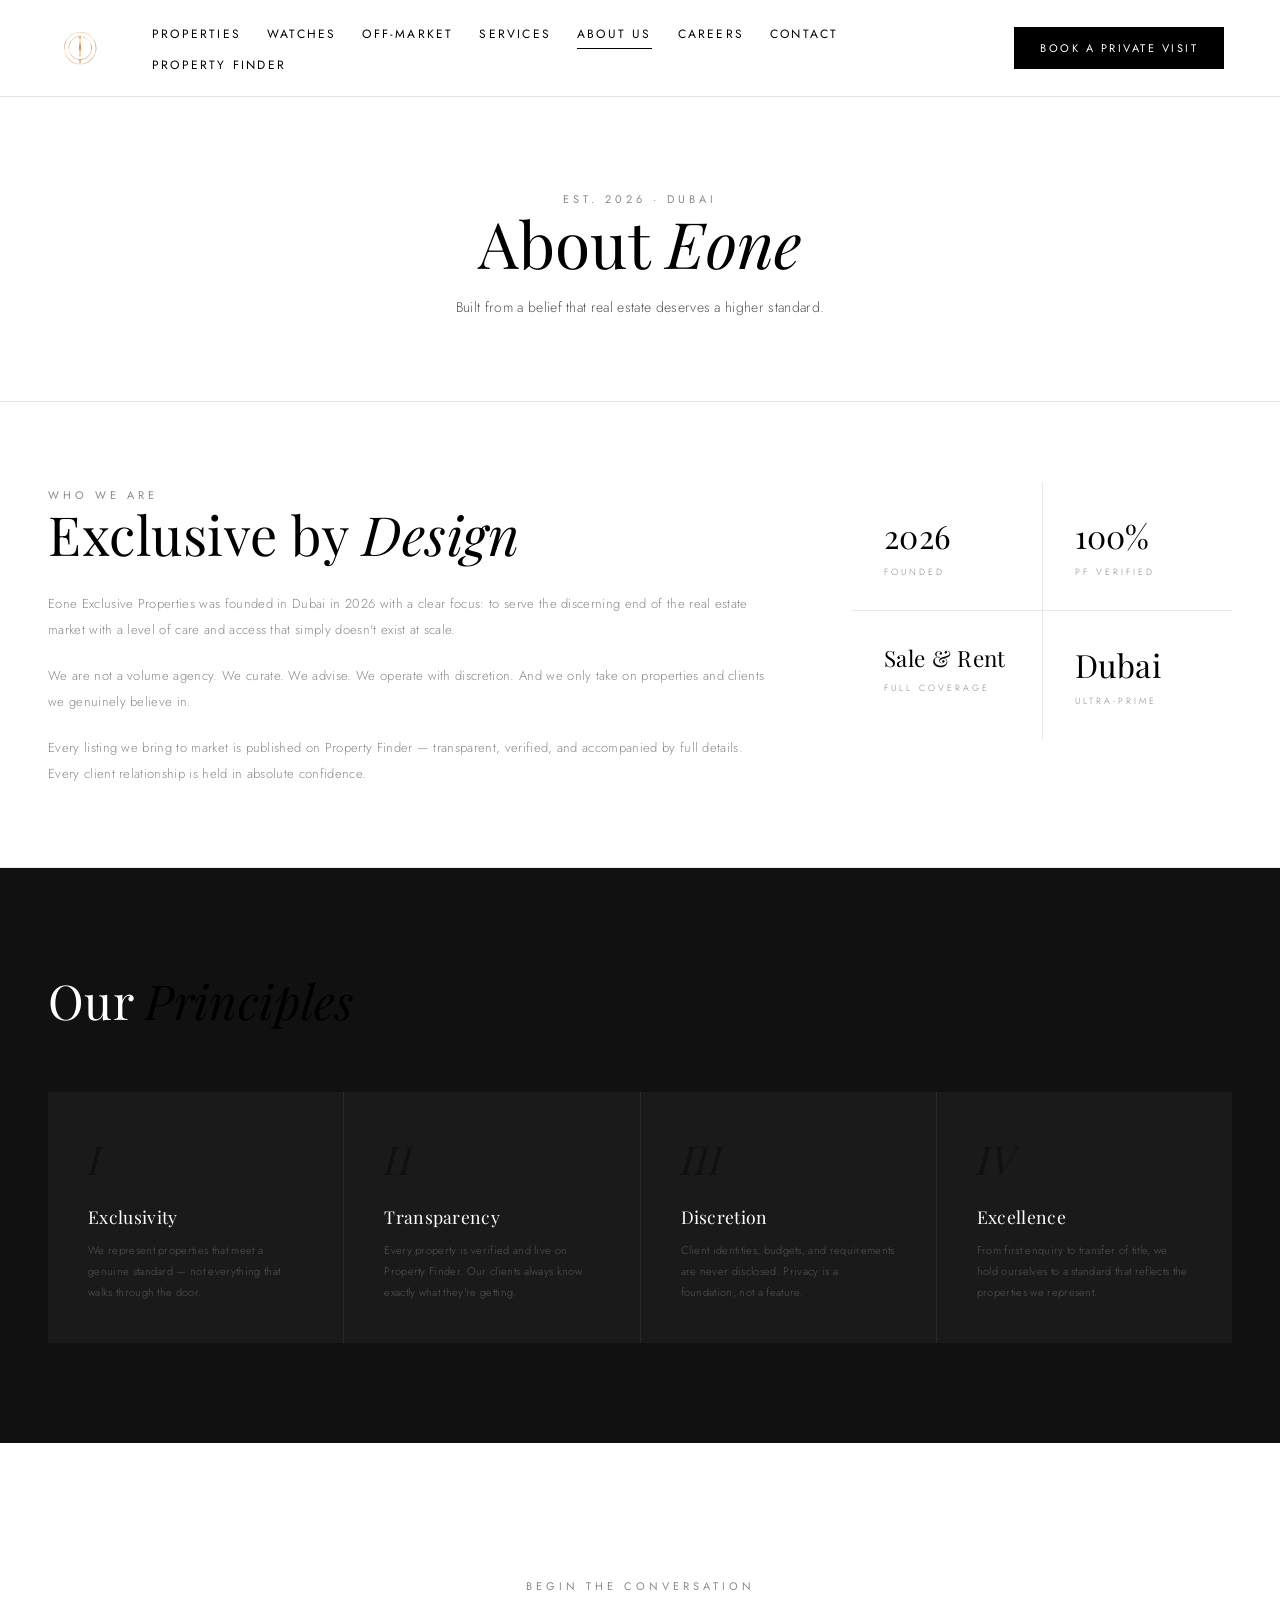
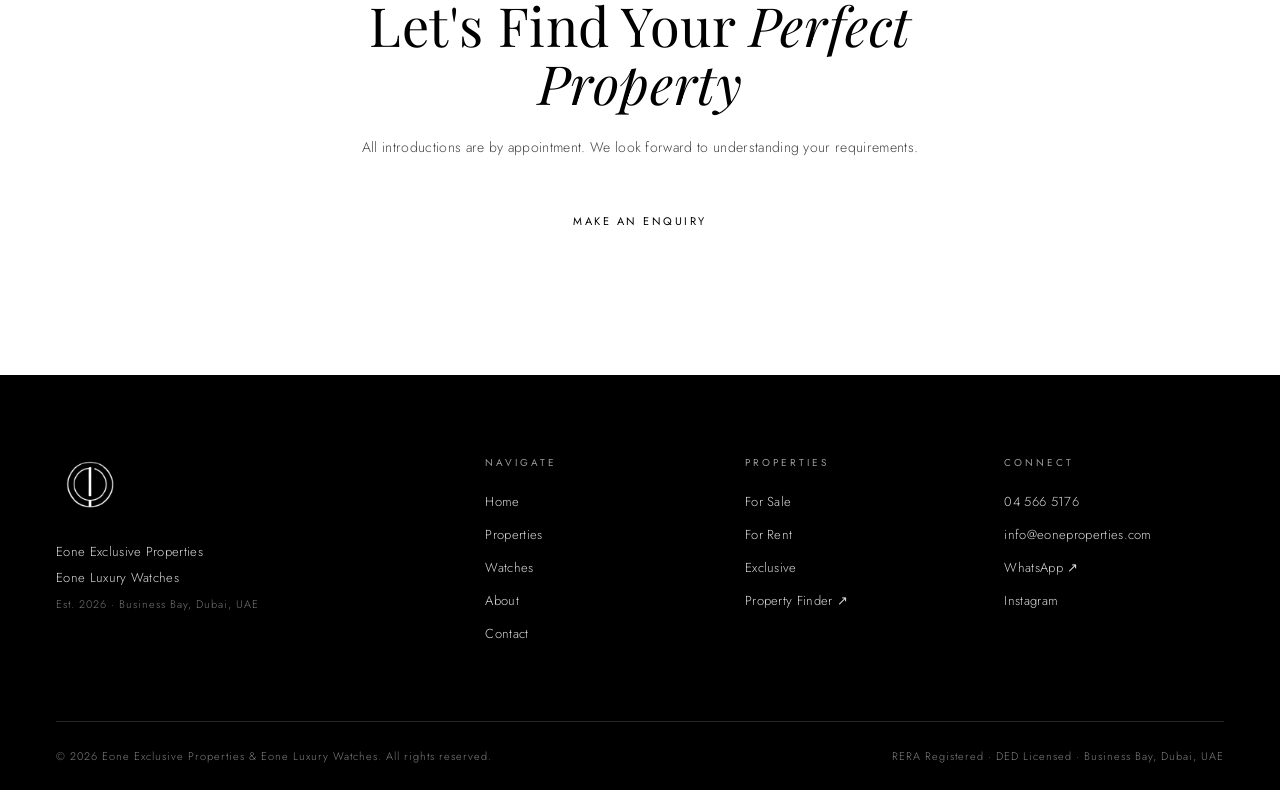
==== about.html @ 72a0d055 "Update about.html" ====
<!DOCTYPE html>
<html lang="en">
<head>
<meta charset="UTF-8">
<meta name="viewport" content="width=device-width, initial-scale=1.0">
<link rel="icon" type="image/png" href="eonelogo.png">
<link rel="apple-touch-icon" href="eonelogo.png">
<title>About — Eone · Dubai</title>
<link rel="preconnect" href="https://fonts.googleapis.com">
<link rel="preconnect" href="https://fonts.gstatic.com" crossorigin>
<link href="https://fonts.googleapis.com/css2?family=Playfair+Display:ital,wght@0,400;0,500;1,400;1,500&family=Jost:wght@300;400;500&display=swap" rel="stylesheet">
<link rel="stylesheet" href="eone.css">
<style>
.ab-intro-grid {
  max-width: 1320px; margin: 0 auto; padding: 0 48px;
  display: grid; grid-template-columns: 1fr 380px; gap: 80px; align-items: start;
}
.ab-stats-grid { display: grid; grid-template-columns: 1fr 1fr; gap: 1px; background: #e8e8e8; }
.ab-stat { background: #fff; padding: 32px; }
.ab-stat-val { font-family: 'Playfair Display', serif; font-size: 2rem; color: #000; margin-bottom: 8px; }
.ab-stat-key { font-size: 9px; letter-spacing: 3px; text-transform: uppercase; color: #888; }
.ab-principles-section { padding: 100px 0; background: #111; }
.ab-principles-inner { max-width: 1320px; margin: 0 auto; padding: 0 48px; }
.ab-principles-title { font-family: 'Playfair Display', serif; font-size: clamp(2rem,4vw,3rem); font-weight: 400; color: #fff; margin-bottom: 60px; }
.ab-principles-title em { font-style: italic; color: #000; }
.ab-principles-grid { display: grid; grid-template-columns: repeat(4,1fr); gap: 1px; background: #2a2a2a; }
.ab-principle { background: #1a1a1a; padding: 40px; }
.ab-principle-num { font-family: 'Playfair Display', serif; font-size: 2.5rem; color: #000; opacity: .35; margin-bottom: 20px; font-style: italic; }
.ab-principle h3 { font-family: 'Playfair Display', serif; font-size: 1.1rem; color: #fff; font-weight: 400; margin-bottom: 12px; }
.ab-principle p { font-size: 11px; line-height: 1.9; color: #555; }

@media(max-width:900px) {
  .ab-intro-grid { grid-template-columns: 1fr; gap: 48px; }
  .ab-principles-grid { grid-template-columns: repeat(2,1fr); }
}
@media(max-width:768px) {
  .ab-intro-grid { padding: 0 20px; }
  .ab-principles-inner { padding: 0 20px; }
  .ab-principles-section { padding: 60px 0; }
}
@media(max-width:480px) {
  .ab-intro-grid { padding: 0 16px; }
  .ab-principles-inner { padding: 0 16px; }
  .ab-principles-grid { grid-template-columns: 1fr; }
  .ab-principle { padding: 28px 20px; }
  .ab-stat { padding: 20px; }
  .ab-stat-val { font-size: 1.5rem; }
}
</style>
</head>
<body>
<nav class="nav" id="nav">
  <div class="nav-top">
    <a href="index.html" class="nav-logo"><span class="logo-mark" role="img" aria-label="EONE"></span></a>
    <div class="nav-menu" id="navMenu">
      <ul class="nav-links">
        <li><a href="services.html" class="nhl">Properties</a></li>
        <li><a href="watches.html" class="nhl">Watches</a></li>
        <li><a href="services.html" class="nhl">Off-Market</a></li>
        <li><a href="services.html" class="nhl">Services</a></li>
        <li><a href="about.html" class="nhl active">About Us</a></li>
        <li><a href="about.html" class="nhl">Careers</a></li>
        <li><a href="contact.html" class="nhl">Contact</a></li>
        <li><a href="https://www.propertyfinder.ae/en/broker/eone-prime-properties-l-l-c-s-o-c-v2-179995" target="_blank" rel="noopener" class="nhl">Property Finder</a></li>
      </ul>
      <a href="book.html" class="nav-cta">Book a Private Visit</a>
    </div>
    <button class="nav-burger" id="burger" aria-label="Open menu" aria-expanded="false" aria-controls="navMenu"><span></span><span></span><span></span></button>
  </div>
</nav>

<section class="page-hero">
  <div class="page-hero-inner">
    <span class="eyebrow">Est. 2026 · Dubai</span>
    <h1 class="page-h1">About <em>Eone</em></h1>
    <p>Built from a belief that real estate deserves a higher standard.</p>
  </div>
</section>

<section style="padding:80px 0;border-bottom:1px solid #e8e8e8;">
  <div class="ab-intro-grid">
    <div>
      <span class="eyebrow">Who We Are</span>
      <h2 class="sh" style="margin-bottom:28px;">Exclusive by <em>Design</em></h2>
      <p style="font-size:13px;line-height:2;color:#888;margin-bottom:20px;">Eone Exclusive Properties was founded in Dubai in 2026 with a clear focus: to serve the discerning end of the real estate market with a level of care and access that simply doesn't exist at scale.</p>
      <p style="font-size:13px;line-height:2;color:#888;margin-bottom:20px;">We are not a volume agency. We curate. We advise. We operate with discretion. And we only take on properties and clients we genuinely believe in.</p>
      <p style="font-size:13px;line-height:2;color:#888;">Every listing we bring to market is published on Property Finder — transparent, verified, and accompanied by full details. Every client relationship is held in absolute confidence.</p>
    </div>
    <div class="ab-stats-grid">
      <div class="ab-stat"><div class="ab-stat-val">2026</div><div class="ab-stat-key">Founded</div></div>
      <div class="ab-stat"><div class="ab-stat-val">100%</div><div class="ab-stat-key">PF Verified</div></div>
      <div class="ab-stat"><div class="ab-stat-val" style="font-size:1.4rem;">Sale & Rent</div><div class="ab-stat-key">Full Coverage</div></div>
      <div class="ab-stat"><div class="ab-stat-val">Dubai</div><div class="ab-stat-key">Ultra-Prime</div></div>
    </div>
  </div>
</section>

<section class="ab-principles-section">
  <div class="ab-principles-inner">
    <h2 class="ab-principles-title">Our <em>Principles</em></h2>
    <div class="ab-principles-grid">
      <div class="ab-principle"><div class="ab-principle-num">I</div><h3>Exclusivity</h3><p>We represent properties that meet a genuine standard — not everything that walks through the door.</p></div>
      <div class="ab-principle"><div class="ab-principle-num">II</div><h3>Transparency</h3><p>Every property is verified and live on Property Finder. Our clients always know exactly what they're getting.</p></div>
      <div class="ab-principle"><div class="ab-principle-num">III</div><h3>Discretion</h3><p>Client identities, budgets, and requirements are never disclosed. Privacy is a foundation, not a feature.</p></div>
      <div class="ab-principle"><div class="ab-principle-num">IV</div><h3>Excellence</h3><p>From first enquiry to transfer of title, we hold ourselves to a standard that reflects the properties we represent.</p></div>
    </div>
  </div>
</section>

<section class="cta">
  <div class="cta-inner">
    <span class="eyebrow">Begin the Conversation</span>
    <h2 class="sh">Let's Find Your <em>Perfect Property</em></h2>
    <p>All introductions are by appointment. We look forward to understanding your requirements.</p>
    <a href="contact.html" class="btn-dark">Make an Enquiry</a>
  </div>
</section>

<footer class="footer">
  <div class="footer-inner">
    <div class="footer-brand">
      <img src="eonelogo.png" alt="Eone" class="footer-logo">
      <p>Eone Exclusive Properties<br>Eone Luxury Watches<br><span>Est. 2026 · Business Bay, Dubai, UAE</span></p>
    </div>
    <div class="footer-cols">
      <div class="fc"><h4>Navigate</h4><a href="index.html">Home</a><a href="services.html">Properties</a><a href="watches.html">Watches</a><a href="about.html">About</a><a href="contact.html">Contact</a></div>
      <div class="fc"><h4>Properties</h4><a href="services.html">For Sale</a><a href="services.html">For Rent</a><a href="services.html">Exclusive</a><a href="https://www.propertyfinder.ae/en/broker/eone-prime-properties-l-l-c-s-o-c-v2-179995" target="_blank">Property Finder ↗</a></div>
      <div class="fc"><h4>Connect</h4><a href="tel:+971501773326">04 566 5176</a><a href="mailto:info@eoneproperties.com">info@eoneproperties.com</a><a href="https://wa.me/971501773326" target="_blank">WhatsApp ↗</a><a href="#">Instagram</a></div>
    </div>
  </div>
  <div class="footer-bottom">
    <span>© 2026 Eone Exclusive Properties & Eone Luxury Watches. All rights reserved.</span>
    <span>RERA Registered · DED Licensed · Business Bay, Dubai, UAE</span>
  </div>
</footer>
<script src="eone.js"></script>
</body>
</html>
---- eone.css ----
/* ═══════════════════════════════════════════
   EONE — Couture edition
   Black & white. Centered logo. Editorial luxury.
   ═══════════════════════════════════════════ */
:root {
  --ink: #000;
  --paper: #fff;
  --line: #e2e2e2;
  --muted: #8a8a8a;
  --soft: #f6f6f6;
  --display: 'Playfair Display', 'Bodoni Moda', serif;
  --sans: 'Jost', 'Inter', sans-serif;
  --nav: 96px;
  --max: 1500px;
  --pad: 56px;
}
*,*::before,*::after { box-sizing: border-box; margin: 0; padding: 0; }
html { scroll-behavior: smooth; }
body {
  font-family: var(--sans);
  background: var(--paper);
  color: var(--ink);
  overflow-x: hidden;
  font-weight: 300;
  letter-spacing: .02em;
  -webkit-font-smoothing: antialiased;
}
img { max-width: 100%; display: block; }
em { font-style: italic; }

/* ── NAV : wide = logo-left + horizontal header · narrow = centred logo + burger ── */
.nav { position: fixed; top: 0; left: 0; right: 0; z-index: 1000; background: var(--paper); border-bottom: 1px solid transparent; transition: border-color .4s; }
.nav.solid, .nav.open { border-bottom-color: var(--line); }
.nav-top { position: relative; z-index: 2; max-width: var(--max); margin: 0 auto; padding: 0 var(--pad); height: var(--nav); display: flex; align-items: center; }

/* logo — absolutely placed so it glides from centre (narrow) to left (wide) */
.nav-logo { position: absolute; top: 50%; left: var(--pad); transform: translateY(-50%); display: flex; align-items: center; text-decoration: none; line-height: 0; z-index: 3; transition: left .45s cubic-bezier(.22,1,.36,1), transform .45s cubic-bezier(.22,1,.36,1); }
.nav-logo .logo-mark { width: 48px; height: 48px; background: url('eonelogo.png') center/contain no-repeat; transition: opacity .3s; }
.nav-logo:hover .logo-mark { opacity: .72; }

/* menu — horizontal header on wide */
.nav-menu { flex: 1 1 auto; display: flex; align-items: center; gap: 30px; margin-left: 96px; }
.nav-links { list-style: none; display: flex; align-items: center; flex-wrap: wrap; gap: 8px 26px; margin: 0; }
.nhl { position: relative; text-decoration: none; font-size: 12px; letter-spacing: 2.2px; text-transform: uppercase; color: var(--ink); font-weight: 400; padding: 8px 0; white-space: nowrap; transition: opacity .3s, color .4s; }
.nhl::after { content: ''; position: absolute; left: 0; bottom: 2px; width: 0; height: 1px; background: currentColor; transition: width .35s ease; }
.nhl:hover::after, .nhl.active::after { width: 100%; }
.nhl:hover { opacity: .6; }
.nav-cta { margin-left: auto; text-decoration: none; font-size: 11px; letter-spacing: 2.5px; text-transform: uppercase; font-weight: 400; background: var(--ink); color: var(--paper); padding: 13px 26px; white-space: nowrap; transition: opacity .3s; }
.nav-cta:hover { opacity: .78; }

/* burger — narrow only */
.nav-burger { display: none; margin-left: auto; flex-direction: column; gap: 6px; background: none; border: none; cursor: pointer; padding: 6px; width: 40px; align-items: center; z-index: 3; }
.nav-burger span { display: block; width: 26px; height: 1.5px; background: var(--ink); transition: transform .4s ease, opacity .3s; }
.nav.open .nav-burger span:nth-child(1) { transform: translateY(7.5px) rotate(45deg); }
.nav.open .nav-burger span:nth-child(2) { opacity: 0; }
.nav.open .nav-burger span:nth-child(3) { transform: translateY(-7.5px) rotate(-45deg); }

/* narrow: centred logo, burger, full-screen vertical list */
@media (max-width: 900px) {
  .nav-logo { left: 50%; transform: translate(-50%, -50%); }
  .nav-burger { display: flex; }
  .nav-menu { position: fixed; inset: var(--nav) 0 0 0; margin-left: 0; flex-direction: column; align-items: stretch; justify-content: flex-start; gap: 0; background: var(--paper); padding: 6px var(--pad) 34px; overflow-y: auto; opacity: 0; transform: translateY(-8px); pointer-events: none; transition: opacity .4s ease, transform .45s cubic-bezier(.22,1,.36,1); }
  .nav.open .nav-menu { opacity: 1; transform: none; pointer-events: auto; }
  .nav-links { flex-direction: column; align-items: stretch; gap: 0; width: 100%; }
  .nhl { display: block; padding: 22px 2px; border-bottom: 1px solid var(--line); font-size: 17px; letter-spacing: 2px; }
  .nhl::after { display: none; }
  .nav-cta { margin: 28px 0 0; text-align: center; padding: 18px; font-size: 12px; }
}

/* ── HERO ── */
.hero {
  position: relative; height: 100vh; min-height: 620px;
  display: flex; align-items: flex-end; justify-content: center;
  text-align: center; color: var(--paper);
  background: #1a1a1a;
  overflow: hidden;
}
.hero-bg {
  position: absolute; inset: 0;
  background-size: cover; background-position: center;
  filter: grayscale(100%) contrast(1.05);
  transform: scale(1.04);
  animation: heroZoom 14s ease-out forwards;
}
@keyframes heroZoom { to { transform: scale(1); } }
.hero-overlay { position: absolute; inset: 0; background: linear-gradient(180deg, rgba(0,0,0,.25) 0%, rgba(0,0,0,.05) 40%, rgba(0,0,0,.55) 100%); }
.hero-inner { position: relative; z-index: 2; padding-bottom: 96px; max-width: 760px; padding-left: 24px; padding-right: 24px; }
.hero-eyebrow {
  font-size: 11px; letter-spacing: 5px; text-transform: uppercase;
  margin-bottom: 26px; opacity: .9; font-weight: 400;
}
.hero-h1 {
  font-family: var(--display); font-weight: 400;
  font-size: clamp(40px, 7vw, 88px); line-height: 1.02;
  letter-spacing: .01em; margin-bottom: 30px;
}
.hero-h1 em { font-style: italic; display: block; }
.hero-sub {
  font-size: 14px; line-height: 1.9; max-width: 480px; margin: 0 auto 38px;
  font-weight: 300; opacity: .92; letter-spacing: .04em;
}
.hero-btns { display: flex; gap: 18px; justify-content: center; flex-wrap: wrap; }

/* buttons */
.btn-dark, .btn-ghost, .btn-outline {
  display: inline-block; text-decoration: none; cursor: pointer;
  font-size: 11px; letter-spacing: 2.5px; text-transform: uppercase;
  padding: 15px 34px; font-weight: 400; transition: all .3s; border: 1px solid;
}
.btn-dark { background: var(--paper); color: var(--ink); border-color: var(--paper); }
.btn-dark:hover { background: transparent; color: var(--paper); }
.btn-ghost { background: transparent; color: var(--paper); border-color: rgba(255,255,255,.7); }
.btn-ghost:hover { background: var(--paper); color: var(--ink); border-color: var(--paper); }
.btn-outline { background: transparent; color: var(--ink); border-color: var(--ink); }
.btn-outline:hover { background: var(--ink); color: var(--paper); }

.btn-solid {
  display: inline-block; text-decoration: none; cursor: pointer;
  font-size: 11px; letter-spacing: 2.5px; text-transform: uppercase;
  padding: 15px 34px; font-weight: 400; transition: all .3s;
  background: var(--ink); color: var(--paper); border: 1px solid var(--ink);
}
.btn-solid:hover { background: transparent; color: var(--ink); }

/* ── shared section bits ── */
.eyebrow {
  font-size: 11px; letter-spacing: 4px; text-transform: uppercase;
  color: var(--muted); margin-bottom: 18px; font-weight: 400;
}
.sh {
  font-family: var(--display); font-weight: 400;
  font-size: clamp(30px, 4.4vw, 54px); line-height: 1.08; letter-spacing: .01em;
}
.sh em { font-style: italic; }

/* ── MARQUEE divider ── */
.marquee { overflow: hidden; border-top: 1px solid var(--line); border-bottom: 1px solid var(--line); padding: 22px 0; }
.marquee-track { display: flex; gap: 28px; white-space: nowrap; width: max-content; animation: marq 38s linear infinite; }
.marquee-track span { font-family: var(--display); font-size: 20px; font-style: italic; color: var(--ink); }
.marquee-track .dot { font-style: normal; font-size: 8px; color: var(--muted); align-self: center; }
@keyframes marq { to { transform: translateX(-50%); } }

/* ── FEATURED LISTINGS carousel ── */
.listings-section { max-width: var(--max); margin: 0 auto; padding: 110px var(--pad); }
.ls-head { display: flex; justify-content: space-between; align-items: flex-end; margin-bottom: 50px; gap: 24px; flex-wrap: wrap; }
.ls-head-right { display: flex; align-items: center; gap: 28px; }
.view-all { text-decoration: none; font-size: 11px; letter-spacing: 2.5px; text-transform: uppercase; color: var(--ink); border-bottom: 1px solid var(--ink); padding-bottom: 4px; transition: opacity .3s; }
.view-all:hover { opacity: .6; }
.car-btns { display: flex; gap: 10px; }
.car-btn { width: 46px; height: 46px; border: 1px solid var(--ink); background: var(--paper); cursor: pointer; font-size: 16px; transition: background .3s, color .3s; }
.car-btn:hover { background: var(--ink); color: var(--paper); }
.car-outer { overflow: hidden; }
.car-track { display: flex; gap: 28px; transition: transform .6s cubic-bezier(.6,0,.2,1); }
.card { flex: 0 0 calc((100% - 56px) / 3); text-decoration: none; color: var(--ink); }
.card-img { aspect-ratio: 4/5; background: var(--soft); overflow: hidden; }
.card-img img { width: 100%; height: 100%; object-fit: cover; filter: grayscale(100%); transition: transform .8s ease, filter .5s; }
.card:hover .card-img img { transform: scale(1.05); filter: grayscale(0%); }
.card-body { padding: 20px 2px; }
.card-loc { font-size: 10px; letter-spacing: 3px; text-transform: uppercase; color: var(--muted); margin-bottom: 10px; }
.card-title { font-family: var(--display); font-size: 21px; font-weight: 400; line-height: 1.25; margin-bottom: 10px; }
.card-price { font-size: 13px; letter-spacing: 1px; color: var(--ink); }
.card-meta { font-size: 11px; letter-spacing: 1px; color: var(--muted); margin-top: 6px; }
.skel .skel-img { background: linear-gradient(90deg,#f0f0f0 25%,#e6e6e6 37%,#f0f0f0 63%); background-size: 400% 100%; animation: shimmer 1.4s infinite; }
.sk { height: 12px; background: linear-gradient(90deg,#f0f0f0 25%,#e6e6e6 37%,#f0f0f0 63%); background-size: 400% 100%; animation: shimmer 1.4s infinite; margin: 12px 0; }
.sk-s { width: 40%; } .sk-l { width: 80%; height: 18px; } .sk-m { width: 55%; }
@keyframes shimmer { to { background-position: -135% 0; } }
.ls-footer { text-align: center; margin-top: 56px; }

/* ── DUAL WORLD ── */
.dual { display: grid; grid-template-columns: 1fr 1fr; min-height: 88vh; }
.world { position: relative; overflow: hidden; display: flex; align-items: flex-end; text-decoration: none; color: var(--paper); padding: 64px; background: #161616; }
.world::before { content: ''; position: absolute; inset: 0; background-size: cover; background-position: center; filter: grayscale(100%); transform: scale(1.02); transition: transform 1s ease; }
.world:hover::before { transform: scale(1.08); }
.world-re::before { background-image: url('https://images.unsplash.com/photo-1613490493576-7fde63acd811?w=1400&q=80'); }
.world-wa::before { background-image: url('https://images.unsplash.com/photo-1523275335684-37898b6baf30?w=1400&q=80'); }
.world-fade { position: absolute; inset: 0; background: linear-gradient(180deg, rgba(0,0,0,.1), rgba(0,0,0,.7)); }
.world-body { position: relative; z-index: 2; }
.world-num { font-family: var(--display); font-size: 13px; letter-spacing: 3px; opacity: .8; }
.world-body h2 { font-family: var(--display); font-weight: 400; font-size: clamp(30px,3.4vw,46px); line-height: 1.05; margin: 14px 0 18px; }
.world-body h2 em { font-style: italic; }
.world-body p { font-size: 13px; line-height: 1.8; max-width: 340px; opacity: .9; margin-bottom: 22px; font-weight: 300; }
.world-cta { font-size: 11px; letter-spacing: 2.5px; text-transform: uppercase; border-bottom: 1px solid rgba(255,255,255,.6); padding-bottom: 5px; }

/* ── PHILOSOPHY ── */
.phil { padding: 130px var(--pad); text-align: center; }
.phil-inner { max-width: 760px; margin: 0 auto; }
.phil-label { font-size: 11px; letter-spacing: 4px; text-transform: uppercase; color: var(--muted); margin-bottom: 34px; }
.phil blockquote { font-family: var(--display); font-weight: 400; font-size: clamp(26px,3.6vw,44px); line-height: 1.3; margin-bottom: 30px; }
.phil blockquote em { font-style: italic; }
.phil-body { font-size: 14px; line-height: 2; color: #444; max-width: 560px; margin: 0 auto 30px; font-weight: 300; }
.link-gold, .link-ink { text-decoration: none; font-size: 11px; letter-spacing: 2.5px; text-transform: uppercase; color: var(--ink); border-bottom: 1px solid var(--ink); padding-bottom: 4px; transition: opacity .3s; }
.link-gold:hover, .link-ink:hover { opacity: .6; }

/* ── WHY ── */
.why { background: var(--soft); padding: 120px var(--pad); }
.why-inner { max-width: var(--max); margin: 0 auto; text-align: center; }
.why-grid { display: grid; grid-template-columns: repeat(4,1fr); gap: 1px; margin-top: 64px; background: var(--line); border: 1px solid var(--line); }
.why-card { background: var(--soft); padding: 44px 30px; text-align: left; }
.why-n { font-family: var(--display); font-size: 15px; letter-spacing: 2px; color: var(--muted); margin-bottom: 22px; }
.why-card h3 { font-family: var(--display); font-weight: 400; font-size: 20px; line-height: 1.3; margin-bottom: 14px; }
.why-card p { font-size: 13px; line-height: 1.8; color: #555; font-weight: 300; }

/* ── TESTIMONIAL ── */
.test { padding: 120px var(--pad); text-align: center; background: var(--ink); color: var(--paper); }
.test-inner { max-width: 740px; margin: 0 auto; }
.test-q { font-family: var(--display); font-size: 60px; line-height: .6; margin-bottom: 26px; }
.test blockquote { font-family: var(--display); font-weight: 400; font-size: clamp(22px,2.8vw,32px); line-height: 1.5; font-style: italic; margin-bottom: 28px; }
.test cite { font-size: 11px; letter-spacing: 3px; text-transform: uppercase; font-style: normal; opacity: .75; }

/* ── CTA ── */
.cta { padding: 130px var(--pad); text-align: center; }
.cta-inner { max-width: 640px; margin: 0 auto; }
.cta-inner p { font-size: 14px; line-height: 1.9; color: #444; margin: 22px 0 36px; font-weight: 300; }

/* ── FOOTER ── */
.footer { background: var(--ink); color: var(--paper); padding: 80px var(--pad) 0; }
.footer-inner { max-width: var(--max); margin: 0 auto; display: grid; grid-template-columns: 1fr 2fr; gap: 60px; padding-bottom: 64px; }
.footer-logo { height: 60px; width: auto; filter: brightness(0) invert(1); margin-bottom: 24px; }
.footer-brand p { font-size: 13px; line-height: 2; opacity: .85; font-weight: 300; }
.footer-brand span { font-size: 11px; letter-spacing: 1px; opacity: .55; }
.footer-cols { display: grid; grid-template-columns: repeat(3,1fr); gap: 40px; }
.fc h4 { font-size: 10px; letter-spacing: 3px; text-transform: uppercase; margin-bottom: 22px; opacity: .6; font-weight: 400; }
.fc a { display: block; text-decoration: none; color: var(--paper); font-size: 13px; margin-bottom: 14px; opacity: .85; transition: opacity .3s; font-weight: 300; }
.fc a:hover { opacity: 1; }
.footer-bottom { max-width: var(--max); margin: 0 auto; border-top: 1px solid rgba(255,255,255,.14); padding: 26px 0; display: flex; justify-content: space-between; flex-wrap: wrap; gap: 12px; }
.footer-bottom span { font-size: 11px; letter-spacing: 1px; opacity: .5; }

/* ── interior page hero ── */
.page-hero { padding: calc(var(--nav) + 90px) var(--pad) 80px; text-align: center; border-bottom: 1px solid var(--line); }
.page-hero h1 { font-family: var(--display); font-weight: 400; font-size: clamp(34px,5vw,64px); line-height: 1.05; margin-bottom: 18px; }
.page-hero h1 em { font-style: italic; }
.page-hero p { font-size: 14px; line-height: 1.9; color: #555; max-width: 540px; margin: 0 auto; font-weight: 300; }
.page-wrap { max-width: var(--max); margin: 0 auto; padding: 90px var(--pad); }

/* ── RESPONSIVE ── */
@media (max-width: 1024px) {
  .why-grid { grid-template-columns: repeat(2,1fr); }
  .card { flex: 0 0 calc((100% - 28px) / 2); }
}
@media (max-width: 820px) {
  :root { --pad: 24px; --nav: 76px; }
  .dual { grid-template-columns: 1fr; }
  .world { min-height: 60vh; padding: 40px; }
  .footer-inner { grid-template-columns: 1fr; gap: 40px; }
  .footer-cols { grid-template-columns: 1fr 1fr; }
  .card { flex: 0 0 calc((100% - 28px) / 1.4); }
  .ls-head { align-items: flex-start; }
}
@media (max-width: 480px) {
  .why-grid { grid-template-columns: 1fr; }
  .footer-cols { grid-template-columns: 1fr; }
  .hero-btns { flex-direction: column; align-items: center; }
  .footer-bottom { flex-direction: column; }
}

@media (prefers-reduced-motion: reduce) {
  *, *::before, *::after { animation-duration: .001ms !important; animation-iteration-count: 1 !important; transition-duration: .001ms !important; }
}

/* ── live listing card extras (badges, specs, placeholder) ── */
.card-img { position: relative; }
.card-img-ph { width: 100%; height: 100%; display: flex; align-items: center; justify-content: center; font-size: 40px; background: var(--soft); }
.badge { position: absolute; top: 14px; font-size: 9px; letter-spacing: 2px; text-transform: uppercase; padding: 5px 10px; background: var(--paper); color: var(--ink); }
.badge-type { left: 14px; }
.badge-type.rent { background: var(--ink); color: var(--paper); }
.badge-excl { right: 14px; background: var(--ink); color: var(--paper); }
.badge-pf { left: 14px; top: 44px; background: rgba(255,255,255,.85); }
.card-ref { font-size: 9px; letter-spacing: 2px; text-transform: uppercase; color: var(--muted); margin-bottom: 8px; }
.card-sub { font-size: 11px; letter-spacing: 1px; color: var(--muted); margin-bottom: 16px; }
.card-specs { display: flex; gap: 22px; padding: 14px 0; border-top: 1px solid var(--line); border-bottom: 1px solid var(--line); margin-bottom: 16px; }
.spec { display: flex; flex-direction: column; gap: 3px; }
.spec-val { font-size: 14px; font-weight: 400; }
.spec-key { font-size: 9px; letter-spacing: 1.5px; text-transform: uppercase; color: var(--muted); }
.card-foot { display: flex; justify-content: space-between; align-items: flex-end; }
.card-price { font-family: var(--display); font-size: 19px; }
.card-price-lbl { font-size: 9px; letter-spacing: 1.5px; text-transform: uppercase; color: var(--muted); margin-top: 4px; }
.card-arr { font-size: 18px; }
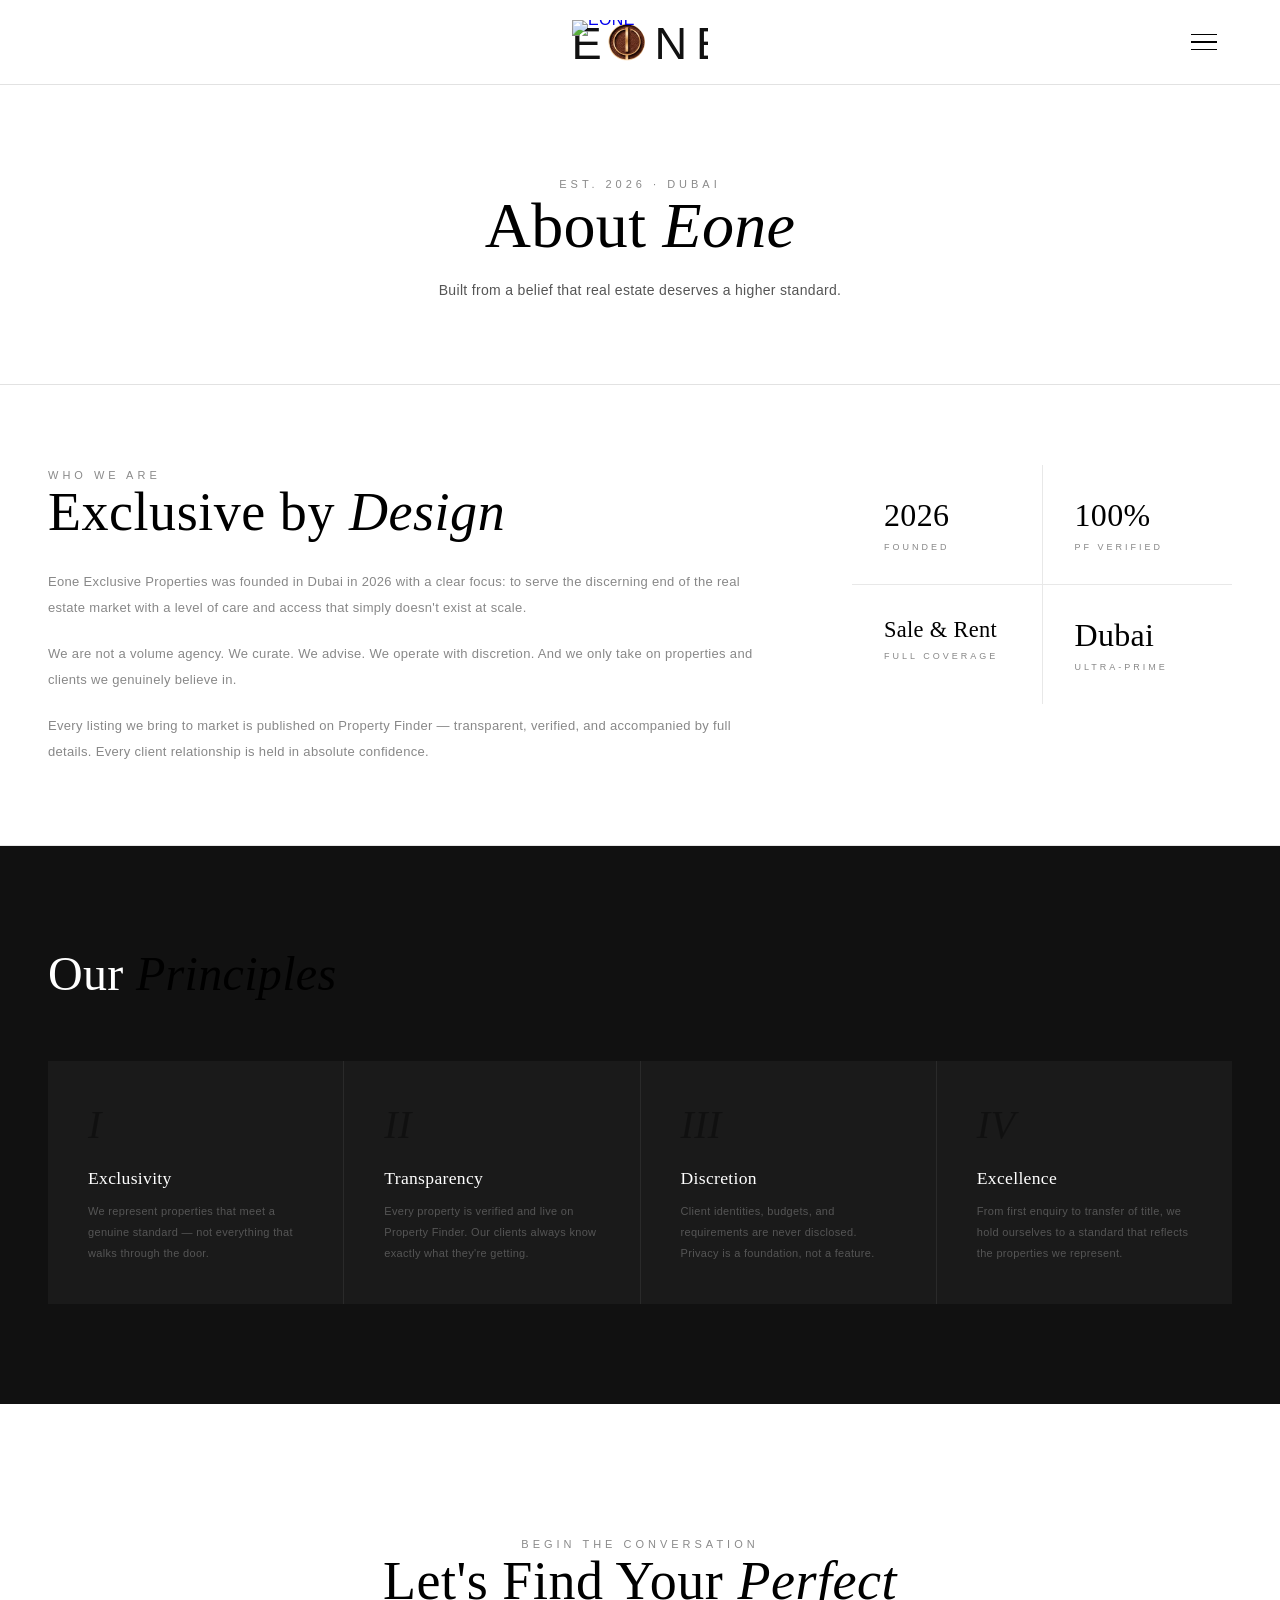
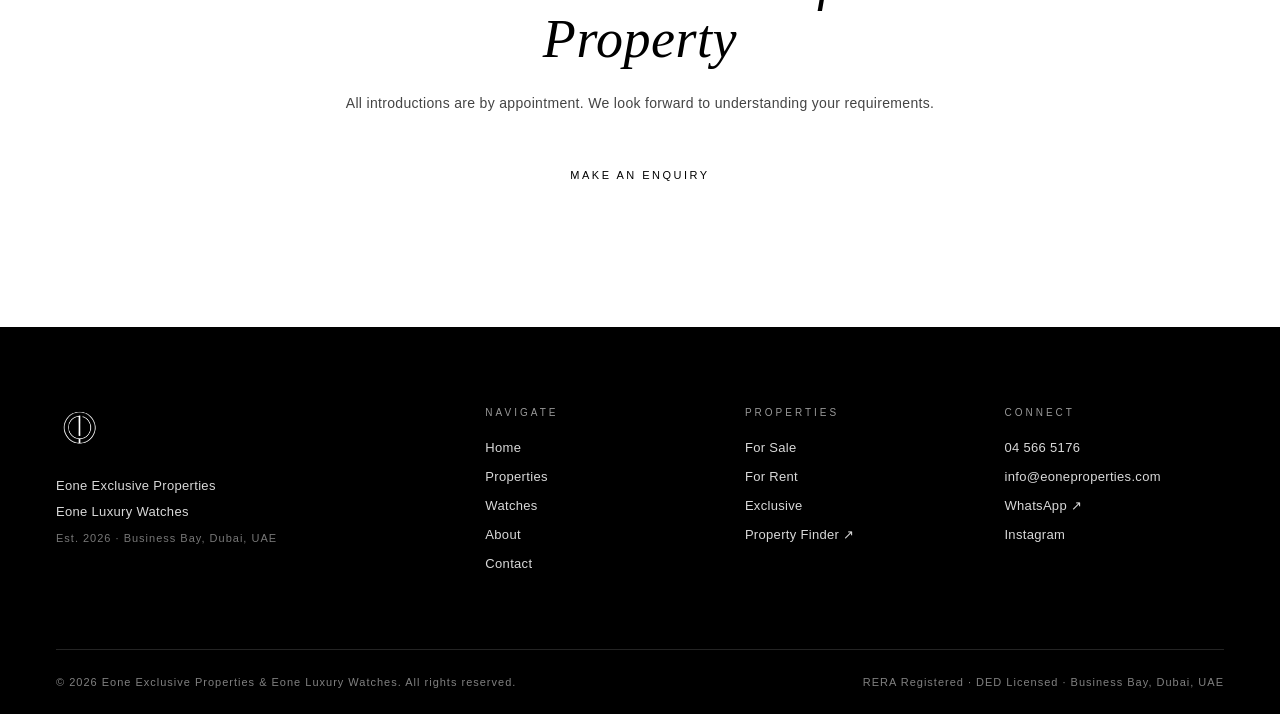
==== commit 38bca10b: "Update about.html" ====
--- a/about.html
+++ b/about.html
@@ -6,9 +6,7 @@
 <link rel="icon" type="image/png" href="eonelogo.png">
 <link rel="apple-touch-icon" href="eonelogo.png">
 <title>About — Eone · Dubai</title>
-<link rel="preconnect" href="https://fonts.googleapis.com">
-<link rel="preconnect" href="https://fonts.gstatic.com" crossorigin>
-<link href="https://fonts.googleapis.com/css2?family=Playfair+Display:ital,wght@0,400;0,500;1,400;1,500&family=Jost:wght@300;400;500&display=swap" rel="stylesheet">
+<link rel="stylesheet" href="fonts/fonts.css">
 <link rel="stylesheet" href="eone.css">
 <style>
 .ab-intro-grid {
@@ -51,7 +49,7 @@
 <body>
 <nav class="nav" id="nav">
   <div class="nav-top">
-    <a href="index.html" class="nav-logo"><span class="logo-mark" role="img" aria-label="EONE"></span></a>
+    <a href="index.html" class="nav-logo"><img src="eonelogo-wordmark.png" alt="EONE" class="logo-mark"></a>
     <div class="nav-menu" id="navMenu">
       <ul class="nav-links">
         <li><a href="services.html" class="nhl">Properties</a></li>
--- a/eone.css
+++ b/eone.css
@@ -8,9 +8,10 @@
   --line: #e2e2e2;
   --muted: #8a8a8a;
   --soft: #f6f6f6;
+  --gold: #C5A059;
   --display: 'Playfair Display', 'Bodoni Moda', serif;
   --sans: 'Jost', 'Inter', sans-serif;
-  --nav: 96px;
+  --nav: 84px;
   --max: 1500px;
   --pad: 56px;
 }
@@ -29,24 +30,27 @@
 em { font-style: italic; }
 
 /* ── NAV : wide = logo-left + horizontal header · narrow = centred logo + burger ── */
-.nav { position: fixed; top: 0; left: 0; right: 0; z-index: 1000; background: var(--paper); border-bottom: 1px solid transparent; transition: border-color .4s; }
+.nav { position: fixed; top: 0; left: 0; right: 0; z-index: 1000; background: var(--paper); border-bottom: 1px solid transparent; transition: border-color .4s; overflow: hidden; }
 .nav.solid, .nav.open { border-bottom-color: var(--line); }
-.nav-top { position: relative; z-index: 2; max-width: var(--max); margin: 0 auto; padding: 0 var(--pad); height: var(--nav); display: flex; align-items: center; }
+.nav-top { position: relative; z-index: 2; padding: 0 var(--pad); height: var(--nav); display: flex; align-items: center; }
 
 /* logo — absolutely placed so it glides from centre (narrow) to left (wide) */
 .nav-logo { position: absolute; top: 50%; left: var(--pad); transform: translateY(-50%); display: flex; align-items: center; text-decoration: none; line-height: 0; z-index: 3; transition: left .45s cubic-bezier(.22,1,.36,1), transform .45s cubic-bezier(.22,1,.36,1); }
-.nav-logo .logo-mark { width: 48px; height: 48px; background: url('eonelogo.png') center/contain no-repeat; transition: opacity .3s; }
+.nav-logo .logo-mark { width: 136px; height: 44px; background: url("data:image/svg+xml,%3Csvg%20xmlns%3D%22http%3A%2F%2Fwww.w3.org%2F2000%2Fsvg%22%20xmlns%3Axlink%3D%22http%3A%2F%2Fwww.w3.org%2F1999%2Fxlink%22%20viewBox%3D%2211.0%2010.5%20215.8%2070.0%22%20width%3D%22215.8%22%20height%3D%2270.0%22%20role%3D%22img%22%20aria-label%3D%22EONE%22%3E%3Ctext%20x%3D%2210%22%20y%3D%2272%22%20font-family%3D%22%27Helvetica%20Neue%27%2C%20Helvetica%2C%20-apple-system%2C%20Arial%2C%20sans-serif%22%20font-size%3D%2272%22%20font-weight%3D%22100%22%20letter-spacing%3D%2214%22%20fill%3D%22%23111111%22%3EE%3Ctspan%20fill%3D%22transparent%22%3EO%3C%2Ftspan%3ENE%3C%2Ftext%3E%3Cimage%20href%3D%22data%3Aimage%2Fwebp%3Bbase64%2CUklGRuxFAABXRUJQVlA4WAoAAAAQAAAA7wAA7wAAQUxQSAwLAAABh8agbSNJ58zyJ717H4OIyMuZj%2BVp%2FAmqGUjLXpCzVoRMBEt28pg8jHuMnwlHkiQ5Tc92AXL%2F%2FzDsmJuOEf2fACUjqcYoVmwXgIxrkXJHAE%2FuiY27AmbitiZe0tp2xNLyRKzkn0AjP%2Bk18ZZEn31jih77QUCHdwJqzkhAwQUpimrMKMlg0LaRpIQ%2F7P0mugMQERPAqyuxPgg%2BPsSOiC2yju0TWjXJjf7dPyfNMAWZXz5rdOnohTUTzKtMu%[base64]%2BMX6WesLY8fL%2Fd6izVgSYrMkswdmFjemV%2B%2BN8lTHQcB1oMEAjNn343h48ft%2B08BSwrlkkxdYHp7e3vtOoBHCEP0U0jCHWCld6d7ewAkQvkjUxdS5%2FH2w2tAZGRicCXJHdi4f%2FPqvU1IqNlYBaT7%2BwfLCdxlYhgVsgT0r149vwZVaixKBun%2B%2FsEq0JWJYVYoGQwvXWuDkpqILMPK%2FutbENkkatDdDIbfXbgKSZEZpsz4Sy%2BfjBPZjPp0N4er3%2F%2B0jHmdEYnMzPsvr0DXjLpVnYzRz5%2FexzyUB8mDjU9en8DDRC2HEvX5D3%2BGFBp9KZzTt09bZBn1rUhw9dtPdkijzlLm9ONjyCbqXeFG68NPdpRGmRIcf3qMh4kRGEq0PgSzUaUKNn7%2BKR6JURlK%2FPoUkkaSutx4932kxDQNcfj%2BBtlGj8TY6WkLT0xd5%2FCVG4SNGMvsvDVDNqZwClpv7%2BMaJRITr%2BzQNTGarcvdk2XCRoZ1ebg7homRrZR5sIvbiBATD5bpGiNdMPloGdcIMOfhLm6MfOvy4i5utZectWXcaIASk%2BtXUc2J22u40RCty1aHUI3J2VzDjcYomF8nW22Zs34H0SiNamUK1RVTd3DRMNVlaZZ6FlfnyEbjFMzcrCcm5xGNVEzfIFQ3Y3TGEA1VzgxmtaKEtRGNVcE4WJ2I35NpsiZuTVGjxqugRrO3VoAQTTeoV6MBq14KWiosVeS2%2FISNsY3yKr9AJ0nMY5nFQ%2FlJYhcjuwU6KeLxhim%2FmOWkiufbTn4LXp4Q2UofZRjy533iBCi9mEfkua8OTIMHQ0SmB%2F1nPnCJJkbGt6gGTNYcpcg4o4mOVfhyx0TGh4%2BapuNktBFZL%2BuMPY6PuCcj80VLdmzCb8ymyD7bPYuOiXz9EiL7I3U6KY4JFylCcWHXdBwi3eh5FIHtniGOgVi%2FaKIII3XaSYPwZUUhAF9U9F3ebSdRiGLtolm%2F0s5HiGKs0w%2BzVZ9kPyxZlANWf03qT%2BJHFwUZqTlu6oepU1lRID4m9SPxKw%2BKMvyvLdNPl%2FL%2B%2B5Sm3nmr8skF36VcHPaPWSae%2FGAvU5z1G77pkwq%2BpUDN%2FvKICac42vNUIPFG2vTJEB8SFKjZH%2B4zUcud%2FbAiibde7PokxDcXXSUC%2FodZJqh88%2FUwitRy5yjsfMbHl11lAvEBcS75hTcRhZrYXXc7T4qTRbdSIVdvUZ3HeJWgWBOvX0a9GfcOw8pF%2Bc5rVL1VHF3MKhfgCOtNrbcwCtZi7x7WS4odCrdqHPcmDq1bNnU6Nu8lt44rLxu0veT2rBQ7S5Ru1TqiB3Fo3dKpOTZ%2FVm4d4aVDbC%2B5Pc1iYT4oXm%2Fd51nstXL5wEPiaa7nUPkYOxNZZ%2BRTD7Hykd99HjtjbE26ygdnB50Rz8kpYLGNn3HbRiVkrF9zgfzyKlZC8ukOBmJpKlRCuFYRGM9VmSIWWwQESxSy6LQcvFrDSunurTDF9BwqJL%2B0hozFthcSzjwmFiwo5hlC3KWYxIKFs4hKyVi8mGPsejkRl6bxC4vlpLg0DxMWFPQkLF0JFZOzCEZRC1bxchIrIIpacLmkxJUxVlBJ3WuTKWqP0oo8NoFKqjXVXiopxeRKOGXt%2FP9zFZZsprBmNhZRQdnGcKuoxPqQBkXtM8yUVQMGJSUWNhihklra4jWK%2BjV4jJeT6MIqRb0Fy1umYjJGsFQZReW7i6iUZFtPsK1ROWHbCzj9chKDbYchxSzmdj0Y4OU0j4m5DVMhGUMUtrRQTL7TJPCdLoUUtjSPMHqlJHqbLkQ7vJQ6OATNdVcROS0EspVZikj%2B8sEeUnWbKCIeLVgAooWVUHA7EkBwayOpgIw22iMfNYnyUVq5QezB6xuofILmomsfcaX28hFXcPYN7o88iifFNbSf0uYlcum49bpW7wdcwkqny5ntxIHBhSWLwvE4hw5SWr9ALhu33l2rDwIuYWXTrc7sJA4priy6isar%2B%2FRExTfUJVPP3DCj58SZ8JKR%2FULVG3brjtXlosbKeXSOKr4yyrVufE%2FinLLvn7iKxesJ4E9%2FtLpUInWeGeeWfVClUpG%2FT%2BOnePrHFGVi9r8l6Xy4Vn6Pl4jFG7bh%2FISy%2Fh8sisT%2B22eyrvQbeXlYvPL2S58MPPq9USD8bV42Ia%2B331F5aOb1Z64JYY9%2Fb14a4m%2FzGJP2auudKI165rVnromR0u9Lw%2Fzklht94GDXU0nIr30SRj8Tn1OUFu9fdfXF6Oy5lYP57VM3%2Bpt4qxUqBnjd6Ldi%2Br1ySHn3SU79wvzoplshwBGD%2BSqFqHh1KjQA5ksvupWA5ZvHbgyiYrftKgDxmME9oADkj2%2BEDYj54vPZGp%2Ff3HMxqIq9dqjhVTxGDK7YoeGFbU%2F7QOWpzVCTU3DPxSBbLM%2B5GlzV%2BD%2FGYIutFGpurDOM6zR2Y2vKNXDyqUXUzBQ3FlwMvvndW65G1r3UwRhGceMaal6CW4hhvY03sUmC4Z0BNSzRUdbQCMZp3GlKYoidu0SzmqmcoRZX26g5iWoGDRe4859NFVdBR3HV7j%2Fz5%2B91s97DckaMltDpYpUgskXsbHHaypklKU%2Fk9NbRaYNg4znKkUi8qDiVjf5zMlSsPSHpVAL6fTzyQjB%2BiItTWjzr4soJNbg%2Fhzi9w2kvImVDUD14hjjVK5odGpEHMvptklPzYqlTIWVAnbj3EAtqX87lOzRi2slYuP4MMQrDuXOtAk21OnHtCimYkqK6dIdUT6%2FaWbi%2BiImpGQ3u%2FrCCx3QSzk8X8JppqmD30ne4YvqoTpy7PMbElI3EozM3SNJ0UTRY%2BOUMKZjCVjH22R826CaNDEXibz%2B7gRIjOkHrx09v0k0aCYrEzqd3ITG6leDmpx%2FcIstqT5HY%2BfSDFpUY6bLMjc%2FeniVjqrNQYvXbD1okMfKVurTf%2FHgDukk1pXBj%2BeNP5kkKmqAs03rlrYNExlQ%2FtRpw%2F9OflkkKclGWYevV12ahK1OdRCRj9cefz9akEDkp8%2BDKa3sn49CVqR4iksHVc9%2FPQwqRnVYBK%2FuH9xNkZEOmUDLonn8EpCTyVMmAtd3D%2BwncZRoShSwB3fMXbtSoEk3WLAes7TzYmQXcJWmgJMkdWLt99fbdGhqJ5muWA668uL29cRXAHRnqmwhkCWCje6d7cx5oKEQzNosMTG90NpfmLnHWIxAYoB4ESAgzZ2%2B90Gs3Hw4Bd4XIaZncgXRnZeXW7PKVC%2FQYPRiHjNW5xX6%2FO9gELElBjssUmbPtyYXJuaqTLi2Gxts9bK%2FJxmN7tDkejUcr7HWXgpyXZOHOM6ehvRx6imxpCVZr9jd3hcRpD1ZQOCC6OgAAcLEAnQEq8ADwAD5ZJo5FI6IhGTuG3DgFhKAM6u9bar1d8l%2BxP3nnP8m9xXwD7d5xu7LsnzOn0fSf%2Bn%2F13%2BAz9huof5nP25%2Fbz3W%2FTf%2FiPUT%2FqP%2FO65%2F0MvLw9mr91PTC9QD%2F%2F7DF%2FPfxA9uXhX99%2FHH91%2FVH8f%2Bgf0f9y%2FzXps4p%2FUf6rzM%2Fm34xxdv%2BD%2FTeK%2F5r%2B2f%2BT%2FJewR%2BSfz3%2Fh%2F2n1B%2Fke2h1%2F%2FF%2Fsx7Avtn9n%2F7f%2BH8lHUvyAu%2FG8JKgF%2BlP%2FN7MH%2BX%2F8P9r%2B8P%2FL90%2F1t%2F8fcJ%2Fnf98%2F5n%2BL%2FKv55%2FbF%2B7%2FsqfrN9%2F7xeQZmA8WCMAV33fNU%2BzaQ%2F3gmLkGHX%2F%2B%2BqtTKfzQ%2Fe7lVgwcX1Fqg2VDRWV0r0lSHx6xW%2BCu6mOc5Fxf%2F2UtPCXDIOy2jpXm%2F%2FmRykRooiyx594G7Q4vmenfaCOr3lUrN%2FulhdCYXN8WDvkcVHrulhiTuqAZgQdg1jci9PMyoJo5mhqbNiBXHGfSCP%2F0f%2BwSSg5RAbOK6iQjKCYcNZktfOenA%2BcOfmIFtjqnyXR0cegXcJgaWhB%2B13M3G%2FFx6UOTYPQlHRUNXwvCz1qWA7uxPydJVkgBZas3EziWwinQkFOaK7cewSz%2BNnX%2FpnWHe0aJLGLnmbMYF3A%2FVDPy2lQnHXmFFM2XwJnQ4t3AngHRbDb0RXsYDm%2Fg622oaW6lMTJbyLP3xZbuH%2FxPNj6xdRlXRNBrwEcY%2B1Dak5uO0c6JIcJJx2vhfjHHW1ql3%2FH1oHVmb9cO8Nc7WKNEJJbhZ8Ogi5fOqOOFIrH7U5nc%2F2CfergaVL22beKnC9czDuM2hblgwOhEHHyNuWsoenM4a4H%2FhsM1X%2F31BBMM4qVRtL7XsEOHW4Div8cwCRG3hzmZh0uP74KfXQLKO6m5ykXZ2rC3mwOvrZPdzW8Jsh92xl8GDlxzIRhDPG%2FeXY%2BzUpHO34aO8KMXu3ra382GfCXQLKt4wqU38KsajPikViBBAsABZ31H3VWTCK48xd9NpOq1XoS9VfxNWaZQW1F%2FEHDwjJFuzyfEH4BkRxf9Cb9BJXt31RaguKKej0atPzFFw94Bm%2FTEjn%2FTem71KF86QFCxpk%2BfW%2BG5xpJIlXtEiPPRGuObtOYq0P8AHwT2ZcVwKYFn8CVlfGsUxtRwoKqxVkb%2BtogI3kDML6oW8BlcT%2FOGSpQpkUNv%2BO2%2BY%2FozLev1KI9SRzoGG53kDu5yj27uj3Kft5SmlIKyMTWs8d%2B1j71lzlwM%2FdsH7uID3IiyKIWZmWn5fOtLOZViFCe4D1xVPcPaIIA8JtCHpK9T%2B8YLEUNrzRTrPAof4IR9eOFuW21VtrFuvvMtmWsPB8hmwuS1DWw0eBvZ3FiIUiCW9h0YhnRmgAwG1Xk1031pOkHvGnAlWOi%2BOWXq52E05Fz9yHIOjqPxD0C1QK2o77RLuYAJlu3tTujn7WdNs3P6HmbHvmlVpkyvbN5kXIdL1GU2hDbflBpb3C%2BUVsosg0vfThKNJTLIKCx6HyK3u89IxEwqvs1Ylu4rvn%2BiKMQ5NGBYT0FdKUWsWNqwwOJs3zLLxr31pIyufB0r089NCBl6XMVze5sIMbdofEvvYYQoPL3z%2FSPEwHELWQXu6Dw1gIgdGzMz2R%2FjXMPAHI7pqL0eVLN91UK5l50NFGOUKopV%2B%2BbK5kAc0FcFupDCH2JiquiT9abL8AOo90R%2Fgh2Wn2UiWncZ2Cq7HQ8xM55qgWphHN7Qae%2B1zBcvPYdvP3GhnnXms1URZBM4pTxm7nJawUU5JBotjFtaLL9TWAs0GIU5GpbRDmcUv5uLpmp%2FRKTC%2FAOdcnRq%2Fat%2FSL40e%2F89ZrW95Khb%2Fv%2FdORhZDbSRHZ2n6zPeUfgSdOVAuzQoR%2BRaIuKhQtQI1TZwlbpi%2BMJrGfwdRjYgAP7%2B0BwC9NTKRjWXXsNs8Gnen7f%2BDO7t%2B1HVJLwJEKgWZBCU0PoNT8jnG1ZkT5xkNN87j6%2FclC2752NFMzwUf2%2Fx6wyP%2Fmos6E3JSeiYr%2FM6X%2BSQgfK50%2FsaS8T9%2FQ%2FubnNPlnN7ncBWLWCbUl3JMW2THZCoMEUTscJjHBNu%2FBW7b6TGlCaFFHOCfZ%2F%2F%2BS6kyFYlZyN1tslqvRah%2FfVohxLf2Pqo%2B8NQ%2FU04%2FP5zr0D47JVtW6r2suWiGo3w%2BhPX81NM4Q748bKgvhlzYUgrfIREQ%2FQONuTl2RJe0vXwzlDHScAW4my9LTGuL0ppDv2uUIBgq%2BNt9qb1uv%2FimRg6HAExfc2B7I4p%2BZrsiij7ahFLhP2PReT4%2BlSZbz46II6zcHV1yCXCnvGfC6btmf3P9vSnOPvSgm83HAbh7LDO3UTcHr%2FXoaCCGtLVMSatIy%2F4FERMPg7JFnWX2lACB94ClghXQubpVUbHsA00N0dv8PPer56cUx%2BN6mvedLbFhYkY3oc04HbozEgsIyk64EWWKj%2B8dBiQa3KXL9skKp6%2B0wVbDl8f373nmmWwN9qINfr%2BkrB4X%2BI5zljCgLZ7N832Yqjb346og4BFuI5d0f29u2AjckvlmSbPxhCeLyPZ0148wM7hd16FPLzfwW44Q5lyNwtWbXw2PIJTC%2FDX5%2BETxH2cX%2FsdZlHp%2BpkLZlLeFBqj49FSdC22XRIbv%2Fe5VsDlWhNYlAxH%2BqMkQloMyjwfTAgqX%2FAbICdTuU8xcHr06qyi8%2BmK%2BEsPQfAE7FSzpZ7Vy3c3yB2u%2BbKMW%2FDpVR0%2FlbzVzgwuL6WtWMFzpAwdbunqVHDxfdnzXTT746z%2FuOxiaZJRoBTPE6UEI2LvAs8M3Y79duXnW3Q6HRTUz2rX1RBQ%2B8udfQq8v0voiRrzDj%2BGtDzeLP1pxjj%2FhrjyqOqhO79DGHAulaSjqcw%2FW%2BO%2B6sdZVuNPqOePphZMI4xzQ3H7bR%2Bezj0%2F8YERLqWbr8B8jZpQ1x%2B3cZV4d%2FGHimC3XUuQKw72FSOHbhTSICoFT2x0skxdD73dB2e8UZHu%2BaGTl3hlJFGef0w%2BC7D%2FPnKkUHDOUuuIClQ5OX%2BCUdzsdzH66IpgDYqIX3I3KnmSRvdcDAzgot2e6ph2QmWXGieYxo5ur6ICqFwkM6glgLqijTmTaA9KuWe%2F7XSd%2BUNjqTFDMJNqVW4Rbp9lejRSddgosX8BD7iGb8po9kB%2FS48kIMlsDaMOpHj1XFOZOhe0RGWMKCQyeuCJAxGK0uWiD4JLnr0RuwzNVVYdDvkySZQpey4T1qgTkaaytf3MxzZTxR%2FjogriKCTx89ZJV4cAn21ZqR73wbapbq8lFsOctO3uZBsPAUFK6uBykW4Z107swAMKySB4jWvLWMyWjoqClocoVAppR2JhXlqmwAh1CH%2BSUB5W39BRu%2BGoMikKhi5YgpqqWxozHRBPG%2BA%2Be%2BpZSEC%2FiQ%2Fc8owi6UAV8stXt7H4aHqQpz0JT%2FwjbbY41KD5rtOkDDh%2FefuV%2FJprzgMbI0bGhKBnnhv%2FkVVGl6CAmYz0b4uc4ABuhZy%2B5gS4fBprak%2F0Ij3LbtiU2f4O1fDzFW9CdJmehy2sk79C%2FEfz7JVoLN8otbPphYvm3M5SPyS7ndznRroIk8ps8ytu3ATfoGXY%2BEva8SCLsmzEs8MSh%2BXtGfNGbkxs7gR7UsntNKm6sHeoePeK8AoPEcW9I770O%2F%2BamqqCuR7uHmuuW2xbPYR6p4WahcFD2Y6PU1iBvbAZDEOwXvUt74FaVi1zV9tqWb%2Bm3dK%2BCBNNSD6tghkB30eQzUr0aQ7lnHjvz%2Fj7U150WBRUy%2Byc4yqgTDxynBBszxiUBeusyxylFp4z49JOuJmf488OS%2Bxjijd3XWAdVwe6M8GRF8%2BmRbYdn125edbdDor7LDue1EJ%2FKopoNwnJCTTTg5IoT78DjeCW75ahRZCxjf7vVoTlkPvTQDaUT%2BJpRPdLzyoyrBBpObYQHZYji3x1xNHN%2FnX7Qt5Nt6yXb42qImhmpfsJeo%2FAb5GjQ6jXiVvJrFDkwkhyyGXw3VnU0yNkUj2qT%2Bx7royjU0jyDSPDVqaPfUTGzSxXLcRXLO621dhrMFkidit%2BW533uZ%2B3BaBtGjKIn7nCbW5taC0RTj1IzsrmNf4yg1FBIh49zOHMW5jfS1dHyzGmIC%2FB26Ol%2BfHPgbqOM6Ek79%2B7AErDfZ4QIE7TRHJwtAj%2Fqiq%2FnVS632IrxleA5ghli%2BGSR9ipxA6oz8Ink3rs64kVmbpKbpsVNfpLRTCV1sVsrGoQblV5HJBaKN%2BM1gVOA49b7K8z9QS%2BPgMz%2BiRmp2pZ%2F7Ry9RmihaMsoduVq%2FnkOPJftjxFmhYgHqdh2DtvQaMFOkCv7aMISO8KL%2FHwsgMclGEqjXR5wlV7eLNn0OzFWYzlIZExOoaeLqfUWBR58yxQwayaB%2BBQHp%2BNQvg9a8FL6AoAWLOGe62foQPjxGPlgg9mc%2BFEeu017ujHSLmpOvH3fUhPCWwtyQlumT6%2BE9EFGbNIq7osnIWF%2FIlo0cIrod%2BMbClWnHZ6JBlzqetVV01RdScIc2pwzTwWp5GvEdWQQ0jRZH%2F5O8fbxlE638PI14Da%2BFeKQk21TMruWQFLuxtqFRALR7KM1U1G0RV293INynPaiEQ7SgHAiyiB65ovM75cPGEQ7kuJ8BKqsPgDf0zd45uPMYHvnnVuX%2F6pCb5QCNYuYYOXqZD2zTqCjlG%2FFPII7RKzLfqTjpH1At%2BNJQDvbzAQN5Z1i7IBn33DvdgeUmz%2BwU%2FrEBkL0eUwTgjAK5CtP6%2FRKXwFhsLC%2FLM%2FQh4TRrCvF6JmqwN%2BsIlBB5ME1fV3m3Rn%2BLbupXNERJtBcwN7TuL9zunxcYigxPjkUcxAidKyghZiOP%2FKvbdEBX51pYefikFpUoZQ67wtLLdfk4z6BL3qFRtO8w%2Bw3A0l0T7MrpOD0Xxq2aOWqZ2%2BInqzUE17eG2Ct6h7WN%2F8yqajQ9vPGncXCS3JEQZDSJ8GcXtED2ais3%2BA1bWb2X9Y%2FZMLT%2BTZKJYE30fWL0pkqRdkTjp2y6T7bH0BJFCO7Of8zP%2BXJA%2F1pcEf6b7AgWwXOxh2KLovkZblvD3XIvgTB7mnoAPNFPOofXHXs5jgYHJEL9%2F5%2FKhknElmvcvUTDW%2BoL5vEP44dc4IzACfM1YIkEEpik3LaAeYInSUYvk577PWivAl0Fw3dRbz5KAXEiaqXxyYALj%2F60nqmjXZUkZ49o720dwUtpLjwYL%2FWhEOnSd7Nox2YH4LTYWn8X9R6qfy0pz1Kafth2GU22qPKQpmSpnDUL0Tw303nwmN6gOeCl26oN1enYCbfbgqPgXouAXqOd3xSGeJDfzBDSg3IQBN3L%2BRALxuvC6zp688P6ISRTrpIQuXki2g49qSW3lXMPTEeFaMNTeflZEJ6Vvtl0A1lj%2FhGaLVfyEwUi%2BDtlPoPPMfIdtJAetMJmVfElMJCA2NpBmOvCY6cu9BGo2WiqIwBP7ZPW8b%2F%2FtTUCVNOQNuPVJkrNB5OLSCqYBMFUcL%2B%2FKt9WavEIEzRVe7h3DW8Kjj5PZd4mQgXhAoXJVrQNMY26D4yE4s55bGFXYZrlX%2BXpBngFihRfIhxlVUELTGwOLaOnsi8ElKPTtXT4hiTCOREtPjUl9JZsVdikNFtyqAe1pBAvly2meD7n8XhKeIWjxw6picwq90HKoyeo%2BX3WhzAJl9GvYLLIkzkBI9jw%2Bk%2F2%2FDaoThSbCXaE8NbiIbncYdZru6SwqrNKvbDhe0bGju5fjJ2q9R1HQjXA2jEdbQpiDXkcofpMiHzaBwIW%2FuQYaUgt8V%2FFEUFWoKiuqzjivdyH5yECLN7tlotvoPvWMDMiI%2FkjWNBgvzyMRaK%2BEtrwGU9WLLTZ6pW%2FFFuFD%2BDFTBP0Yz9vLxI6GZmqA0lNiIznRgrWYRxyh1tituL5Fqx%2FKjfTMbRQ43VM%2Bl9KxIT%2F9nc%2FMDgOcfL30nFstEh1zDg81NJ%2BpvobaHIPHRD%2Bv01TWLtmFmKuDoFZvZQKQMe9q1eAy7H1M6aiet18yCxIP2WIO0vjgKUmS%2B0GI1uiu%2BW0EEKkhQ9lmVI6m65e%2FZ7EGBQaf2kjlZEV4U78C4r2B%2Fy%2BV964Onfq3vcOX2PnzHTQOlwPpv0RPhpaP200xqvABwUCfzZ3MxAlU%2Fd0zCcOVYF6xgyFQtOCPB84dOPXoyw28WgrOM%2Bhi7pSj5nr5%2FmOK4ZkyutrmiZMmUxz0k9bzhR5TXJLL4PBd173t0W7TT5eoUTZijD7%2BxJd0kXp%2B77q4DFN8ttZZVn3mhty6kXFEzyC6ij%2BEJrweaofKXTxx039vr3eAeM%2FO4Sy%2BLHGzgF3B5rLkyE9DmzBK413nz6ZyLt30pO3%2Fulg85%2Bsoby12cvY8dHasdzfUzfsPV48SSrnnn5Rwjtx5bkYG4H0PnOQ9JwiUa9ihaoWvp2k1IRSGrhqxXTjG7Gc%2BMlEGauCuz0mG2rDKcCyU82BHo9RsRZxaT9b%2FkHWi%2FNgXCZRhe6hpiUI1MGxEtwA9b23lNRbt28qYrIh2j1Rm7iY2ricA%2F0UI9x5weMjAFtDTM1VWPuESxp2jIBR6WQ7CMtCctwNNZJ5rbryVitwT00H%2FhogL2Pjl%2FqjMciGDgkzdDFW3iHOMPH1rEWBF2yupmrYTlqqFVQp%2FR298u7z%2BBMyvjSqbjXwygu4XiZDIGjKsB1%2FxkzSp0dbqo0Dt4NWBRnWF5FwqdSOzPUbvGxs4UZrmgddSx%2FWfJOVUFgavM2Y4j1%2BDrh4aO%2B1siXKvzxJIq5G7kkTX2zvaM0Ico%2FiZ5hb%2FVt8SQhYsFiGhjLsgWCsdkkBwCmkNKYJzy0MRYpW9tEdH8y0spqy%2BPUlrOZeGxS3zFFNfo%2FjmJsqzYmsIDSW17rSsEOv1VWwiDCBUbTOGkDj0zqoR6jPv7b%2BJbLybSODvGkWqdlKyFfIHtlj%2F18Wk2KoC%2Fo32ZlyGo9BSHlvCKUYInUmMe8vAMVWaio7d2ITeM35%2FDARfn%2FWbKwEgzNI6nWm7SBqUQjwwsKTQuhw%2Bui9QgF%2B1H1dHe7phvGI2ULkN3VIjI8uP%2B07AGQlCTPkVHqIpODqxVasNtPGm6UD8xoAWDVZ8ghqkElwmYqDNBcol%2FJaAtdeJoov2FmNAaYxcClM%2FcNB0ITZY4r5KC4fnaZBkQSFaZXns9jKQnGdr9FJ8fPBprDFjswNGkVwaEc6b6IaXmpuZqcNE4gTmvdIMbIZ1sGbt7vHhiSksllvM%2FXLYIM%2BmvJl9fxguyZ31QqEv6BlhfWpr%2FC%2BYO8VYISY10AyuSWK3vRKrZII6ylh6Eh4MsMhjXtqKkVo8Ct7hwGpa8ED5rWChumQjG8nSeKy3%2FZRC46r8fCnyBTahg1favFtFtAd32mpzP7Lla9onCWMfypcTwAkMm7yTkugWihR8neY300UQ0XXPNF0%2F83B1EdPLFZ7%2FnGSG9hG7CO9d%2BPGqQmqSZqKbQO71oExnCSNJxXszJkN6b1yZ6o1Cet4cjSJdPKavu97sJFv%2FLFdLu9cQXPKO%2BihXDN7nw9xj81Id%2BLyCI0DOm%2B8a%2BFo8whydJP8f1OWL8GN6qKwcQlzxFbe1r9YCLswPdcu07mWDKS5bqxl0s2hd%2BR4BGEtUSB0SOctbm9rlF%2FhXJtfY4%2FfnRgGYGcwaOcR%2B1oudL7a5oNIigTW2EzPZolhuSj6P47ct%2BdzZpLYHP6sj0%2Byh57q55%2B3Wd9Z%2BJUc6JME6GzS%2BLr8rXSW%2FwLMEZRX%2BjXVjJnZhxsVcRdBQnVEacXciYi3liyZhg5wDaNARNI8cyCi7Cov66dlDs9tGtr9AXKM8AktshBhdZowy47tDpcPxrzawG384gDsNBlNT23zLQ5xAkQtQPYATZOhO%2FJqkkl%2B2g6LJAvEjSd7pNQukweUnvCGCCW8uO3OuQ15tXLMUwuayELfVJFHospuKEpkg9pmwTc9iwqmYzCLMmi6DmXVEbYpo5xpafDjJlxdo0Vq4Nh2yu25YqWHkiPs5T65BxwvaXef6pErlbM%2BZ8dX%2BwbgTq1BV1fZWv9m6b65%2Biv8BwADTAO7Lj94U9GLM3mihwRDP7U43MutaJQ1HeubymWmmuk5BgwgYoMQik7ZlCV3lt9NzXeLXTX%2FTRpwRdqpsZ%2B7tUwEKfrj%2B17IcRhAGauoxIW8%2BtL8eDJHvUdeVmmAlqA3Ly1ZJTpsyirQdDOkptLUpoi9x9MH87xEmH6yleNCO%2BvYvmhGnb7X9VIDq62a0aQpcvDNYEjPQLXbqymxZ6KKp2JNIeorvQKnjl3fRWmfstSb37ySc1ZSBI5MuGn0R9yS8W10myoXTlAPP512%2Bvambd1bsiXxVftXMUK0Svv4nDzM660vnk5B6Nidt4XAPJajbVJxh%2FsY6czIvg92cuDn3q4nYcG%2BFiYUFvT%2BoVwB%2BPDMc4mJ2NDYZPz52JiaIsfYREDgB00HrQ6LGhYbAvJ3maxZ7mbGp1NPb2KL4iVbleuGJthHbTtp%2FtB7q45EDgszGEhYBaUX7raHTSXnt%2Fw0ar1VD2dKYWdFjlGOxNVWOcPxH2s0stcNmK3ng%2BNpQLL9HZr9DtAXuRMle41pQninbO%2BAExgte8bKOoN39ZKK7mV3xCJ%2Fo443Pjtsy5l9%2BDaGZIOJPGqSILKYtFIqSiLrnLtljH9S75fn47IlayjPR6XMh3tekLwYYiw33NoBwgnd6y%2FN8JcTUxChoh2o1e%2B5fmuYaE0c7Db5KDVjP1rnjIrc77JJd0UPpMFbkZaq5cKcQmavZdpwa0nxfpgo%2FuK%2FTv7Ba8P5YjevgJGkvvcDgOTMf92%2ByAXO%2FYydwCVwrcf%2BNinzaTxvo%2FxzzuYSgu0RWZBg87CKhPc2SOZyKuKZL%2B%2BOVIlpvsimOMt2Q1KJ5wSJta1zNnGcvz2BspF%2Fb%2FtN%2FAKcacg5zSJrSJMW2ZqAdASSUZdcalZdzedykMv%2FEx%2BpGYk89Kr%2FWOcDmPWLHfyMRxgzn4I%2FFkfqXybqbW3x2%2BZMnXr%2FomsJqqY%2Fy7bM%2BSb771wDGYP%2BNCaXA8uKQ4RyKk6tk9tLqz3t4pK2PbEmrzyn1DRFQt6p4SDYps6UXIJTToPb9AWiZ791V74FS2YwfsZx%2B7LGJfJFuiRHsBYkgs4KRCjWtAkJMOw6quV3zA2%2Bmlw7MMkYKM2%2Fedm1xSmwSkAcggIlLaPkAc0Rf%2FdUTWRg1G7XZTC1HVJH%2FICa7%2FIfutSUVH9E0ftk24ksu5625xJM8ki8gpK%2B45OvDnEU5nTDFwQcKTgsBCR4WbTl8LvSr7ITno4E%2BAOtuN5NCuSxwwYe7WNSx2s%2FfHbXneBmfyS4PYHch%2FOCS4U4fCg62O1TmciclVe9GcumPe5nZeQBqqIc4IfTs4sReCZrKyxBqiYD8I%2Fu5avtCbVvojXWCIss3YJctggK%2FVpn4gZP3lNpWnMOI%2BWeMFf3SRu9x8Bc8CzpS1cg9ITtbzyY0Mm1nTm3lNmueAMzoXV%2FYE8fUyBsc039ADW%2BwVclVRDkoF9gbVrkoejyl4%2FqZJYeBjXCxb0KfENiDgzn%2B7SSO6SbyrimMhakRKFCSxDqqro%2FQeLMCaetCqM9%2BXsVD6QC86N2h7HmaZ%2Bf7lXq5jA4Uvg%2BnZPjS43wkMzDco9Seb6e6i6wF3BL7t2HTfFCpLvM7M3Of7AWfhdaydF2Ibqd%2Bvtva93hFbW%2BXhMBSk2za2rVMAGEKS7H26pWibAwAZHHdmDv0vsFSGZJYcRNnuB1L4qxY79rzPqX3DpaXO1fhBE6OhFUofQqo0N7W4hDSDNibaPoM2nNw54NVQs8o2ox1Jq%2Fv7yDGGFUqkUy21D3h%2BuVdabS0p7a3U%2FOfuf22GRhtBflePgFtL6%2FX7%2BNWm%2FDOqVetKfjGJMwIzR1Z90FneKzKEHqx5%2F%2FiCidb8nGnarbxJpib3d3Stn7u7zES31uA%2B9k0liEsdUXkyYbVvjbIC6q54E5PFx6uJdsvIfN0cTb%2F5DXn%2FbRGQhQHIWOt5zk5N2koKhpTlX6E2qMAK6X8amK8gAp2lbXLf%2FCk4eIjYkpcaGvP5tBTmRO%2BYBYmS0eWvpbFTHt8LkMSdbVIxtmyYB09AXrwtdZ%2BPtqxvavJmrD%2FMgIZ6jAaA4VmjxbJtJFJ7RDI4jz3mKDl8IfkBF8IaTlXMwJ%2B3NOJ9PqM09Cn7HmZTpebiRi6mxL%2FYa0DNavgzVYwrHaIqQ6ycJFg1QxAE7IsGJlAueJ7eldD6RA3wBYbe2%2Bh6WVYpNcotpVJN80%2Bc0KumtfiNbtFiT7G4%2Fc1K3qEw8eVl2gWV3nVeBJCd3q8%2FdNHmbPGHIMhvA2lNOM7kC%2FEwG9w1R1CkebDtZ4stNhQ5SwceV6sg7zIH8H4zssGLJimBrEIOJr8NXu7KOdxQEG5XUIXqcLL8s1gB9p1Q99RSFKTXdz%2BlwqGxHI0gAugC%2BMZ2klFYvZfU2Bco8kF%2BLwLYaKH8MBinDJWDTSTa32Civ7igVuxN0pml4jH0miTLgZrMhjlYKDsN5kXkDd9Csgo5QOQ3rxDP4jH0IuN8Yz0OL%2BM6c5LDT%2B0khuH%2FnWK%2FF0DDgGUFR41Czt3hwVteF5n4S7lAxUXiuYCabMiBdd87k0uB39vL0qYnKp1bB4S0h60TUKqsxdDYcxUmhvkH14HoTv%2FFVPYoDNeHT3EoAsaCoRjFGX9x2aAknkuUwsxsVcMAUADAQ8Bh2T3hUklxrDu%2FSZTdIt7RVKCRLNw9%2FA4X5Qvj1aMIuxhvr%2B50WMcGSQhjlGFxlqXcrIWTQg0DzW9gpGwhH4w8TJRFL18qzXiQ23Rxch63Lw%2BSOxStGGLWb%2F1pls8mzJ8uUQLLVvilahSHX46z7AckVLco4OFiMhPHcCOojEgetp2747XvRxOmIG24XbxPtEUH2CQOB1fJcKKpk%2Bh19W1vdE3wUDRmfDPvDdnecEq4AxBzYNY38BbdQyf%2B%2BnRmX%2F4yBheUI1kXrxcBG6cqt8Wu%2BXDcuYcmwvRBLbYtQeqmkaMFLu2DVcbkB7j%2B4yip7Xp%2B%2F%2FyKv1eF%2F%2FLWMENrhyCHGGByXLbOIkmuZ6ht9WPXQMj%2Bz3xkdLRJU%2BzXKNy8tT4j8OAVIACDXkWi3Id3XIBRitBfLg07lEjRIAnR55LkGllHrem9muK4TNxK0GJgDCkhC8Qh3ZpLvpRRnLJqO4TkN3XzBw09IutlCPj8oVFPcUZDbLbJhPG94JeIgnRiKNeiNoDXOy6BV5kg01j4yDlJkKlkz%2Fygk4t6kNKOO7Ei3tfRWKM6MkCNhHeGBJsnArFTeeIzV7yUa5A1z3%2F0h8TnG8NVZ1iOB84uIYJvB8Es6Qe9SEvucrV7wnHYx%2FuXTRQy0XBCYJxu%2FRVyf2iWzGOh8Bdx17FYCWC%2Bi5FvhA3hssfxo9wUQ4ort5l9T3ifc1PhX19At3Z%2B3B%2Bdm90uoR%2BR6%2BllwZrytsPFH2OkB9EZKHU7ht92nFaPGVjFUxxsiaxYeusZIMhbB483XspueH9JTjslBIhmGi7ghVl0HPmKxYz5mpFk9uPMsjt34iLuUXV3BsdtPc7DOkQOdOLYl74ISqNQHWGJbsTaeL2zQAR028out8JN0P5i76xu6P4dxRFBuh1sR0G2FhiRzbfGTx%2B5CcN3fCGZ2TNQErZ0VgDPJM8hCBnGfju8HXLw0STRE8i1BAgpMbzE98USfHUhjFXfr4P1BATsbR%2F11O7%2FzcNd9tOR0TipTuc0kc9QKDaG74p9t6ab%2FPj1C90EdI2qQ2D0lVfKsE60yxRa3hczx6j8pTKuNgoZaKjSvPokIG8oxjJWAa%2BKJRyB0BH4%2FqbblisMD4VDuNbGNJ6JQNXLriIuuVTWmSBR4rYbGtH82QjPnIUzlQ95d5wfHfxmYg%2Fir1WrJMhTdeWoNjpOUbu8JhVCcuCE%2FGgogbwIW0ZXc8iogoNlqWHSSYVBoYRLR13vJN7BIyWLRbopuI490e48pv3YgGSPWb%2B3uyNnJ6lMHjKVmuG0aCKRoZ3MXqSn1HbNBD7zq0KNmGM0CCixIR1zxD2l9fUIUhPYav8S0ycQJCR2slnLYK1gqtAlTrDgr8Zaee3Dqt1xdy%2ByLw118TJkvezkeiNaubS4n6mPBL7B%2F%2FZbQOflubt00f6nyLSaOzYH%2BSalaabNsAgpSmgQK1lByIbh2SgTr61TCSvS2y871VGbZC2yAz7wCSZaxwwxdYD2lw0BTMwChaKS9uNVsZ6RU5EBpCOErPHcw3PbKny%2BwdIyAmI97d8f33Hfgw%2BgryjQqhMwEWlYJqbX3MgrfOPJ8DQCd0pkOueQkVfav4KciFwuC%2BFM%2FfULbxYmlbv4OMxUK%2FutQUPaKNLITqSYIQYxWBOVtgu9ch8ovcS0xl5y2ujw%2FgzMnL9vqyKgf5HGI31JrxIOwdnm6fgKpqc6GiPVfxwfFOedwP9kSLfI6IJgpmVxcxE1N6GvR3U5dvZ2IGZVyeARykqqrYIoo2JCUWLK8j7AvvbmXGkrKjPZJ%2BOWElGHtTwAepWZlLExJamYMaG7Q6M%2B6qbaM84bMvZdYXQsYcAtbA8Kil1ZdyUyJ9%2BF7fUSjnCrK7EkeYpJ1L4KH5lTEpIJ0wg18dM%2FAksFmtLJf0hNcIa4I%2F7IiXu4own1hgM4QShyQ8kOIGsCJNBaKWvsH8jPwI%2FDN8riKZEes2seh245wEFlhk3tvFpUnkU3jgSh%2FWuzu18mHusok3obJeRH9qe1C1PtXA8ZMELSdo8KNGmLr8mAnDEX0F0CgWa4I7cQfRL6ez%2FJG6N2uO3sDK3EPZ4t6secht7WYEGTJTd5DFhkTdpFWWEWCAyzWHaHxcjPKdtEgU8u3yjx1Z8vXes49LwCot6LdGrtSM3Gh3Bp20WokRNVMBbu7EOnSdiXwiyIKbidC8iOhMr3m3p%2BJG7JWE93UWxjde4o9tDlP%2BQROG6%2FTmMV%2BuE33qrXkspAWXms9LDCWSbd65Mx6vVBwU66Q9YDhCMI7UVHchwxzaQB6Js%2BTk2uWerPmObwWWISmD00g94L0Cxlty%2Fpkduacl09GOP%2B7kEaeROxqJ5HP%2BZuwtx5I4%2Bc5CpxZ%2FIM%2BjTEqIRPVDO14JoKcaEf40NxJ0G4VqRu3QXq76Tw9wpIPttuTTx5Q34QCtLILJecx9KViLmGoI58WPJPjLTLUq7un1foABb4%2B5K9GkhAlK2OIessQrI2L%2Fl2PTazViKwsrnalXUtkz59o%2FraJ6iGVu6VVygE%2FpDoJM8Pg6L2Jnq5znlkKqgikluR17XS33Fim3U%2FSXbhg1yR8VCDv0FWIm9erqXla3yJQSAU9kUqgNU6STs41PIZFh5ND%2BDDzr7nESRYJEg%2FFwr5h6NUGzd%2Bc%2Bl0MtHhiodU6kg4I%2FgEl66mJPGnTyWVhBn35JFXNaQldd3nWxmY5dJaKbws7uVZqr2XzJKDO%2BBGvEdniUTY9UfOpDjPxRkX4LqyKR9LwpLa%2Fzfil3ySH9GP%2BooESWAydMX0TPIJAZccdSKELKkvtIfvBXB0Vrpe1Ny3MzYhHOO9nU6EGvxGNvquUsSYryQiycpldRChctqaLcIIL8Akj765Z4aD9DWba1fKgYh6FuK8uROGba7euI1KQMVg9sV8OrAe9FiMLoblI3dzIPLfOKOnqU9PBH66AuvIsB42C88Tv%2F%2BgvxkphoCjnYKwKDP2WhyxTyEVSbf5kCYYtCEohzH0zEy6i8HAraJcPmwCGQTkeO9gC4we1T4655ZUuOmtjIvYFwDLA85%2F0YlWSBTHAHHTxoJKXcUNs%2FHyR6H6Gyoz3ZzSUYfsJzANJiBq37%2F%2BjrXZjiMfqKq%2FDVeuSPoHt0T6%2BFHteiD7UpmiVfqOWG4DMMmhCePAOF2Fgmaes8U3SpxPVjghdE3rYe6p5YaokOE9ZY3mp%2FSAUYdkLHY980IUThgiAt9ykPXJibEjHpYUiNN39oCmzqHuk4ogDpF1pgYadwARvHwyv%2Blj4Rfj3gomjV%2BQQLNYs%2BgWsgF4eH509b7iJJTdIDO9LlA0tzYGhNdAGkC%2FYr7mYFfiNmfYZVVi%2FmJfUOI3hvVM9Hgzua%2F%2F9GITXEMBokig%2BOtq3a1rZHdQb5n%2F4G5rBV876LkMhK9hnBumdcomL1DoR%2BQ52WFLP83mQMCY%2BSuOYPzO6XCTowa4n3XKPDUA%2Bb7aLrxKEw%2BrkDCPkaB8HqyFPxJJxRinCD2wfMZjW%2BMBTBTi%2BkrKg0f8qvvEoit6RslsBfR80YS%2FK0zffO%2FsAFIeKzL55bvZLmpp6oyAokHggSGOJtIqjF0ADPX%2FirFiKSYA2u7BXYTbIVeVM5yb75EMYRY9lt%2BX86C8%2Ban%2FHb%2Fed6gaqRKo3Iu1vQDxeauha%2F%2Fw8ba%2F4HmIi6P%2Bhxxv019SrGGJ7bOwrbwleb%2Bt9vdtzbdUA0rTHMnztpd1KdvDbtnh4iGDE3RtMs6m%2FVlewYWpdaWwYR0cEwVYzMP%2FIyPqTA2qDysNEDfTYPsOb%2Bb6fYYdKikSt5CKaJo1dtuatQScF%2F1cKI%2F7t2LgfyXmfvSnn%2FsxrONUOv1%2BFPa%2Faag3itWgcV%2B1qluVvAwjESeRKo1IEfpYQuQd6Ad8zks4Hz1trivXFUNYIJoez%2F%2F81rEhHOej9QaLn6Xk7RHb1ORzbFa2ANiNyUMkH6MBsRMHTOdGrfTAn17Xa69i3qqJf1oTEIMWpwSdEZOy2FPdF2tP4Q9i8W6JQhDNcaNJbH11ihP64xuJwSVja1DjEZ0rwxRxx4l3FPP6AaQQEEVwzx%2FBCg%2BVikr%2BzZgoGQNKnEmZvpiRLmHxR5qsGoLUJjJFQ5PF0JC4eG%2FrjbooiJ%2FdRAELOqf9qulJFJ%2FHA8Lds06QGFCnaLHONcnBnTEvsHzoPhnhVap4b5UCYTHRDA2w9foGnk%2Fz0D2ezwZCKoIYstlgBAZXh70MzjTwYt748RE7m7nkeKwvwTY86RPF2a2nNmAGwfo5y%2Bs1q6t5gI6lxP%2BB0UxQl4ckGawZQ8AG2W1%2FhSGn%2FU6ldpl%2BUzkdYM3VS34H%2BieCYdLBCfELc6%2B4EA%2BIksw1DhgpBKLrqtA5Dad%2BrtDm5W7friHwXgLSUBmIfcaj2lbxmIpOFi6ppS6yatfYqpF%2B47muxpCJcAHlG7ZidJVce6HWeqgRu9dw%2Fn2PaJJ82L%2FkYt%2Flq2nf8TG%2BvH4z45OOkcWM0h%2FRlUPzfzDnBzC576wo8FmLmetS2CqRIgXYkmVhWuxsHC%2FZeHm8JHujvZwPfgMBJh00BuMPUMUA3MZhrtnjLMT6X3DBFzJagYPrhF5purjSXXV%2BkK85diJvJg2vO7Kmmt%2BKV%2F%2BbOc8VkaF8qnTXUwVbA6jJ8ymD%2FpdAc8eJgH5B98NAbhmE5CgkxYjukz7ahXr%2Bj89E0FhRoAACvZs85n8yxx5wjKjGUXJ3Wf9FAqRG0BhLdrFS3HYCGwvp2pFYAPM5p7sUrOdqCUjaqVOC3sHV99K%2BfiWw7frmqnTSHcD%2Bf27kJTgx5saSmIQHSp6%2FJYT7cm6x4gYaCZ8aYkUAd%2BhRqqniSjDnvTMCapfkL%2B6STMuFZQay9qu0Ig6wvq0T98OpmNh58Va2eaOcARnfjsTu4vdIQwsHx2vGnXvi%2FD7VR3UVGhS%2FnjCI8VRF1SDJdxC0290kI6XPc6NJqv6HhIpjeZlNt6ncba4Cfgom8EcWbP4Xlbvx7wJaAvRN0FyFy4sY%2Fayp7R9z5CrFmRvKvf5f5Mv%2BOanLXq2S0ycplHeI7eMl2WNtikO70Cby74mNRMq6j7%2BfFDBdmEiXaDNtOeV2KRcarcvQJhBkDXX%2B%2F8xvsUSlPjdpcdrq8%2B%2Fn71AP8SOo9ZlgOdedR%2B0yMdn9pJ%2FmZdm5WqCWuP98UEzFAqkbdnjx7Rx65JAnxNy%2FcjxYrm0UZMHLzi%2FAt0Wu%2BdT0d61Dk78scPA6jRQefq24XtYi52%2FcdsFheB8N0sUWmKKgqi%2F0%2Fmyz%2BtNVGTG1FnUBb%2Bcx63qr%2FPEDrq9VBV7uwSRD9QfnZf%2B0Aw6vmOcuV9iVIwoLqFtnIx7gvz4XjODCP7JKefLYMZh70qfVMwBLQIk6r9zLnFduB9jN4prsrsJ66%2FXD%2BNf%2BZgMr6IXUpQCzKVP92uALrThKxpsx3SZAwwgLtFSErl%2FRgHEahnRVZPzq2YAut395WSTiEt2u9u2a4itiR5y4xNMZbWYmfD4evUO1O3sFEZGONchobiKfSrPpkMg40HQx7EJko0PjNkiTwP%2FEPsvxVvp5u94ahVINSmw4JUvZt9jiTRcbgcg%2Fc3NCrLNHsVV8uzMI8qZXmwZ0uck7oUF09oBJHG844IbYC2pdZD5JatZcoxiVzFKFqyAt%2FYNpqMulAjW05D8UHevNHFeS%2FqkkxuQ9YKVyuCLkqIIum6oNtCSrWLty4AiZGvYCSPuS7os2SHAXVQBOcoOrgtNcyafoj8hSvnbp%2BGkCFfJ9vl%2Bsll%2Fy4Dm5fQLwb3tOJfsB5Now3TuJHNalzEsGR93zHbJDRJD0ZhSbOcKcBX%2F2k67pcIwy1hEWq4LO%2BXDMzIjdxaRqdzHpFzb%2B2EEVmkkwgXWkPNRvmfSICVaBUI9tm4Xs%2FjwXA97US3uHqc%2FENXR%2FsbjxKY2sFcJ%2FxodbvIrwKYTcQDuEsp4qtpsLS6V9KcsZ8uvftQO2ukTkp%2B8q6FHiJEA2sLd5v1kFJEHvEVKvhUTDoFnk6WnrD8F%2FseSLbcNlMblIe6DNbtulmyHy%2BHdCpdtv4pREkrL%2Fj5RttN5scffuiYK4N%2F%2B8LgYBllecd29%2Bmme7VCkqvT4UtrACdoEkz7Rph926uRRo%2ByrfqhXZIHisWOz%2BGS1VvGVZ1DfPlzXjCgQqYMui%2F3bK7SUjZBLrhdFsJYT56FoJ3%2FGKsBfgWvkiKp6fBC7A94s6fNSMyyH%2FerQXlp5aXBZ9wNA62zdBg5Pt41eb0WMtQCJJb0WCiazx9GQdBQotmiKsBPXDQSc3zVrPtmVNAYqxFTDmia6ovaEDWVjoTPv7GLO61jw2%2BkqZNGxEMm%2FLrUcvXjUi0LlHYb%2FDA1v3eI69TRYa0wwJSDCq7nljHWHB97zS6BEfPQWpLMqqb9b9QMozFGZjgKHWYFJQsqI1yhcURLq3WQvzExsC%2FhUKhChE9bpZPaEytRuSSERZwrd%2FAd9Q9zCjoB6UxKdzNdARkcfIDAzsBUrZmyrZ6wElnHz5%2Fz8SMWa7mJ1fV5BFXZu6Bc8ihgD8ahLKeo0hIgiwTrpi7NkPDCqBZEvmvYw203GaVxHzVDIaJG%2BJotF0J%2B8g%2F9BXoGu6guPO2KR8ILs6EUC5%2FBqDhlAVKG3xDqGdqxhrVePO2UBGuh%2FMyp0OIm%2BEj7mn%2Brcgpf2ZIbGzcUjmFRkvfn3SD2wSeTjf1tgaM0VTOwLF6Xs0XXqcBZp8hLAU4BYNjTh7H%2FJEevMQrlLtgOArHZiemlaOINrbxH7MpFJR0m5Rei7xT2gMGpl1l86wkGBX1eo8euN8JlrNejFItrFoA%2FX41fDvEyZxCWYWbAG0gUCgwQSKofpl2ChaBwo3RWZCFkw5dofhsUjzDR3BE5DXBCnPtY17lUZ%2BtNp8JwmTejs%2FFCuWKPmFFAPOEaX4LJ2jOO34yBAmHqITdY%2Fiwqp%2BGEtIEP5uMWpPo6WV22GELQgYuT2146NEKYMRgg2TuBurYBLYhshtMFWP7gVT%2Fz0CDnKJglSHANmbtVIqcT%2FIFt79hr8xhlWPt1EHsN8HcjWmnhGBOWP8d2eGNzgDK8S41eLyHiUB2J%2FkmHc%2BmthHx80PrnEiN2ZcRJ8BZk2IhnTNCJNrBVoUfq1%2ByEqcUZEk69h1JZwbEyiozA5YgpsuOX0l1%2BXDjJiH8M8U2pKOBM5spKEee%2FCzid9EqQsP8xv1B%2BCExMnVSwOuO%2B5K8Rpam%2B05AkTtBOiI8WY7SorwTlt9SX3gE17vQq6anZubJ8TaPNqPLvrwl%2FBqkrjksYBYsi%2BmOnBLxFCJkIf%2BlFaS%2Fu7PcF3qMQd2VztukWjcLSeqXPco16%2BvpQ0LynUvkZfiAeW8jPrOnbWAJlvbtKAY%2BwAoYdz74kNY%2BQ2HPH6mhMDDw8zKj%2FJeJ9BMmOh4x%2FIWJkE%2BTeHNaexVMmjY0nRm%2FtZSi7fFwj%2FVT28wMuKp%2BTgcXN24whEfLvNHNiWCoiFes3Hd2xYJjjKpTakpd5S5XGtWTgT2BKt7OWhHqlNOgzGf8ToO5VE7nWWgW%2BO%2FUEzjjH0IMWXSULzOy2PDWTtkFDBrEgvI7Cubfs2IGxJlU8gg6OtfsRT9Nd3LSw3cEybLn6Wz18%2BPPCztOc3hkNUU0jUNQKTOCqlv2xDL3P1pFjJW79Mw3diPh74rQU76Vses4d3XXzaAeuNUEghV%2FOgrjMmFsDTB1%2BECaAqlsEzxLHk2NJFWXcbF%2Bu7KMMmGzhIy9kWIZC%2Ba3c21PaA2amX4Y%2ByL7U3VdR90dimtcgA5V6RHyfqoA8Y6Hb2mdOJYq21AHviiklFrbmWmhxFn2AmVM44JdGQSeYtKdy3tQTlaarV43uV2Yw6F5nGdt9fH7cKyIEVvfjjcEe3qU38kfqTJ0iD8EV7zX9oagDhlZiArvT6qbmjwgt29%2BQk4aGbqeSCb0AxUzOQ%2FJb2ScWiX05Ym%2Fd4PHEB21CiTEjHawHqgmtggpdLu%2Bq4sQM6ODOVuaLBPDXPm1zEm5NOUy1ObK4CEk5SFokZNm2n2ubedEJch9ND23UuFSJ3FydkC964Parw9DTu6qHwfkij91iWpRlD4DZXkZeCHwTrBE9g9YDXTjsKiX2lOhQbkS9mFtNGsIIoBPo0MF9W3x6lcrGFH973rLdVd0X3DbQUBtr%2FzW8EZUswqFXBYsxBOGQ0v%2FZ5VauULAKjBZ7b0D%2Fq99buYAAneBtxwWev9428gcJXi3kKlyiJrkMKFYYih%2BEwHC5RUxHbUMM%2Fqi0LWJt2rKcmYsMcl5BfLuDvVygFVYpmqU%2FMSak4KXteeE%2B45nDtwFDqOwc8CRIjLzhJHs7CKI5HfBtF9GdpiHxK0HyUoXdnpW0R5d7h7eUCBgcp6cOCVKx3lmYQyahYcfiYUnt2hdOCj1COsxLgoG7OPcaD3vTKEcJQAV54FylY%2Ft4f%2FF8vIKX4oU75C1bHXmPAfk%2F7bdY6c7%2F4YjqPnoYlPTCcP1c3R2y%2BMeiyLfw1U%2Fwzr%2BUuOU5Mm8dfZQ2CjaV28leEwo%2BwlGvBPDDnshS%2BVMNMm4srRAfXrdL0xI6TdDhk1VM5ZWM935%2F7O%2BLEKSYbCjgArXu9uRSgjPhz%2BKtF0VCAQSMdo69s23HVADrtvxighbpTeKFGhb6yGxfi35xtncoJTKf9XO54dO%2B8XxU7Uf9AOKKr4AABhlFS6QJK3BuagN9cMTH0ldwAG99Ep1aAZdluVNpR28GpsP9%2FDXldaQN2hJBl7Jvo5yn3e0InGB2Tnv4h7NH%2B5SYMFPTd%2F0noSGORbYn5hsr6rHsVkU9dBxSxWaa4MGvawdPk27tW6MkKaBZu7hHEs9m900Ht8nua0S8pUbgkz6CrG8f9SN%2F6l%2BKkGEjRQrbviWyK0lx4Cr4ELHq2Pp%2FLAadjBBYEKzxT9b%2BAnXlY4B1lTVc%2F3Tls5%2BNevAJtuxpB2Yq9yuNtbyidJHfGconUB2Ip97Fe9A%2FN5XLsV63ED7mvKOoGrfutOjS8BzkokIQERF%2BB410O6zmS2Chjh%2F%2BRp5PdSQepAEX10SnYVbY4vnp29zq5OiHOtvVfmX8RFoDPIndcaJGXL9vpOSVCqSHtVmW6S%2BwRdwg1L4o2fZmr6Cr5EUk8axYNGydYGHLQZ%2F%2FqEa5gWfmap4Ke%2B5JeZc7e8ypL7Jea1dFL%2BngtJquDzjVGi0SWd%2Ftn5mph%2FjPiTvplHTra5ncgx3PbP8QovhBgKEibmlvu%2BNMq8Z2HKJa7ecPtUOJeP%2Bf5g9OaVXO337B%2B6b4ulItxFFLCUDsbbl9AcstbyCbNew60JXVTbNDfNOX8f%2F%2BuGeV%2FtWx1va2T3zwTWb6d7jban9sN3UajOTJ40ainGOthIkYh7E0i5fM1sK51FSuLDbQ95yyMnIZEXdLg3gxpE3ciCmjD1kpjhr1DbjhHpt8Lw7ODb%2FiEmbUZvbtTxFr3rSdkg%2FCWjbDXRntDAA6%2F61GBnY4xb8qaahFpLGGTVfQInQur3QSxQd1rLVclOdzdFY8Ov5DUTdQgAdZL7uPg6fAr3vFxq5%2Fe0cHrr%2FbgAAA%3D%3D%22%20xlink%3Ahref%3D%22data%3Aimage%2Fwebp%3Bbase64%2CUklGRuxFAABXRUJQVlA4WAoAAAAQAAAA7wAA7wAAQUxQSAwLAAABh8agbSNJ58zyJ717H4OIyMuZj%2BVp%2FAmqGUjLXpCzVoRMBEt28pg8jHuMnwlHkiQ5Tc92AXL%2F%2FzDsmJuOEf2fACUjqcYoVmwXgIxrkXJHAE%2FuiY27AmbitiZe0tp2xNLyRKzkn0AjP%2Bk18ZZEn31jih77QUCHdwJqzkhAwQUpimrMKMlg0LaRpIQ%2F7P0mugMQERPAqyuxPgg%2BPsSOiC2yju0TWjXJjf7dPyfNMAWZXz5rdOnohTUTzKtMu%[base64]%2BMX6WesLY8fL%2Fd6izVgSYrMkswdmFjemV%2B%2BN8lTHQcB1oMEAjNn343h48ft%2B08BSwrlkkxdYHp7e3vtOoBHCEP0U0jCHWCld6d7ewAkQvkjUxdS5%2FH2w2tAZGRicCXJHdi4f%2FPqvU1IqNlYBaT7%2BwfLCdxlYhgVsgT0r149vwZVaixKBun%2B%2FsEq0JWJYVYoGQwvXWuDkpqILMPK%2FutbENkkatDdDIbfXbgKSZEZpsz4Sy%2BfjBPZjPp0N4er3%2F%2B0jHmdEYnMzPsvr0DXjLpVnYzRz5%2FexzyUB8mDjU9en8DDRC2HEvX5D3%2BGFBp9KZzTt09bZBn1rUhw9dtPdkijzlLm9ONjyCbqXeFG68NPdpRGmRIcf3qMh4kRGEq0PgSzUaUKNn7%2BKR6JURlK%2FPoUkkaSutx4932kxDQNcfj%2BBtlGj8TY6WkLT0xd5%2FCVG4SNGMvsvDVDNqZwClpv7%2BMaJRITr%2BzQNTGarcvdk2XCRoZ1ebg7homRrZR5sIvbiBATD5bpGiNdMPloGdcIMOfhLm6MfOvy4i5utZectWXcaIASk%2BtXUc2J22u40RCty1aHUI3J2VzDjcYomF8nW22Zs34H0SiNamUK1RVTd3DRMNVlaZZ6FlfnyEbjFMzcrCcm5xGNVEzfIFQ3Y3TGEA1VzgxmtaKEtRGNVcE4WJ2I35NpsiZuTVGjxqugRrO3VoAQTTeoV6MBq14KWiosVeS2%2FISNsY3yKr9AJ0nMY5nFQ%2FlJYhcjuwU6KeLxhim%2FmOWkiufbTn4LXp4Q2UofZRjy533iBCi9mEfkua8OTIMHQ0SmB%2F1nPnCJJkbGt6gGTNYcpcg4o4mOVfhyx0TGh4%2BapuNktBFZL%2BuMPY6PuCcj80VLdmzCb8ymyD7bPYuOiXz9EiL7I3U6KY4JFylCcWHXdBwi3eh5FIHtniGOgVi%2FaKIII3XaSYPwZUUhAF9U9F3ebSdRiGLtolm%2F0s5HiGKs0w%2BzVZ9kPyxZlANWf03qT%2BJHFwUZqTlu6oepU1lRID4m9SPxKw%2BKMvyvLdNPl%2FL%2B%2B5Sm3nmr8skF36VcHPaPWSae%2FGAvU5z1G77pkwq%2BpUDN%2FvKICac42vNUIPFG2vTJEB8SFKjZH%2B4zUcud%2FbAiibde7PokxDcXXSUC%2FodZJqh88%2FUwitRy5yjsfMbHl11lAvEBcS75hTcRhZrYXXc7T4qTRbdSIVdvUZ3HeJWgWBOvX0a9GfcOw8pF%2Bc5rVL1VHF3MKhfgCOtNrbcwCtZi7x7WS4odCrdqHPcmDq1bNnU6Nu8lt44rLxu0veT2rBQ7S5Ru1TqiB3Fo3dKpOTZ%2FVm4d4aVDbC%2B5Pc1iYT4oXm%2Fd51nstXL5wEPiaa7nUPkYOxNZZ%2BRTD7Hykd99HjtjbE26ygdnB50Rz8kpYLGNn3HbRiVkrF9zgfzyKlZC8ukOBmJpKlRCuFYRGM9VmSIWWwQESxSy6LQcvFrDSunurTDF9BwqJL%2B0hozFthcSzjwmFiwo5hlC3KWYxIKFs4hKyVi8mGPsejkRl6bxC4vlpLg0DxMWFPQkLF0JFZOzCEZRC1bxchIrIIpacLmkxJUxVlBJ3WuTKWqP0oo8NoFKqjXVXiopxeRKOGXt%2FP9zFZZsprBmNhZRQdnGcKuoxPqQBkXtM8yUVQMGJSUWNhihklra4jWK%2BjV4jJeT6MIqRb0Fy1umYjJGsFQZReW7i6iUZFtPsK1ROWHbCzj9chKDbYchxSzmdj0Y4OU0j4m5DVMhGUMUtrRQTL7TJPCdLoUUtjSPMHqlJHqbLkQ7vJQ6OATNdVcROS0EspVZikj%2B8sEeUnWbKCIeLVgAooWVUHA7EkBwayOpgIw22iMfNYnyUVq5QezB6xuofILmomsfcaX28hFXcPYN7o88iifFNbSf0uYlcum49bpW7wdcwkqny5ntxIHBhSWLwvE4hw5SWr9ALhu33l2rDwIuYWXTrc7sJA4priy6isar%2B%2FRExTfUJVPP3DCj58SZ8JKR%2FULVG3brjtXlosbKeXSOKr4yyrVufE%2FinLLvn7iKxesJ4E9%2FtLpUInWeGeeWfVClUpG%2FT%2BOnePrHFGVi9r8l6Xy4Vn6Pl4jFG7bh%2FISy%2Fh8sisT%2B22eyrvQbeXlYvPL2S58MPPq9USD8bV42Ia%2B331F5aOb1Z64JYY9%2Fb14a4m%2FzGJP2auudKI165rVnromR0u9Lw%2Fzklht94GDXU0nIr30SRj8Tn1OUFu9fdfXF6Oy5lYP57VM3%2Bpt4qxUqBnjd6Ldi%2Br1ySHn3SU79wvzoplshwBGD%2BSqFqHh1KjQA5ksvupWA5ZvHbgyiYrftKgDxmME9oADkj2%2BEDYj54vPZGp%2Ff3HMxqIq9dqjhVTxGDK7YoeGFbU%2F7QOWpzVCTU3DPxSBbLM%2B5GlzV%2BD%2FGYIutFGpurDOM6zR2Y2vKNXDyqUXUzBQ3FlwMvvndW65G1r3UwRhGceMaal6CW4hhvY03sUmC4Z0BNSzRUdbQCMZp3GlKYoidu0SzmqmcoRZX26g5iWoGDRe4859NFVdBR3HV7j%2Fz5%2B91s97DckaMltDpYpUgskXsbHHaypklKU%2Fk9NbRaYNg4znKkUi8qDiVjf5zMlSsPSHpVAL6fTzyQjB%2BiItTWjzr4soJNbg%2Fhzi9w2kvImVDUD14hjjVK5odGpEHMvptklPzYqlTIWVAnbj3EAtqX87lOzRi2slYuP4MMQrDuXOtAk21OnHtCimYkqK6dIdUT6%2FaWbi%2BiImpGQ3u%2FrCCx3QSzk8X8JppqmD30ne4YvqoTpy7PMbElI3EozM3SNJ0UTRY%2BOUMKZjCVjH22R826CaNDEXibz%2B7gRIjOkHrx09v0k0aCYrEzqd3ITG6leDmpx%2FcIstqT5HY%2BfSDFpUY6bLMjc%2FeniVjqrNQYvXbD1okMfKVurTf%2FHgDukk1pXBj%2BeNP5kkKmqAs03rlrYNExlQ%2FtRpw%2F9OflkkKclGWYevV12ahK1OdRCRj9cefz9akEDkp8%2BDKa3sn49CVqR4iksHVc9%2FPQwqRnVYBK%2FuH9xNkZEOmUDLonn8EpCTyVMmAtd3D%2BwncZRoShSwB3fMXbtSoEk3WLAes7TzYmQXcJWmgJMkdWLt99fbdGhqJ5muWA668uL29cRXAHRnqmwhkCWCje6d7cx5oKEQzNosMTG90NpfmLnHWIxAYoB4ESAgzZ2%2B90Gs3Hw4Bd4XIaZncgXRnZeXW7PKVC%2FQYPRiHjNW5xX6%2FO9gELElBjssUmbPtyYXJuaqTLi2Gxts9bK%2FJxmN7tDkejUcr7HWXgpyXZOHOM6ehvRx6imxpCVZr9jd3hcRpD1ZQOCC6OgAAcLEAnQEq8ADwAD5ZJo5FI6IhGTuG3DgFhKAM6u9bar1d8l%2BxP3nnP8m9xXwD7d5xu7LsnzOn0fSf%2Bn%2F13%2BAz9huof5nP25%2Fbz3W%2FTf%2FiPUT%2FqP%2FO65%2F0MvLw9mr91PTC9QD%2F%2F7DF%2FPfxA9uXhX99%2FHH91%2FVH8f%2Bgf0f9y%2FzXps4p%2FUf6rzM%2Fm34xxdv%2BD%2FTeK%2F5r%2B2f%2BT%2FJewR%2BSfz3%2Fh%2F2n1B%2Fke2h1%2F%2FF%2Fsx7Avtn9n%2F7f%2BH8lHUvyAu%2FG8JKgF%2BlP%2FN7MH%2BX%2F8P9r%2B8P%2FL90%2F1t%2F8fcJ%2Fnf98%2F5n%2BL%2FKv55%2FbF%2B7%2FsqfrN9%2F7xeQZmA8WCMAV33fNU%2BzaQ%2F3gmLkGHX%2F%2B%2BqtTKfzQ%2Fe7lVgwcX1Fqg2VDRWV0r0lSHx6xW%2BCu6mOc5Fxf%2F2UtPCXDIOy2jpXm%2F%2FmRykRooiyx594G7Q4vmenfaCOr3lUrN%2FulhdCYXN8WDvkcVHrulhiTuqAZgQdg1jci9PMyoJo5mhqbNiBXHGfSCP%2F0f%2BwSSg5RAbOK6iQjKCYcNZktfOenA%2BcOfmIFtjqnyXR0cegXcJgaWhB%2B13M3G%2FFx6UOTYPQlHRUNXwvCz1qWA7uxPydJVkgBZas3EziWwinQkFOaK7cewSz%2BNnX%2FpnWHe0aJLGLnmbMYF3A%2FVDPy2lQnHXmFFM2XwJnQ4t3AngHRbDb0RXsYDm%2Fg622oaW6lMTJbyLP3xZbuH%2FxPNj6xdRlXRNBrwEcY%2B1Dak5uO0c6JIcJJx2vhfjHHW1ql3%2FH1oHVmb9cO8Nc7WKNEJJbhZ8Ogi5fOqOOFIrH7U5nc%2F2CfergaVL22beKnC9czDuM2hblgwOhEHHyNuWsoenM4a4H%2FhsM1X%2F31BBMM4qVRtL7XsEOHW4Div8cwCRG3hzmZh0uP74KfXQLKO6m5ykXZ2rC3mwOvrZPdzW8Jsh92xl8GDlxzIRhDPG%2FeXY%2BzUpHO34aO8KMXu3ra382GfCXQLKt4wqU38KsajPikViBBAsABZ31H3VWTCK48xd9NpOq1XoS9VfxNWaZQW1F%2FEHDwjJFuzyfEH4BkRxf9Cb9BJXt31RaguKKej0atPzFFw94Bm%2FTEjn%2FTem71KF86QFCxpk%2BfW%2BG5xpJIlXtEiPPRGuObtOYq0P8AHwT2ZcVwKYFn8CVlfGsUxtRwoKqxVkb%2BtogI3kDML6oW8BlcT%2FOGSpQpkUNv%2BO2%2BY%2FozLev1KI9SRzoGG53kDu5yj27uj3Kft5SmlIKyMTWs8d%2B1j71lzlwM%2FdsH7uID3IiyKIWZmWn5fOtLOZViFCe4D1xVPcPaIIA8JtCHpK9T%2B8YLEUNrzRTrPAof4IR9eOFuW21VtrFuvvMtmWsPB8hmwuS1DWw0eBvZ3FiIUiCW9h0YhnRmgAwG1Xk1031pOkHvGnAlWOi%2BOWXq52E05Fz9yHIOjqPxD0C1QK2o77RLuYAJlu3tTujn7WdNs3P6HmbHvmlVpkyvbN5kXIdL1GU2hDbflBpb3C%2BUVsosg0vfThKNJTLIKCx6HyK3u89IxEwqvs1Ylu4rvn%2BiKMQ5NGBYT0FdKUWsWNqwwOJs3zLLxr31pIyufB0r089NCBl6XMVze5sIMbdofEvvYYQoPL3z%2FSPEwHELWQXu6Dw1gIgdGzMz2R%2FjXMPAHI7pqL0eVLN91UK5l50NFGOUKopV%2B%2BbK5kAc0FcFupDCH2JiquiT9abL8AOo90R%2Fgh2Wn2UiWncZ2Cq7HQ8xM55qgWphHN7Qae%2B1zBcvPYdvP3GhnnXms1URZBM4pTxm7nJawUU5JBotjFtaLL9TWAs0GIU5GpbRDmcUv5uLpmp%2FRKTC%2FAOdcnRq%2Fat%2FSL40e%2F89ZrW95Khb%2Fv%2FdORhZDbSRHZ2n6zPeUfgSdOVAuzQoR%2BRaIuKhQtQI1TZwlbpi%2BMJrGfwdRjYgAP7%2B0BwC9NTKRjWXXsNs8Gnen7f%2BDO7t%2B1HVJLwJEKgWZBCU0PoNT8jnG1ZkT5xkNN87j6%2FclC2752NFMzwUf2%2Fx6wyP%2Fmos6E3JSeiYr%2FM6X%2BSQgfK50%2FsaS8T9%2FQ%2FubnNPlnN7ncBWLWCbUl3JMW2THZCoMEUTscJjHBNu%2FBW7b6TGlCaFFHOCfZ%2F%2F%2BS6kyFYlZyN1tslqvRah%2FfVohxLf2Pqo%2B8NQ%2FU04%2FP5zr0D47JVtW6r2suWiGo3w%2BhPX81NM4Q748bKgvhlzYUgrfIREQ%2FQONuTl2RJe0vXwzlDHScAW4my9LTGuL0ppDv2uUIBgq%2BNt9qb1uv%2FimRg6HAExfc2B7I4p%2BZrsiij7ahFLhP2PReT4%2BlSZbz46II6zcHV1yCXCnvGfC6btmf3P9vSnOPvSgm83HAbh7LDO3UTcHr%2FXoaCCGtLVMSatIy%2F4FERMPg7JFnWX2lACB94ClghXQubpVUbHsA00N0dv8PPer56cUx%2BN6mvedLbFhYkY3oc04HbozEgsIyk64EWWKj%2B8dBiQa3KXL9skKp6%2B0wVbDl8f373nmmWwN9qINfr%2BkrB4X%2BI5zljCgLZ7N832Yqjb346og4BFuI5d0f29u2AjckvlmSbPxhCeLyPZ0148wM7hd16FPLzfwW44Q5lyNwtWbXw2PIJTC%2FDX5%2BETxH2cX%2FsdZlHp%2BpkLZlLeFBqj49FSdC22XRIbv%2Fe5VsDlWhNYlAxH%2BqMkQloMyjwfTAgqX%2FAbICdTuU8xcHr06qyi8%2BmK%2BEsPQfAE7FSzpZ7Vy3c3yB2u%2BbKMW%2FDpVR0%2FlbzVzgwuL6WtWMFzpAwdbunqVHDxfdnzXTT746z%2FuOxiaZJRoBTPE6UEI2LvAs8M3Y79duXnW3Q6HRTUz2rX1RBQ%2B8udfQq8v0voiRrzDj%2BGtDzeLP1pxjj%2FhrjyqOqhO79DGHAulaSjqcw%2FW%2BO%2B6sdZVuNPqOePphZMI4xzQ3H7bR%2Bezj0%2F8YERLqWbr8B8jZpQ1x%2B3cZV4d%2FGHimC3XUuQKw72FSOHbhTSICoFT2x0skxdD73dB2e8UZHu%2BaGTl3hlJFGef0w%2BC7D%2FPnKkUHDOUuuIClQ5OX%2BCUdzsdzH66IpgDYqIX3I3KnmSRvdcDAzgot2e6ph2QmWXGieYxo5ur6ICqFwkM6glgLqijTmTaA9KuWe%2F7XSd%2BUNjqTFDMJNqVW4Rbp9lejRSddgosX8BD7iGb8po9kB%2FS48kIMlsDaMOpHj1XFOZOhe0RGWMKCQyeuCJAxGK0uWiD4JLnr0RuwzNVVYdDvkySZQpey4T1qgTkaaytf3MxzZTxR%2FjogriKCTx89ZJV4cAn21ZqR73wbapbq8lFsOctO3uZBsPAUFK6uBykW4Z107swAMKySB4jWvLWMyWjoqClocoVAppR2JhXlqmwAh1CH%2BSUB5W39BRu%2BGoMikKhi5YgpqqWxozHRBPG%2BA%2Be%2BpZSEC%2FiQ%2Fc8owi6UAV8stXt7H4aHqQpz0JT%2FwjbbY41KD5rtOkDDh%2FefuV%2FJprzgMbI0bGhKBnnhv%2FkVVGl6CAmYz0b4uc4ABuhZy%2B5gS4fBprak%2F0Ij3LbtiU2f4O1fDzFW9CdJmehy2sk79C%2FEfz7JVoLN8otbPphYvm3M5SPyS7ndznRroIk8ps8ytu3ATfoGXY%2BEva8SCLsmzEs8MSh%2BXtGfNGbkxs7gR7UsntNKm6sHeoePeK8AoPEcW9I770O%2F%2BamqqCuR7uHmuuW2xbPYR6p4WahcFD2Y6PU1iBvbAZDEOwXvUt74FaVi1zV9tqWb%2Bm3dK%2BCBNNSD6tghkB30eQzUr0aQ7lnHjvz%2Fj7U150WBRUy%2Byc4yqgTDxynBBszxiUBeusyxylFp4z49JOuJmf488OS%2Bxjijd3XWAdVwe6M8GRF8%2BmRbYdn125edbdDor7LDue1EJ%2FKopoNwnJCTTTg5IoT78DjeCW75ahRZCxjf7vVoTlkPvTQDaUT%2BJpRPdLzyoyrBBpObYQHZYji3x1xNHN%2FnX7Qt5Nt6yXb42qImhmpfsJeo%2FAb5GjQ6jXiVvJrFDkwkhyyGXw3VnU0yNkUj2qT%2Bx7royjU0jyDSPDVqaPfUTGzSxXLcRXLO621dhrMFkidit%2BW533uZ%2B3BaBtGjKIn7nCbW5taC0RTj1IzsrmNf4yg1FBIh49zOHMW5jfS1dHyzGmIC%2FB26Ol%2BfHPgbqOM6Ek79%2B7AErDfZ4QIE7TRHJwtAj%2Fqiq%2FnVS632IrxleA5ghli%2BGSR9ipxA6oz8Ink3rs64kVmbpKbpsVNfpLRTCV1sVsrGoQblV5HJBaKN%2BM1gVOA49b7K8z9QS%2BPgMz%2BiRmp2pZ%2F7Ry9RmihaMsoduVq%2FnkOPJftjxFmhYgHqdh2DtvQaMFOkCv7aMISO8KL%2FHwsgMclGEqjXR5wlV7eLNn0OzFWYzlIZExOoaeLqfUWBR58yxQwayaB%2BBQHp%2BNQvg9a8FL6AoAWLOGe62foQPjxGPlgg9mc%2BFEeu017ujHSLmpOvH3fUhPCWwtyQlumT6%2BE9EFGbNIq7osnIWF%2FIlo0cIrod%2BMbClWnHZ6JBlzqetVV01RdScIc2pwzTwWp5GvEdWQQ0jRZH%2F5O8fbxlE638PI14Da%2BFeKQk21TMruWQFLuxtqFRALR7KM1U1G0RV293INynPaiEQ7SgHAiyiB65ovM75cPGEQ7kuJ8BKqsPgDf0zd45uPMYHvnnVuX%2F6pCb5QCNYuYYOXqZD2zTqCjlG%2FFPII7RKzLfqTjpH1At%2BNJQDvbzAQN5Z1i7IBn33DvdgeUmz%2BwU%2FrEBkL0eUwTgjAK5CtP6%2FRKXwFhsLC%2FLM%2FQh4TRrCvF6JmqwN%2BsIlBB5ME1fV3m3Rn%2BLbupXNERJtBcwN7TuL9zunxcYigxPjkUcxAidKyghZiOP%2FKvbdEBX51pYefikFpUoZQ67wtLLdfk4z6BL3qFRtO8w%2Bw3A0l0T7MrpOD0Xxq2aOWqZ2%2BInqzUE17eG2Ct6h7WN%2F8yqajQ9vPGncXCS3JEQZDSJ8GcXtED2ais3%2BA1bWb2X9Y%2FZMLT%2BTZKJYE30fWL0pkqRdkTjp2y6T7bH0BJFCO7Of8zP%2BXJA%2F1pcEf6b7AgWwXOxh2KLovkZblvD3XIvgTB7mnoAPNFPOofXHXs5jgYHJEL9%2F5%2FKhknElmvcvUTDW%2BoL5vEP44dc4IzACfM1YIkEEpik3LaAeYInSUYvk577PWivAl0Fw3dRbz5KAXEiaqXxyYALj%2F60nqmjXZUkZ49o720dwUtpLjwYL%2FWhEOnSd7Nox2YH4LTYWn8X9R6qfy0pz1Kafth2GU22qPKQpmSpnDUL0Tw303nwmN6gOeCl26oN1enYCbfbgqPgXouAXqOd3xSGeJDfzBDSg3IQBN3L%2BRALxuvC6zp688P6ISRTrpIQuXki2g49qSW3lXMPTEeFaMNTeflZEJ6Vvtl0A1lj%2FhGaLVfyEwUi%2BDtlPoPPMfIdtJAetMJmVfElMJCA2NpBmOvCY6cu9BGo2WiqIwBP7ZPW8b%2F%2FtTUCVNOQNuPVJkrNB5OLSCqYBMFUcL%2B%2FKt9WavEIEzRVe7h3DW8Kjj5PZd4mQgXhAoXJVrQNMY26D4yE4s55bGFXYZrlX%2BXpBngFihRfIhxlVUELTGwOLaOnsi8ElKPTtXT4hiTCOREtPjUl9JZsVdikNFtyqAe1pBAvly2meD7n8XhKeIWjxw6picwq90HKoyeo%2BX3WhzAJl9GvYLLIkzkBI9jw%2Bk%2F2%2FDaoThSbCXaE8NbiIbncYdZru6SwqrNKvbDhe0bGju5fjJ2q9R1HQjXA2jEdbQpiDXkcofpMiHzaBwIW%2FuQYaUgt8V%2FFEUFWoKiuqzjivdyH5yECLN7tlotvoPvWMDMiI%2FkjWNBgvzyMRaK%2BEtrwGU9WLLTZ6pW%2FFFuFD%2BDFTBP0Yz9vLxI6GZmqA0lNiIznRgrWYRxyh1tituL5Fqx%2FKjfTMbRQ43VM%2Bl9KxIT%2F9nc%2FMDgOcfL30nFstEh1zDg81NJ%2BpvobaHIPHRD%2Bv01TWLtmFmKuDoFZvZQKQMe9q1eAy7H1M6aiet18yCxIP2WIO0vjgKUmS%2B0GI1uiu%2BW0EEKkhQ9lmVI6m65e%2FZ7EGBQaf2kjlZEV4U78C4r2B%2Fy%2BV964Onfq3vcOX2PnzHTQOlwPpv0RPhpaP200xqvABwUCfzZ3MxAlU%2Fd0zCcOVYF6xgyFQtOCPB84dOPXoyw28WgrOM%2Bhi7pSj5nr5%2FmOK4ZkyutrmiZMmUxz0k9bzhR5TXJLL4PBd173t0W7TT5eoUTZijD7%2BxJd0kXp%2B77q4DFN8ttZZVn3mhty6kXFEzyC6ij%2BEJrweaofKXTxx039vr3eAeM%2FO4Sy%2BLHGzgF3B5rLkyE9DmzBK413nz6ZyLt30pO3%2Fulg85%2Bsoby12cvY8dHasdzfUzfsPV48SSrnnn5Rwjtx5bkYG4H0PnOQ9JwiUa9ihaoWvp2k1IRSGrhqxXTjG7Gc%2BMlEGauCuz0mG2rDKcCyU82BHo9RsRZxaT9b%2FkHWi%2FNgXCZRhe6hpiUI1MGxEtwA9b23lNRbt28qYrIh2j1Rm7iY2ricA%2F0UI9x5weMjAFtDTM1VWPuESxp2jIBR6WQ7CMtCctwNNZJ5rbryVitwT00H%2FhogL2Pjl%2FqjMciGDgkzdDFW3iHOMPH1rEWBF2yupmrYTlqqFVQp%2FR298u7z%2BBMyvjSqbjXwygu4XiZDIGjKsB1%2FxkzSp0dbqo0Dt4NWBRnWF5FwqdSOzPUbvGxs4UZrmgddSx%2FWfJOVUFgavM2Y4j1%2BDrh4aO%2B1siXKvzxJIq5G7kkTX2zvaM0Ico%2FiZ5hb%2FVt8SQhYsFiGhjLsgWCsdkkBwCmkNKYJzy0MRYpW9tEdH8y0spqy%2BPUlrOZeGxS3zFFNfo%2FjmJsqzYmsIDSW17rSsEOv1VWwiDCBUbTOGkDj0zqoR6jPv7b%2BJbLybSODvGkWqdlKyFfIHtlj%2F18Wk2KoC%2Fo32ZlyGo9BSHlvCKUYInUmMe8vAMVWaio7d2ITeM35%2FDARfn%2FWbKwEgzNI6nWm7SBqUQjwwsKTQuhw%2Bui9QgF%2B1H1dHe7phvGI2ULkN3VIjI8uP%2B07AGQlCTPkVHqIpODqxVasNtPGm6UD8xoAWDVZ8ghqkElwmYqDNBcol%2FJaAtdeJoov2FmNAaYxcClM%2FcNB0ITZY4r5KC4fnaZBkQSFaZXns9jKQnGdr9FJ8fPBprDFjswNGkVwaEc6b6IaXmpuZqcNE4gTmvdIMbIZ1sGbt7vHhiSksllvM%2FXLYIM%2BmvJl9fxguyZ31QqEv6BlhfWpr%2FC%2BYO8VYISY10AyuSWK3vRKrZII6ylh6Eh4MsMhjXtqKkVo8Ct7hwGpa8ED5rWChumQjG8nSeKy3%2FZRC46r8fCnyBTahg1favFtFtAd32mpzP7Lla9onCWMfypcTwAkMm7yTkugWihR8neY300UQ0XXPNF0%2F83B1EdPLFZ7%2FnGSG9hG7CO9d%2BPGqQmqSZqKbQO71oExnCSNJxXszJkN6b1yZ6o1Cet4cjSJdPKavu97sJFv%2FLFdLu9cQXPKO%2BihXDN7nw9xj81Id%2BLyCI0DOm%2B8a%2BFo8whydJP8f1OWL8GN6qKwcQlzxFbe1r9YCLswPdcu07mWDKS5bqxl0s2hd%2BR4BGEtUSB0SOctbm9rlF%2FhXJtfY4%2FfnRgGYGcwaOcR%2B1oudL7a5oNIigTW2EzPZolhuSj6P47ct%2BdzZpLYHP6sj0%2Byh57q55%2B3Wd9Z%2BJUc6JME6GzS%2BLr8rXSW%2FwLMEZRX%2BjXVjJnZhxsVcRdBQnVEacXciYi3liyZhg5wDaNARNI8cyCi7Cov66dlDs9tGtr9AXKM8AktshBhdZowy47tDpcPxrzawG384gDsNBlNT23zLQ5xAkQtQPYATZOhO%2FJqkkl%2B2g6LJAvEjSd7pNQukweUnvCGCCW8uO3OuQ15tXLMUwuayELfVJFHospuKEpkg9pmwTc9iwqmYzCLMmi6DmXVEbYpo5xpafDjJlxdo0Vq4Nh2yu25YqWHkiPs5T65BxwvaXef6pErlbM%2BZ8dX%2BwbgTq1BV1fZWv9m6b65%2Biv8BwADTAO7Lj94U9GLM3mihwRDP7U43MutaJQ1HeubymWmmuk5BgwgYoMQik7ZlCV3lt9NzXeLXTX%2FTRpwRdqpsZ%2B7tUwEKfrj%2B17IcRhAGauoxIW8%2BtL8eDJHvUdeVmmAlqA3Ly1ZJTpsyirQdDOkptLUpoi9x9MH87xEmH6yleNCO%2BvYvmhGnb7X9VIDq62a0aQpcvDNYEjPQLXbqymxZ6KKp2JNIeorvQKnjl3fRWmfstSb37ySc1ZSBI5MuGn0R9yS8W10myoXTlAPP512%2Bvambd1bsiXxVftXMUK0Svv4nDzM660vnk5B6Nidt4XAPJajbVJxh%2FsY6czIvg92cuDn3q4nYcG%2BFiYUFvT%2BoVwB%2BPDMc4mJ2NDYZPz52JiaIsfYREDgB00HrQ6LGhYbAvJ3maxZ7mbGp1NPb2KL4iVbleuGJthHbTtp%2FtB7q45EDgszGEhYBaUX7raHTSXnt%2Fw0ar1VD2dKYWdFjlGOxNVWOcPxH2s0stcNmK3ng%2BNpQLL9HZr9DtAXuRMle41pQninbO%2BAExgte8bKOoN39ZKK7mV3xCJ%2Fo443Pjtsy5l9%2BDaGZIOJPGqSILKYtFIqSiLrnLtljH9S75fn47IlayjPR6XMh3tekLwYYiw33NoBwgnd6y%2FN8JcTUxChoh2o1e%2B5fmuYaE0c7Db5KDVjP1rnjIrc77JJd0UPpMFbkZaq5cKcQmavZdpwa0nxfpgo%2FuK%2FTv7Ba8P5YjevgJGkvvcDgOTMf92%2ByAXO%2FYydwCVwrcf%2BNinzaTxvo%2FxzzuYSgu0RWZBg87CKhPc2SOZyKuKZL%2B%2BOVIlpvsimOMt2Q1KJ5wSJta1zNnGcvz2BspF%2Fb%2FtN%2FAKcacg5zSJrSJMW2ZqAdASSUZdcalZdzedykMv%2FEx%2BpGYk89Kr%2FWOcDmPWLHfyMRxgzn4I%2FFkfqXybqbW3x2%2BZMnXr%2FomsJqqY%2Fy7bM%2BSb771wDGYP%2BNCaXA8uKQ4RyKk6tk9tLqz3t4pK2PbEmrzyn1DRFQt6p4SDYps6UXIJTToPb9AWiZ791V74FS2YwfsZx%2B7LGJfJFuiRHsBYkgs4KRCjWtAkJMOw6quV3zA2%2Bmlw7MMkYKM2%2Fedm1xSmwSkAcggIlLaPkAc0Rf%2FdUTWRg1G7XZTC1HVJH%2FICa7%2FIfutSUVH9E0ftk24ksu5625xJM8ki8gpK%2B45OvDnEU5nTDFwQcKTgsBCR4WbTl8LvSr7ITno4E%2BAOtuN5NCuSxwwYe7WNSx2s%2FfHbXneBmfyS4PYHch%2FOCS4U4fCg62O1TmciclVe9GcumPe5nZeQBqqIc4IfTs4sReCZrKyxBqiYD8I%2Fu5avtCbVvojXWCIss3YJctggK%2FVpn4gZP3lNpWnMOI%2BWeMFf3SRu9x8Bc8CzpS1cg9ITtbzyY0Mm1nTm3lNmueAMzoXV%2FYE8fUyBsc039ADW%2BwVclVRDkoF9gbVrkoejyl4%2FqZJYeBjXCxb0KfENiDgzn%2B7SSO6SbyrimMhakRKFCSxDqqro%2FQeLMCaetCqM9%2BXsVD6QC86N2h7HmaZ%2Bf7lXq5jA4Uvg%2BnZPjS43wkMzDco9Seb6e6i6wF3BL7t2HTfFCpLvM7M3Of7AWfhdaydF2Ibqd%2Bvtva93hFbW%2BXhMBSk2za2rVMAGEKS7H26pWibAwAZHHdmDv0vsFSGZJYcRNnuB1L4qxY79rzPqX3DpaXO1fhBE6OhFUofQqo0N7W4hDSDNibaPoM2nNw54NVQs8o2ox1Jq%2Fv7yDGGFUqkUy21D3h%2BuVdabS0p7a3U%2FOfuf22GRhtBflePgFtL6%2FX7%2BNWm%2FDOqVetKfjGJMwIzR1Z90FneKzKEHqx5%2F%2FiCidb8nGnarbxJpib3d3Stn7u7zES31uA%2B9k0liEsdUXkyYbVvjbIC6q54E5PFx6uJdsvIfN0cTb%2F5DXn%2FbRGQhQHIWOt5zk5N2koKhpTlX6E2qMAK6X8amK8gAp2lbXLf%2FCk4eIjYkpcaGvP5tBTmRO%2BYBYmS0eWvpbFTHt8LkMSdbVIxtmyYB09AXrwtdZ%2BPtqxvavJmrD%2FMgIZ6jAaA4VmjxbJtJFJ7RDI4jz3mKDl8IfkBF8IaTlXMwJ%2B3NOJ9PqM09Cn7HmZTpebiRi6mxL%2FYa0DNavgzVYwrHaIqQ6ycJFg1QxAE7IsGJlAueJ7eldD6RA3wBYbe2%2Bh6WVYpNcotpVJN80%2Bc0KumtfiNbtFiT7G4%2Fc1K3qEw8eVl2gWV3nVeBJCd3q8%2FdNHmbPGHIMhvA2lNOM7kC%2FEwG9w1R1CkebDtZ4stNhQ5SwceV6sg7zIH8H4zssGLJimBrEIOJr8NXu7KOdxQEG5XUIXqcLL8s1gB9p1Q99RSFKTXdz%2BlwqGxHI0gAugC%2BMZ2klFYvZfU2Bco8kF%2BLwLYaKH8MBinDJWDTSTa32Civ7igVuxN0pml4jH0miTLgZrMhjlYKDsN5kXkDd9Csgo5QOQ3rxDP4jH0IuN8Yz0OL%2BM6c5LDT%2B0khuH%2FnWK%2FF0DDgGUFR41Czt3hwVteF5n4S7lAxUXiuYCabMiBdd87k0uB39vL0qYnKp1bB4S0h60TUKqsxdDYcxUmhvkH14HoTv%2FFVPYoDNeHT3EoAsaCoRjFGX9x2aAknkuUwsxsVcMAUADAQ8Bh2T3hUklxrDu%2FSZTdIt7RVKCRLNw9%2FA4X5Qvj1aMIuxhvr%2B50WMcGSQhjlGFxlqXcrIWTQg0DzW9gpGwhH4w8TJRFL18qzXiQ23Rxch63Lw%2BSOxStGGLWb%2F1pls8mzJ8uUQLLVvilahSHX46z7AckVLco4OFiMhPHcCOojEgetp2747XvRxOmIG24XbxPtEUH2CQOB1fJcKKpk%2Bh19W1vdE3wUDRmfDPvDdnecEq4AxBzYNY38BbdQyf%2B%2BnRmX%2F4yBheUI1kXrxcBG6cqt8Wu%2BXDcuYcmwvRBLbYtQeqmkaMFLu2DVcbkB7j%2B4yip7Xp%2B%2F%2FyKv1eF%2F%2FLWMENrhyCHGGByXLbOIkmuZ6ht9WPXQMj%2Bz3xkdLRJU%2BzXKNy8tT4j8OAVIACDXkWi3Id3XIBRitBfLg07lEjRIAnR55LkGllHrem9muK4TNxK0GJgDCkhC8Qh3ZpLvpRRnLJqO4TkN3XzBw09IutlCPj8oVFPcUZDbLbJhPG94JeIgnRiKNeiNoDXOy6BV5kg01j4yDlJkKlkz%2Fygk4t6kNKOO7Ei3tfRWKM6MkCNhHeGBJsnArFTeeIzV7yUa5A1z3%2F0h8TnG8NVZ1iOB84uIYJvB8Es6Qe9SEvucrV7wnHYx%2FuXTRQy0XBCYJxu%2FRVyf2iWzGOh8Bdx17FYCWC%2Bi5FvhA3hssfxo9wUQ4ort5l9T3ifc1PhX19At3Z%2B3B%2Bdm90uoR%2BR6%2BllwZrytsPFH2OkB9EZKHU7ht92nFaPGVjFUxxsiaxYeusZIMhbB483XspueH9JTjslBIhmGi7ghVl0HPmKxYz5mpFk9uPMsjt34iLuUXV3BsdtPc7DOkQOdOLYl74ISqNQHWGJbsTaeL2zQAR028out8JN0P5i76xu6P4dxRFBuh1sR0G2FhiRzbfGTx%2B5CcN3fCGZ2TNQErZ0VgDPJM8hCBnGfju8HXLw0STRE8i1BAgpMbzE98USfHUhjFXfr4P1BATsbR%2F11O7%2FzcNd9tOR0TipTuc0kc9QKDaG74p9t6ab%2FPj1C90EdI2qQ2D0lVfKsE60yxRa3hczx6j8pTKuNgoZaKjSvPokIG8oxjJWAa%2BKJRyB0BH4%2FqbblisMD4VDuNbGNJ6JQNXLriIuuVTWmSBR4rYbGtH82QjPnIUzlQ95d5wfHfxmYg%2Fir1WrJMhTdeWoNjpOUbu8JhVCcuCE%2FGgogbwIW0ZXc8iogoNlqWHSSYVBoYRLR13vJN7BIyWLRbopuI490e48pv3YgGSPWb%2B3uyNnJ6lMHjKVmuG0aCKRoZ3MXqSn1HbNBD7zq0KNmGM0CCixIR1zxD2l9fUIUhPYav8S0ycQJCR2slnLYK1gqtAlTrDgr8Zaee3Dqt1xdy%2ByLw118TJkvezkeiNaubS4n6mPBL7B%2F%2FZbQOflubt00f6nyLSaOzYH%2BSalaabNsAgpSmgQK1lByIbh2SgTr61TCSvS2y871VGbZC2yAz7wCSZaxwwxdYD2lw0BTMwChaKS9uNVsZ6RU5EBpCOErPHcw3PbKny%2BwdIyAmI97d8f33Hfgw%2BgryjQqhMwEWlYJqbX3MgrfOPJ8DQCd0pkOueQkVfav4KciFwuC%2BFM%2FfULbxYmlbv4OMxUK%2FutQUPaKNLITqSYIQYxWBOVtgu9ch8ovcS0xl5y2ujw%2FgzMnL9vqyKgf5HGI31JrxIOwdnm6fgKpqc6GiPVfxwfFOedwP9kSLfI6IJgpmVxcxE1N6GvR3U5dvZ2IGZVyeARykqqrYIoo2JCUWLK8j7AvvbmXGkrKjPZJ%2BOWElGHtTwAepWZlLExJamYMaG7Q6M%2B6qbaM84bMvZdYXQsYcAtbA8Kil1ZdyUyJ9%2BF7fUSjnCrK7EkeYpJ1L4KH5lTEpIJ0wg18dM%2FAksFmtLJf0hNcIa4I%2F7IiXu4own1hgM4QShyQ8kOIGsCJNBaKWvsH8jPwI%2FDN8riKZEes2seh245wEFlhk3tvFpUnkU3jgSh%2FWuzu18mHusok3obJeRH9qe1C1PtXA8ZMELSdo8KNGmLr8mAnDEX0F0CgWa4I7cQfRL6ez%2FJG6N2uO3sDK3EPZ4t6secht7WYEGTJTd5DFhkTdpFWWEWCAyzWHaHxcjPKdtEgU8u3yjx1Z8vXes49LwCot6LdGrtSM3Gh3Bp20WokRNVMBbu7EOnSdiXwiyIKbidC8iOhMr3m3p%2BJG7JWE93UWxjde4o9tDlP%2BQROG6%2FTmMV%2BuE33qrXkspAWXms9LDCWSbd65Mx6vVBwU66Q9YDhCMI7UVHchwxzaQB6Js%2BTk2uWerPmObwWWISmD00g94L0Cxlty%2Fpkduacl09GOP%2B7kEaeROxqJ5HP%2BZuwtx5I4%2Bc5CpxZ%2FIM%2BjTEqIRPVDO14JoKcaEf40NxJ0G4VqRu3QXq76Tw9wpIPttuTTx5Q34QCtLILJecx9KViLmGoI58WPJPjLTLUq7un1foABb4%2B5K9GkhAlK2OIessQrI2L%2Fl2PTazViKwsrnalXUtkz59o%2FraJ6iGVu6VVygE%2FpDoJM8Pg6L2Jnq5znlkKqgikluR17XS33Fim3U%2FSXbhg1yR8VCDv0FWIm9erqXla3yJQSAU9kUqgNU6STs41PIZFh5ND%2BDDzr7nESRYJEg%2FFwr5h6NUGzd%2Bc%2Bl0MtHhiodU6kg4I%2FgEl66mJPGnTyWVhBn35JFXNaQldd3nWxmY5dJaKbws7uVZqr2XzJKDO%2BBGvEdniUTY9UfOpDjPxRkX4LqyKR9LwpLa%2Fzfil3ySH9GP%2BooESWAydMX0TPIJAZccdSKELKkvtIfvBXB0Vrpe1Ny3MzYhHOO9nU6EGvxGNvquUsSYryQiycpldRChctqaLcIIL8Akj765Z4aD9DWba1fKgYh6FuK8uROGba7euI1KQMVg9sV8OrAe9FiMLoblI3dzIPLfOKOnqU9PBH66AuvIsB42C88Tv%2F%2BgvxkphoCjnYKwKDP2WhyxTyEVSbf5kCYYtCEohzH0zEy6i8HAraJcPmwCGQTkeO9gC4we1T4655ZUuOmtjIvYFwDLA85%2F0YlWSBTHAHHTxoJKXcUNs%2FHyR6H6Gyoz3ZzSUYfsJzANJiBq37%2F%2BjrXZjiMfqKq%2FDVeuSPoHt0T6%2BFHteiD7UpmiVfqOWG4DMMmhCePAOF2Fgmaes8U3SpxPVjghdE3rYe6p5YaokOE9ZY3mp%2FSAUYdkLHY980IUThgiAt9ykPXJibEjHpYUiNN39oCmzqHuk4ogDpF1pgYadwARvHwyv%2Blj4Rfj3gomjV%2BQQLNYs%2BgWsgF4eH509b7iJJTdIDO9LlA0tzYGhNdAGkC%2FYr7mYFfiNmfYZVVi%2FmJfUOI3hvVM9Hgzua%2F%2F9GITXEMBokig%2BOtq3a1rZHdQb5n%2F4G5rBV876LkMhK9hnBumdcomL1DoR%2BQ52WFLP83mQMCY%2BSuOYPzO6XCTowa4n3XKPDUA%2Bb7aLrxKEw%2BrkDCPkaB8HqyFPxJJxRinCD2wfMZjW%2BMBTBTi%2BkrKg0f8qvvEoit6RslsBfR80YS%2FK0zffO%2FsAFIeKzL55bvZLmpp6oyAokHggSGOJtIqjF0ADPX%2FirFiKSYA2u7BXYTbIVeVM5yb75EMYRY9lt%2BX86C8%2Ban%2FHb%2Fed6gaqRKo3Iu1vQDxeauha%2F%2Fw8ba%2F4HmIi6P%2Bhxxv019SrGGJ7bOwrbwleb%2Bt9vdtzbdUA0rTHMnztpd1KdvDbtnh4iGDE3RtMs6m%2FVlewYWpdaWwYR0cEwVYzMP%2FIyPqTA2qDysNEDfTYPsOb%2Bb6fYYdKikSt5CKaJo1dtuatQScF%2F1cKI%2F7t2LgfyXmfvSnn%2FsxrONUOv1%2BFPa%2Faag3itWgcV%2B1qluVvAwjESeRKo1IEfpYQuQd6Ad8zks4Hz1trivXFUNYIJoez%2F%2F81rEhHOej9QaLn6Xk7RHb1ORzbFa2ANiNyUMkH6MBsRMHTOdGrfTAn17Xa69i3qqJf1oTEIMWpwSdEZOy2FPdF2tP4Q9i8W6JQhDNcaNJbH11ihP64xuJwSVja1DjEZ0rwxRxx4l3FPP6AaQQEEVwzx%2FBCg%2BVikr%2BzZgoGQNKnEmZvpiRLmHxR5qsGoLUJjJFQ5PF0JC4eG%2FrjbooiJ%2FdRAELOqf9qulJFJ%2FHA8Lds06QGFCnaLHONcnBnTEvsHzoPhnhVap4b5UCYTHRDA2w9foGnk%2Fz0D2ezwZCKoIYstlgBAZXh70MzjTwYt748RE7m7nkeKwvwTY86RPF2a2nNmAGwfo5y%2Bs1q6t5gI6lxP%2BB0UxQl4ckGawZQ8AG2W1%2FhSGn%2FU6ldpl%2BUzkdYM3VS34H%2BieCYdLBCfELc6%2B4EA%2BIksw1DhgpBKLrqtA5Dad%2BrtDm5W7friHwXgLSUBmIfcaj2lbxmIpOFi6ppS6yatfYqpF%2B47muxpCJcAHlG7ZidJVce6HWeqgRu9dw%2Fn2PaJJ82L%2FkYt%2Flq2nf8TG%2BvH4z45OOkcWM0h%2FRlUPzfzDnBzC576wo8FmLmetS2CqRIgXYkmVhWuxsHC%2FZeHm8JHujvZwPfgMBJh00BuMPUMUA3MZhrtnjLMT6X3DBFzJagYPrhF5purjSXXV%2BkK85diJvJg2vO7Kmmt%2BKV%2F%2BbOc8VkaF8qnTXUwVbA6jJ8ymD%2FpdAc8eJgH5B98NAbhmE5CgkxYjukz7ahXr%2Bj89E0FhRoAACvZs85n8yxx5wjKjGUXJ3Wf9FAqRG0BhLdrFS3HYCGwvp2pFYAPM5p7sUrOdqCUjaqVOC3sHV99K%2BfiWw7frmqnTSHcD%2Bf27kJTgx5saSmIQHSp6%2FJYT7cm6x4gYaCZ8aYkUAd%2BhRqqniSjDnvTMCapfkL%2B6STMuFZQay9qu0Ig6wvq0T98OpmNh58Va2eaOcARnfjsTu4vdIQwsHx2vGnXvi%2FD7VR3UVGhS%2FnjCI8VRF1SDJdxC0290kI6XPc6NJqv6HhIpjeZlNt6ncba4Cfgom8EcWbP4Xlbvx7wJaAvRN0FyFy4sY%2Fayp7R9z5CrFmRvKvf5f5Mv%2BOanLXq2S0ycplHeI7eMl2WNtikO70Cby74mNRMq6j7%2BfFDBdmEiXaDNtOeV2KRcarcvQJhBkDXX%2B%2F8xvsUSlPjdpcdrq8%2B%2Fn71AP8SOo9ZlgOdedR%2B0yMdn9pJ%2FmZdm5WqCWuP98UEzFAqkbdnjx7Rx65JAnxNy%2FcjxYrm0UZMHLzi%2FAt0Wu%2BdT0d61Dk78scPA6jRQefq24XtYi52%2FcdsFheB8N0sUWmKKgqi%2F0%2Fmyz%2BtNVGTG1FnUBb%2Bcx63qr%2FPEDrq9VBV7uwSRD9QfnZf%2B0Aw6vmOcuV9iVIwoLqFtnIx7gvz4XjODCP7JKefLYMZh70qfVMwBLQIk6r9zLnFduB9jN4prsrsJ66%2FXD%2BNf%2BZgMr6IXUpQCzKVP92uALrThKxpsx3SZAwwgLtFSErl%2FRgHEahnRVZPzq2YAut395WSTiEt2u9u2a4itiR5y4xNMZbWYmfD4evUO1O3sFEZGONchobiKfSrPpkMg40HQx7EJko0PjNkiTwP%2FEPsvxVvp5u94ahVINSmw4JUvZt9jiTRcbgcg%2Fc3NCrLNHsVV8uzMI8qZXmwZ0uck7oUF09oBJHG844IbYC2pdZD5JatZcoxiVzFKFqyAt%2FYNpqMulAjW05D8UHevNHFeS%2FqkkxuQ9YKVyuCLkqIIum6oNtCSrWLty4AiZGvYCSPuS7os2SHAXVQBOcoOrgtNcyafoj8hSvnbp%2BGkCFfJ9vl%2Bsll%2Fy4Dm5fQLwb3tOJfsB5Now3TuJHNalzEsGR93zHbJDRJD0ZhSbOcKcBX%2F2k67pcIwy1hEWq4LO%2BXDMzIjdxaRqdzHpFzb%2B2EEVmkkwgXWkPNRvmfSICVaBUI9tm4Xs%2FjwXA97US3uHqc%2FENXR%2FsbjxKY2sFcJ%2FxodbvIrwKYTcQDuEsp4qtpsLS6V9KcsZ8uvftQO2ukTkp%2B8q6FHiJEA2sLd5v1kFJEHvEVKvhUTDoFnk6WnrD8F%2FseSLbcNlMblIe6DNbtulmyHy%2BHdCpdtv4pREkrL%2Fj5RttN5scffuiYK4N%2F%2B8LgYBllecd29%2Bmme7VCkqvT4UtrACdoEkz7Rph926uRRo%2ByrfqhXZIHisWOz%2BGS1VvGVZ1DfPlzXjCgQqYMui%2F3bK7SUjZBLrhdFsJYT56FoJ3%2FGKsBfgWvkiKp6fBC7A94s6fNSMyyH%2FerQXlp5aXBZ9wNA62zdBg5Pt41eb0WMtQCJJb0WCiazx9GQdBQotmiKsBPXDQSc3zVrPtmVNAYqxFTDmia6ovaEDWVjoTPv7GLO61jw2%2BkqZNGxEMm%2FLrUcvXjUi0LlHYb%2FDA1v3eI69TRYa0wwJSDCq7nljHWHB97zS6BEfPQWpLMqqb9b9QMozFGZjgKHWYFJQsqI1yhcURLq3WQvzExsC%2FhUKhChE9bpZPaEytRuSSERZwrd%2FAd9Q9zCjoB6UxKdzNdARkcfIDAzsBUrZmyrZ6wElnHz5%2Fz8SMWa7mJ1fV5BFXZu6Bc8ihgD8ahLKeo0hIgiwTrpi7NkPDCqBZEvmvYw203GaVxHzVDIaJG%2BJotF0J%2B8g%2F9BXoGu6guPO2KR8ILs6EUC5%2FBqDhlAVKG3xDqGdqxhrVePO2UBGuh%2FMyp0OIm%2BEj7mn%2Brcgpf2ZIbGzcUjmFRkvfn3SD2wSeTjf1tgaM0VTOwLF6Xs0XXqcBZp8hLAU4BYNjTh7H%2FJEevMQrlLtgOArHZiemlaOINrbxH7MpFJR0m5Rei7xT2gMGpl1l86wkGBX1eo8euN8JlrNejFItrFoA%2FX41fDvEyZxCWYWbAG0gUCgwQSKofpl2ChaBwo3RWZCFkw5dofhsUjzDR3BE5DXBCnPtY17lUZ%2BtNp8JwmTejs%2FFCuWKPmFFAPOEaX4LJ2jOO34yBAmHqITdY%2Fiwqp%2BGEtIEP5uMWpPo6WV22GELQgYuT2146NEKYMRgg2TuBurYBLYhshtMFWP7gVT%2Fz0CDnKJglSHANmbtVIqcT%2FIFt79hr8xhlWPt1EHsN8HcjWmnhGBOWP8d2eGNzgDK8S41eLyHiUB2J%2FkmHc%2BmthHx80PrnEiN2ZcRJ8BZk2IhnTNCJNrBVoUfq1%2ByEqcUZEk69h1JZwbEyiozA5YgpsuOX0l1%2BXDjJiH8M8U2pKOBM5spKEee%2FCzid9EqQsP8xv1B%2BCExMnVSwOuO%2B5K8Rpam%2B05AkTtBOiI8WY7SorwTlt9SX3gE17vQq6anZubJ8TaPNqPLvrwl%2FBqkrjksYBYsi%2BmOnBLxFCJkIf%2BlFaS%2Fu7PcF3qMQd2VztukWjcLSeqXPco16%2BvpQ0LynUvkZfiAeW8jPrOnbWAJlvbtKAY%2BwAoYdz74kNY%2BQ2HPH6mhMDDw8zKj%2FJeJ9BMmOh4x%2FIWJkE%2BTeHNaexVMmjY0nRm%2FtZSi7fFwj%2FVT28wMuKp%2BTgcXN24whEfLvNHNiWCoiFes3Hd2xYJjjKpTakpd5S5XGtWTgT2BKt7OWhHqlNOgzGf8ToO5VE7nWWgW%2BO%2FUEzjjH0IMWXSULzOy2PDWTtkFDBrEgvI7Cubfs2IGxJlU8gg6OtfsRT9Nd3LSw3cEybLn6Wz18%2BPPCztOc3hkNUU0jUNQKTOCqlv2xDL3P1pFjJW79Mw3diPh74rQU76Vses4d3XXzaAeuNUEghV%2FOgrjMmFsDTB1%2BECaAqlsEzxLHk2NJFWXcbF%2Bu7KMMmGzhIy9kWIZC%2Ba3c21PaA2amX4Y%2ByL7U3VdR90dimtcgA5V6RHyfqoA8Y6Hb2mdOJYq21AHviiklFrbmWmhxFn2AmVM44JdGQSeYtKdy3tQTlaarV43uV2Yw6F5nGdt9fH7cKyIEVvfjjcEe3qU38kfqTJ0iD8EV7zX9oagDhlZiArvT6qbmjwgt29%2BQk4aGbqeSCb0AxUzOQ%2FJb2ScWiX05Ym%2Fd4PHEB21CiTEjHawHqgmtggpdLu%2Bq4sQM6ODOVuaLBPDXPm1zEm5NOUy1ObK4CEk5SFokZNm2n2ubedEJch9ND23UuFSJ3FydkC964Parw9DTu6qHwfkij91iWpRlD4DZXkZeCHwTrBE9g9YDXTjsKiX2lOhQbkS9mFtNGsIIoBPo0MF9W3x6lcrGFH973rLdVd0X3DbQUBtr%2FzW8EZUswqFXBYsxBOGQ0v%2FZ5VauULAKjBZ7b0D%2Fq99buYAAneBtxwWev9428gcJXi3kKlyiJrkMKFYYih%2BEwHC5RUxHbUMM%2Fqi0LWJt2rKcmYsMcl5BfLuDvVygFVYpmqU%2FMSak4KXteeE%2B45nDtwFDqOwc8CRIjLzhJHs7CKI5HfBtF9GdpiHxK0HyUoXdnpW0R5d7h7eUCBgcp6cOCVKx3lmYQyahYcfiYUnt2hdOCj1COsxLgoG7OPcaD3vTKEcJQAV54FylY%2Ft4f%2FF8vIKX4oU75C1bHXmPAfk%2F7bdY6c7%2F4YjqPnoYlPTCcP1c3R2y%2BMeiyLfw1U%2Fwzr%2BUuOU5Mm8dfZQ2CjaV28leEwo%2BwlGvBPDDnshS%2BVMNMm4srRAfXrdL0xI6TdDhk1VM5ZWM935%2F7O%2BLEKSYbCjgArXu9uRSgjPhz%2BKtF0VCAQSMdo69s23HVADrtvxighbpTeKFGhb6yGxfi35xtncoJTKf9XO54dO%2B8XxU7Uf9AOKKr4AABhlFS6QJK3BuagN9cMTH0ldwAG99Ep1aAZdluVNpR28GpsP9%2FDXldaQN2hJBl7Jvo5yn3e0InGB2Tnv4h7NH%2B5SYMFPTd%2F0noSGORbYn5hsr6rHsVkU9dBxSxWaa4MGvawdPk27tW6MkKaBZu7hHEs9m900Ht8nua0S8pUbgkz6CrG8f9SN%2F6l%2BKkGEjRQrbviWyK0lx4Cr4ELHq2Pp%2FLAadjBBYEKzxT9b%2BAnXlY4B1lTVc%2F3Tls5%2BNevAJtuxpB2Yq9yuNtbyidJHfGconUB2Ip97Fe9A%2FN5XLsV63ED7mvKOoGrfutOjS8BzkokIQERF%2BB410O6zmS2Chjh%2F%2BRp5PdSQepAEX10SnYVbY4vnp29zq5OiHOtvVfmX8RFoDPIndcaJGXL9vpOSVCqSHtVmW6S%2BwRdwg1L4o2fZmr6Cr5EUk8axYNGydYGHLQZ%2F%2FqEa5gWfmap4Ke%2B5JeZc7e8ypL7Jea1dFL%2BngtJquDzjVGi0SWd%2Ftn5mph%2FjPiTvplHTra5ncgx3PbP8QovhBgKEibmlvu%2BNMq8Z2HKJa7ecPtUOJeP%2Bf5g9OaVXO337B%2B6b4ulItxFFLCUDsbbl9AcstbyCbNew60JXVTbNDfNOX8f%2F%2BuGeV%2FtWx1va2T3zwTWb6d7jban9sN3UajOTJ40ainGOthIkYh7E0i5fM1sK51FSuLDbQ95yyMnIZEXdLg3gxpE3ciCmjD1kpjhr1DbjhHpt8Lw7ODb%2FiEmbUZvbtTxFr3rSdkg%2FCWjbDXRntDAA6%2F61GBnY4xb8qaahFpLGGTVfQInQur3QSxQd1rLVclOdzdFY8Ov5DUTdQgAdZL7uPg6fAr3vFxq5%2Fe0cHrr%2FbgAAA%3D%3D%22%20x%3D%2268.8%22%20y%3D%2216.6%22%20width%3D%2258%22%20height%3D%2258%22%2F%3E%3C%2Fsvg%3E") center/contain no-repeat; transition: opacity .3s; }
 .nav-logo:hover .logo-mark { opacity: .72; }
 
 /* menu — horizontal header on wide */
-.nav-menu { flex: 1 1 auto; display: flex; align-items: center; gap: 30px; margin-left: 96px; }
-.nav-links { list-style: none; display: flex; align-items: center; flex-wrap: wrap; gap: 8px 26px; margin: 0; }
-.nhl { position: relative; text-decoration: none; font-size: 12px; letter-spacing: 2.2px; text-transform: uppercase; color: var(--ink); font-weight: 400; padding: 8px 0; white-space: nowrap; transition: opacity .3s, color .4s; }
+.nav-menu { flex: 1 1 auto; display: flex; align-items: center; gap: 22px; margin-left: 76px; }
+.nav-links { list-style: none; display: flex; flex: 1 1 auto; justify-content: center; align-items: center; flex-wrap: nowrap; gap: 22px; margin: 0; }
+.nhl { position: relative; text-decoration: none; font-size: 12px; letter-spacing: 1.6px; text-transform: uppercase; color: var(--ink); font-weight: 400; padding: 8px 0; white-space: nowrap; transition: opacity .3s, color .4s; }
 .nhl::after { content: ''; position: absolute; left: 0; bottom: 2px; width: 0; height: 1px; background: currentColor; transition: width .35s ease; }
 .nhl:hover::after, .nhl.active::after { width: 100%; }
 .nhl:hover { opacity: .6; }
-.nav-cta { margin-left: auto; text-decoration: none; font-size: 11px; letter-spacing: 2.5px; text-transform: uppercase; font-weight: 400; background: var(--ink); color: var(--paper); padding: 13px 26px; white-space: nowrap; transition: opacity .3s; }
+.nav-cta { flex: 0 0 auto; text-decoration: none; font-size: 11px; letter-spacing: 2px; text-transform: uppercase; font-weight: 400; background: var(--ink); color: var(--paper); padding: 14px 26px; white-space: nowrap; transition: opacity .3s; }
 .nav-cta:hover { opacity: .78; }
+
+/* while the window is being resized, freeze the menu panel so it can't flash across the breakpoint */
+.nav-resizing .nav-menu, .nav-resizing .nav-menu * { transition: none !important; }
 
 /* burger — narrow only */
 .nav-burger { display: none; margin-left: auto; flex-direction: column; gap: 6px; background: none; border: none; cursor: pointer; padding: 6px; width: 40px; align-items: center; z-index: 3; }
@@ -56,12 +60,12 @@
 .nav.open .nav-burger span:nth-child(3) { transform: translateY(-7.5px) rotate(-45deg); }
 
 /* narrow: centred logo, burger, full-screen vertical list */
-@media (max-width: 900px) {
+@media (max-width: 1280px) {
   .nav-logo { left: 50%; transform: translate(-50%, -50%); }
   .nav-burger { display: flex; }
   .nav-menu { position: fixed; inset: var(--nav) 0 0 0; margin-left: 0; flex-direction: column; align-items: stretch; justify-content: flex-start; gap: 0; background: var(--paper); padding: 6px var(--pad) 34px; overflow-y: auto; opacity: 0; transform: translateY(-8px); pointer-events: none; transition: opacity .4s ease, transform .45s cubic-bezier(.22,1,.36,1); }
   .nav.open .nav-menu { opacity: 1; transform: none; pointer-events: auto; }
-  .nav-links { flex-direction: column; align-items: stretch; gap: 0; width: 100%; }
+  .nav-links { flex: 0 1 auto; flex-direction: column; justify-content: flex-start; align-items: stretch; gap: 0; width: 100%; }
   .nhl { display: block; padding: 22px 2px; border-bottom: 1px solid var(--line); font-size: 17px; letter-spacing: 2px; }
   .nhl::after { display: none; }
   .nav-cta { margin: 28px 0 0; text-align: center; padding: 18px; font-size: 12px; }
@@ -215,7 +219,7 @@
 /* ── FOOTER ── */
 .footer { background: var(--ink); color: var(--paper); padding: 80px var(--pad) 0; }
 .footer-inner { max-width: var(--max); margin: 0 auto; display: grid; grid-template-columns: 1fr 2fr; gap: 60px; padding-bottom: 64px; }
-.footer-logo { height: 60px; width: auto; filter: brightness(0) invert(1); margin-bottom: 24px; }
+.footer-logo { height: 42px; width: auto; filter: brightness(0) invert(1); margin-bottom: 24px; }
 .footer-brand p { font-size: 13px; line-height: 2; opacity: .85; font-weight: 300; }
 .footer-brand span { font-size: 11px; letter-spacing: 1px; opacity: .55; }
 .footer-cols { display: grid; grid-template-columns: repeat(3,1fr); gap: 40px; }
@@ -238,7 +242,7 @@
   .card { flex: 0 0 calc((100% - 28px) / 2); }
 }
 @media (max-width: 820px) {
-  :root { --pad: 24px; --nav: 76px; }
+  :root { --pad: 24px; --nav: 84px; }
   .dual { grid-template-columns: 1fr; }
   .world { min-height: 60vh; padding: 40px; }
   .footer-inner { grid-template-columns: 1fr; gap: 40px; }
@@ -275,3 +279,47 @@
 .card-price { font-family: var(--display); font-size: 19px; }
 .card-price-lbl { font-size: 9px; letter-spacing: 1.5px; text-transform: uppercase; color: var(--muted); margin-top: 4px; }
 .card-arr { font-size: 18px; }
+
+/* ── Properties listing page (filter bar · grid · empty state · PF CTA) ── */
+.filter-bar { border-bottom: 1px solid var(--line); }
+.filter-inner { max-width: var(--max); margin: 0 auto; padding: 22px var(--pad); display: flex; align-items: center; justify-content: space-between; flex-wrap: wrap; gap: 16px 28px; }
+.ftabs { display: flex; gap: 10px; flex-wrap: wrap; }
+.ftab { background: none; border: 1px solid var(--line); color: var(--ink); font-family: var(--sans); font-size: 10px; letter-spacing: 2px; text-transform: uppercase; font-weight: 400; padding: 10px 16px; cursor: pointer; transition: background .3s, color .3s, border-color .3s; }
+.ftab:hover { border-color: var(--ink); }
+.ftab.on { background: var(--ink); color: var(--paper); border-color: var(--ink); }
+.ftab-excl.on { background: var(--gold); border-color: var(--gold); color: var(--ink); }
+.fcontrols { display: flex; align-items: center; gap: 14px; flex-wrap: wrap; }
+.fsearch, .fsel { font-family: var(--sans); font-size: 12px; font-weight: 300; letter-spacing: .03em; color: var(--ink); background: none; border: none; border-bottom: 1px solid var(--line); padding: 9px 4px; outline: none; transition: border-color .3s; }
+.fsearch { min-width: 210px; }
+.fsearch::placeholder { color: var(--muted); }
+.fsearch:focus, .fsel:focus { border-bottom-color: var(--ink); }
+.fsel { cursor: pointer; }
+.fcount { font-size: 11px; letter-spacing: 1.5px; text-transform: uppercase; color: var(--muted); white-space: nowrap; }
+
+.props-wrap { max-width: var(--max); margin: 0 auto; padding: 60px var(--pad) 90px; min-height: 38vh; }
+.props-grid { display: grid; grid-template-columns: repeat(3, 1fr); gap: 40px 28px; }
+.props-grid .card { flex: 0 1 auto; width: auto; }
+
+.empty-state { text-align: center; padding: 70px 20px; }
+.empty-state .ei { font-size: 36px; opacity: .45; margin-bottom: 18px; }
+.empty-state p { font-size: 15px; color: var(--muted); margin-bottom: 26px; font-weight: 300; }
+
+.pf-cta { background: var(--soft); border-top: 1px solid var(--line); }
+.pf-cta-inner { max-width: var(--max); margin: 0 auto; padding: 56px var(--pad); display: flex; align-items: center; justify-content: space-between; gap: 28px; flex-wrap: wrap; }
+.pf-cta h3 { font-family: var(--display); font-weight: 400; font-size: clamp(20px, 2.4vw, 30px); line-height: 1.2; margin-top: 8px; }
+.pf-cta h3 em { font-style: italic; }
+.btn-pf { display: inline-block; text-decoration: none; background: var(--ink); color: var(--paper); font-size: 11px; letter-spacing: 2px; text-transform: uppercase; padding: 16px 30px; white-space: nowrap; transition: opacity .3s; }
+.btn-pf:hover { opacity: .82; }
+
+@media (max-width: 900px) {
+  :root { --nav: 84px; }
+  .filter-inner { flex-direction: column; align-items: stretch; }
+  .fcontrols { justify-content: flex-start; }
+  .fsearch { flex: 1 1 auto; }
+  .props-grid { grid-template-columns: repeat(2, 1fr); gap: 32px 22px; }
+  .pf-cta-inner { flex-direction: column; align-items: flex-start; }
+}
+@media (max-width: 560px) {
+  :root { --nav: 84px; }
+  .props-grid { grid-template-columns: 1fr; }
+}
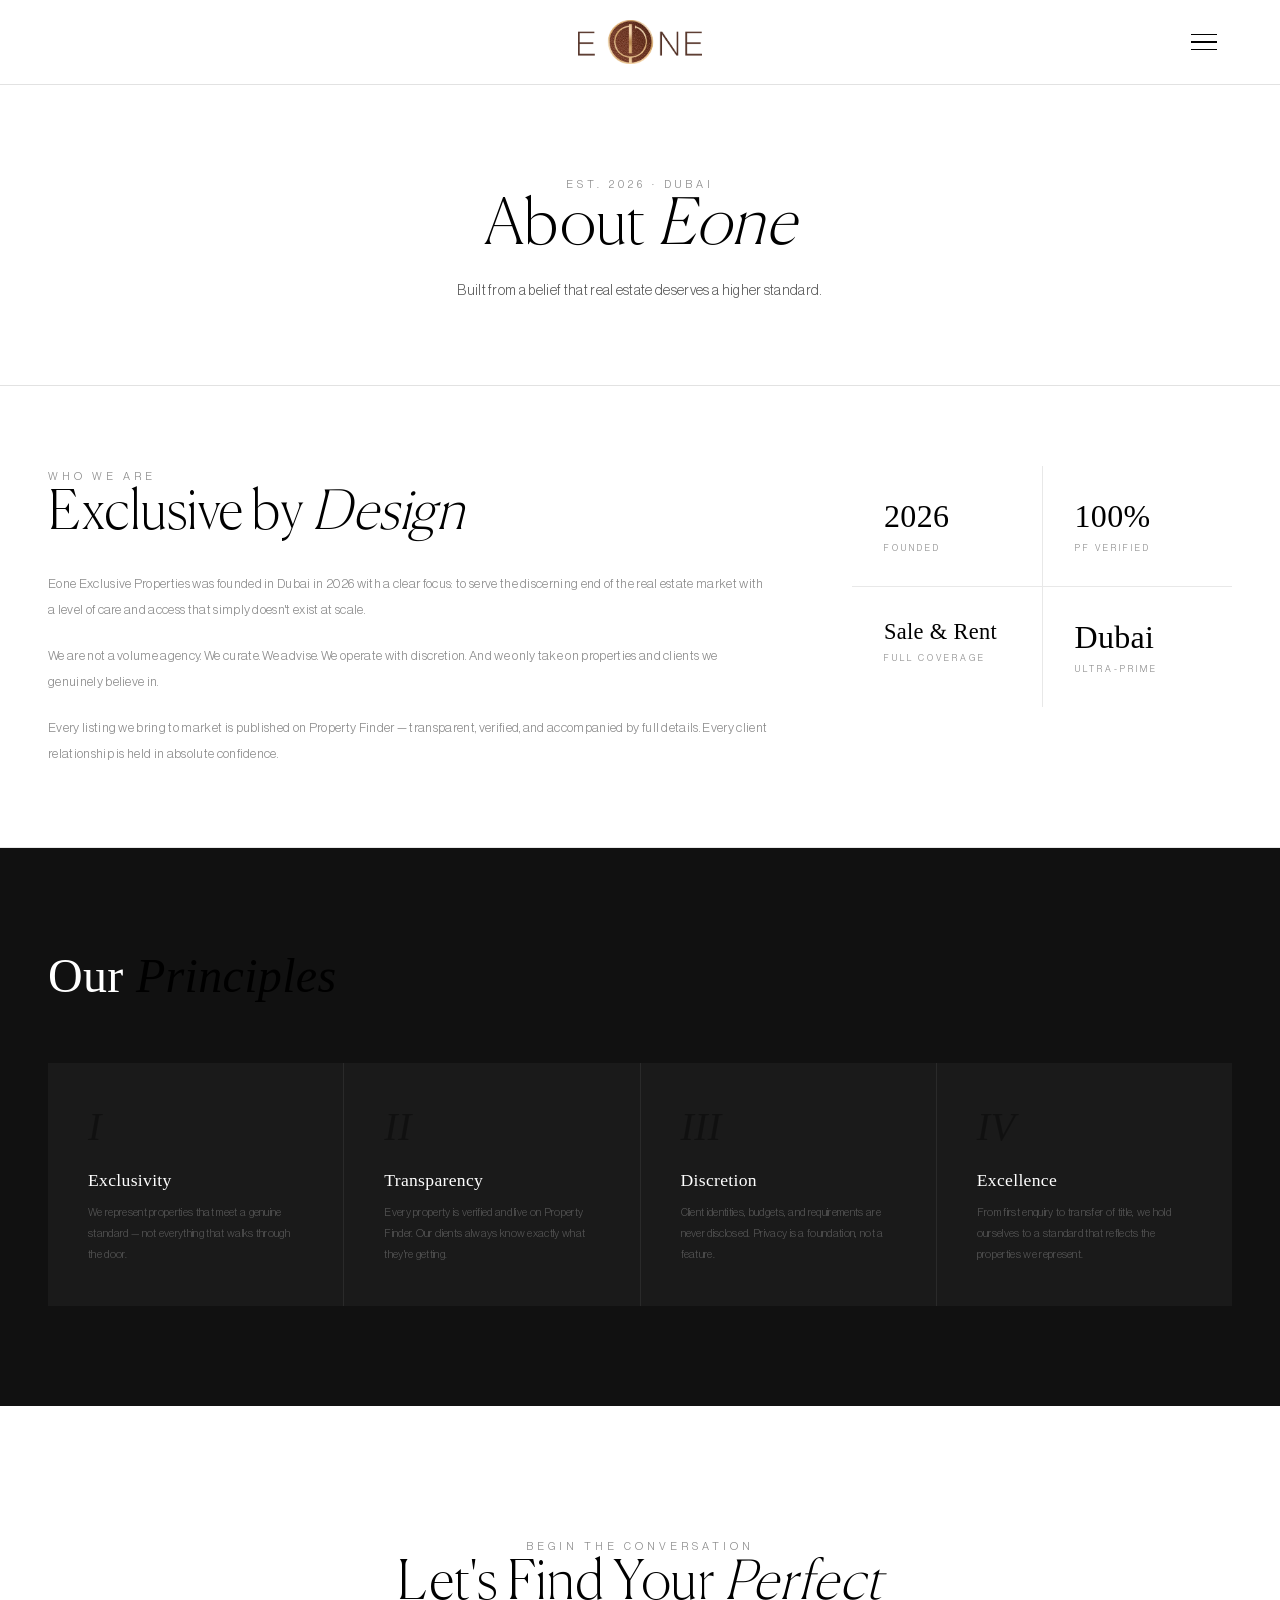
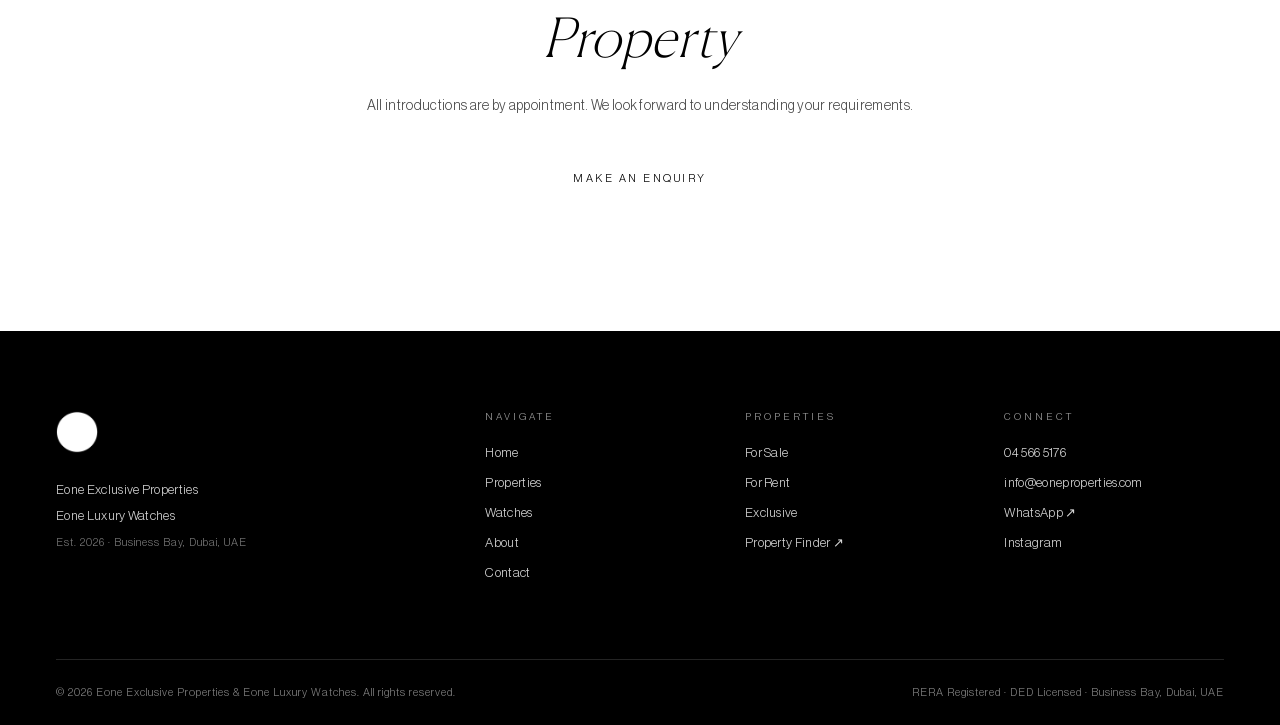
==== commit 7711b101: "Add files via upload" ====
--- a/about.html
+++ b/about.html
@@ -52,9 +52,9 @@
     <a href="index.html" class="nav-logo"><img src="eonelogo-wordmark.png" alt="EONE" class="logo-mark"></a>
     <div class="nav-menu" id="navMenu">
       <ul class="nav-links">
-        <li><a href="services.html" class="nhl">Properties</a></li>
+        <li><a href="properties.html" class="nhl">Properties</a></li>
         <li><a href="watches.html" class="nhl">Watches</a></li>
-        <li><a href="services.html" class="nhl">Off-Market</a></li>
+        <li><a href="properties.html" class="nhl">Off-Market</a></li>
         <li><a href="services.html" class="nhl">Services</a></li>
         <li><a href="about.html" class="nhl active">About Us</a></li>
         <li><a href="about.html" class="nhl">Careers</a></li>
--- a/fonts/fonts.css
+++ b/fonts/fonts.css
@@ -0,0 +1,19 @@
+/* ═══════════════════════════════════════════
+   EONE — Local brand typefaces (Commercial Type)
+   ═══════════════════════════════════════════ */
+
+@font-face {
+  font-family: 'canela';
+  src: url('canela-thin.woff2') format('woff2');
+  font-weight: 100;
+  font-style: normal;
+  font-display: swap;
+}
+
+@font-face {
+  font-family: 'neue-haas-grotesk-text';
+  src: url('neuehaas-display-light.woff2') format('woff2');
+  font-weight: 300;
+  font-style: normal;
+  font-display: swap;
+}
--- a/eone.css
+++ b/eone.css
@@ -9,8 +9,8 @@
   --muted: #8a8a8a;
   --soft: #f6f6f6;
   --gold: #C5A059;
-  --display: 'Playfair Display', 'Bodoni Moda', serif;
-  --sans: 'Jost', 'Inter', sans-serif;
+  --display: 'canela', 'Playfair Display', serif;
+  --sans: 'neue-haas-grotesk-text', 'Jost', sans-serif;
   --nav: 84px;
   --max: 1500px;
   --pad: 56px;
@@ -36,7 +36,7 @@
 
 /* logo — absolutely placed so it glides from centre (narrow) to left (wide) */
 .nav-logo { position: absolute; top: 50%; left: var(--pad); transform: translateY(-50%); display: flex; align-items: center; text-decoration: none; line-height: 0; z-index: 3; transition: left .45s cubic-bezier(.22,1,.36,1), transform .45s cubic-bezier(.22,1,.36,1); }
-.nav-logo .logo-mark { width: 136px; height: 44px; background: url("data:image/svg+xml,%3Csvg%20xmlns%3D%22http%3A%2F%2Fwww.w3.org%2F2000%2Fsvg%22%20xmlns%3Axlink%3D%22http%3A%2F%2Fwww.w3.org%2F1999%2Fxlink%22%20viewBox%3D%2211.0%2010.5%20215.8%2070.0%22%20width%3D%22215.8%22%20height%3D%2270.0%22%20role%3D%22img%22%20aria-label%3D%22EONE%22%3E%3Ctext%20x%3D%2210%22%20y%3D%2272%22%20font-family%3D%22%27Helvetica%20Neue%27%2C%20Helvetica%2C%20-apple-system%2C%20Arial%2C%20sans-serif%22%20font-size%3D%2272%22%20font-weight%3D%22100%22%20letter-spacing%3D%2214%22%20fill%3D%22%23111111%22%3EE%3Ctspan%20fill%3D%22transparent%22%3EO%3C%2Ftspan%3ENE%3C%2Ftext%3E%3Cimage%20href%3D%22data%3Aimage%2Fwebp%3Bbase64%2CUklGRuxFAABXRUJQVlA4WAoAAAAQAAAA7wAA7wAAQUxQSAwLAAABh8agbSNJ58zyJ717H4OIyMuZj%2BVp%2FAmqGUjLXpCzVoRMBEt28pg8jHuMnwlHkiQ5Tc92AXL%2F%2FzDsmJuOEf2fACUjqcYoVmwXgIxrkXJHAE%2FuiY27AmbitiZe0tp2xNLyRKzkn0AjP%2Bk18ZZEn31jih77QUCHdwJqzkhAwQUpimrMKMlg0LaRpIQ%2F7P0mugMQERPAqyuxPgg%2BPsSOiC2yju0TWjXJjf7dPyfNMAWZXz5rdOnohTUTzKtMu%[base64]%2BMX6WesLY8fL%2Fd6izVgSYrMkswdmFjemV%2B%2BN8lTHQcB1oMEAjNn343h48ft%2B08BSwrlkkxdYHp7e3vtOoBHCEP0U0jCHWCld6d7ewAkQvkjUxdS5%2FH2w2tAZGRicCXJHdi4f%2FPqvU1IqNlYBaT7%2BwfLCdxlYhgVsgT0r149vwZVaixKBun%2B%2FsEq0JWJYVYoGQwvXWuDkpqILMPK%2FutbENkkatDdDIbfXbgKSZEZpsz4Sy%2BfjBPZjPp0N4er3%2F%2B0jHmdEYnMzPsvr0DXjLpVnYzRz5%2FexzyUB8mDjU9en8DDRC2HEvX5D3%2BGFBp9KZzTt09bZBn1rUhw9dtPdkijzlLm9ONjyCbqXeFG68NPdpRGmRIcf3qMh4kRGEq0PgSzUaUKNn7%2BKR6JURlK%2FPoUkkaSutx4932kxDQNcfj%2BBtlGj8TY6WkLT0xd5%2FCVG4SNGMvsvDVDNqZwClpv7%2BMaJRITr%2BzQNTGarcvdk2XCRoZ1ebg7homRrZR5sIvbiBATD5bpGiNdMPloGdcIMOfhLm6MfOvy4i5utZectWXcaIASk%2BtXUc2J22u40RCty1aHUI3J2VzDjcYomF8nW22Zs34H0SiNamUK1RVTd3DRMNVlaZZ6FlfnyEbjFMzcrCcm5xGNVEzfIFQ3Y3TGEA1VzgxmtaKEtRGNVcE4WJ2I35NpsiZuTVGjxqugRrO3VoAQTTeoV6MBq14KWiosVeS2%2FISNsY3yKr9AJ0nMY5nFQ%2FlJYhcjuwU6KeLxhim%2FmOWkiufbTn4LXp4Q2UofZRjy533iBCi9mEfkua8OTIMHQ0SmB%2F1nPnCJJkbGt6gGTNYcpcg4o4mOVfhyx0TGh4%2BapuNktBFZL%2BuMPY6PuCcj80VLdmzCb8ymyD7bPYuOiXz9EiL7I3U6KY4JFylCcWHXdBwi3eh5FIHtniGOgVi%2FaKIII3XaSYPwZUUhAF9U9F3ebSdRiGLtolm%2F0s5HiGKs0w%2BzVZ9kPyxZlANWf03qT%2BJHFwUZqTlu6oepU1lRID4m9SPxKw%2BKMvyvLdNPl%2FL%2B%2B5Sm3nmr8skF36VcHPaPWSae%2FGAvU5z1G77pkwq%2BpUDN%2FvKICac42vNUIPFG2vTJEB8SFKjZH%2B4zUcud%2FbAiibde7PokxDcXXSUC%2FodZJqh88%2FUwitRy5yjsfMbHl11lAvEBcS75hTcRhZrYXXc7T4qTRbdSIVdvUZ3HeJWgWBOvX0a9GfcOw8pF%2Bc5rVL1VHF3MKhfgCOtNrbcwCtZi7x7WS4odCrdqHPcmDq1bNnU6Nu8lt44rLxu0veT2rBQ7S5Ru1TqiB3Fo3dKpOTZ%2FVm4d4aVDbC%2B5Pc1iYT4oXm%2Fd51nstXL5wEPiaa7nUPkYOxNZZ%2BRTD7Hykd99HjtjbE26ygdnB50Rz8kpYLGNn3HbRiVkrF9zgfzyKlZC8ukOBmJpKlRCuFYRGM9VmSIWWwQESxSy6LQcvFrDSunurTDF9BwqJL%2B0hozFthcSzjwmFiwo5hlC3KWYxIKFs4hKyVi8mGPsejkRl6bxC4vlpLg0DxMWFPQkLF0JFZOzCEZRC1bxchIrIIpacLmkxJUxVlBJ3WuTKWqP0oo8NoFKqjXVXiopxeRKOGXt%2FP9zFZZsprBmNhZRQdnGcKuoxPqQBkXtM8yUVQMGJSUWNhihklra4jWK%2BjV4jJeT6MIqRb0Fy1umYjJGsFQZReW7i6iUZFtPsK1ROWHbCzj9chKDbYchxSzmdj0Y4OU0j4m5DVMhGUMUtrRQTL7TJPCdLoUUtjSPMHqlJHqbLkQ7vJQ6OATNdVcROS0EspVZikj%2B8sEeUnWbKCIeLVgAooWVUHA7EkBwayOpgIw22iMfNYnyUVq5QezB6xuofILmomsfcaX28hFXcPYN7o88iifFNbSf0uYlcum49bpW7wdcwkqny5ntxIHBhSWLwvE4hw5SWr9ALhu33l2rDwIuYWXTrc7sJA4priy6isar%2B%2FRExTfUJVPP3DCj58SZ8JKR%2FULVG3brjtXlosbKeXSOKr4yyrVufE%2FinLLvn7iKxesJ4E9%2FtLpUInWeGeeWfVClUpG%2FT%2BOnePrHFGVi9r8l6Xy4Vn6Pl4jFG7bh%2FISy%2Fh8sisT%2B22eyrvQbeXlYvPL2S58MPPq9USD8bV42Ia%2B331F5aOb1Z64JYY9%2Fb14a4m%2FzGJP2auudKI165rVnromR0u9Lw%2Fzklht94GDXU0nIr30SRj8Tn1OUFu9fdfXF6Oy5lYP57VM3%2Bpt4qxUqBnjd6Ldi%2Br1ySHn3SU79wvzoplshwBGD%2BSqFqHh1KjQA5ksvupWA5ZvHbgyiYrftKgDxmME9oADkj2%2BEDYj54vPZGp%2Ff3HMxqIq9dqjhVTxGDK7YoeGFbU%2F7QOWpzVCTU3DPxSBbLM%2B5GlzV%2BD%2FGYIutFGpurDOM6zR2Y2vKNXDyqUXUzBQ3FlwMvvndW65G1r3UwRhGceMaal6CW4hhvY03sUmC4Z0BNSzRUdbQCMZp3GlKYoidu0SzmqmcoRZX26g5iWoGDRe4859NFVdBR3HV7j%2Fz5%2B91s97DckaMltDpYpUgskXsbHHaypklKU%2Fk9NbRaYNg4znKkUi8qDiVjf5zMlSsPSHpVAL6fTzyQjB%2BiItTWjzr4soJNbg%2Fhzi9w2kvImVDUD14hjjVK5odGpEHMvptklPzYqlTIWVAnbj3EAtqX87lOzRi2slYuP4MMQrDuXOtAk21OnHtCimYkqK6dIdUT6%2FaWbi%2BiImpGQ3u%2FrCCx3QSzk8X8JppqmD30ne4YvqoTpy7PMbElI3EozM3SNJ0UTRY%2BOUMKZjCVjH22R826CaNDEXibz%2B7gRIjOkHrx09v0k0aCYrEzqd3ITG6leDmpx%2FcIstqT5HY%2BfSDFpUY6bLMjc%2FeniVjqrNQYvXbD1okMfKVurTf%2FHgDukk1pXBj%2BeNP5kkKmqAs03rlrYNExlQ%2FtRpw%2F9OflkkKclGWYevV12ahK1OdRCRj9cefz9akEDkp8%2BDKa3sn49CVqR4iksHVc9%2FPQwqRnVYBK%2FuH9xNkZEOmUDLonn8EpCTyVMmAtd3D%2BwncZRoShSwB3fMXbtSoEk3WLAes7TzYmQXcJWmgJMkdWLt99fbdGhqJ5muWA668uL29cRXAHRnqmwhkCWCje6d7cx5oKEQzNosMTG90NpfmLnHWIxAYoB4ESAgzZ2%2B90Gs3Hw4Bd4XIaZncgXRnZeXW7PKVC%2FQYPRiHjNW5xX6%2FO9gELElBjssUmbPtyYXJuaqTLi2Gxts9bK%2FJxmN7tDkejUcr7HWXgpyXZOHOM6ehvRx6imxpCVZr9jd3hcRpD1ZQOCC6OgAAcLEAnQEq8ADwAD5ZJo5FI6IhGTuG3DgFhKAM6u9bar1d8l%2BxP3nnP8m9xXwD7d5xu7LsnzOn0fSf%2Bn%2F13%2BAz9huof5nP25%2Fbz3W%2FTf%2FiPUT%2FqP%2FO65%2F0MvLw9mr91PTC9QD%2F%2F7DF%2FPfxA9uXhX99%2FHH91%2FVH8f%2Bgf0f9y%2FzXps4p%2FUf6rzM%2Fm34xxdv%2BD%2FTeK%2F5r%2B2f%2BT%2FJewR%2BSfz3%2Fh%2F2n1B%2Fke2h1%2F%2FF%2Fsx7Avtn9n%2F7f%2BH8lHUvyAu%2FG8JKgF%2BlP%2FN7MH%2BX%2F8P9r%2B8P%2FL90%2F1t%2F8fcJ%2Fnf98%2F5n%2BL%2FKv55%2FbF%2B7%2FsqfrN9%2F7xeQZmA8WCMAV33fNU%2BzaQ%2F3gmLkGHX%2F%2B%2BqtTKfzQ%2Fe7lVgwcX1Fqg2VDRWV0r0lSHx6xW%2BCu6mOc5Fxf%2F2UtPCXDIOy2jpXm%2F%2FmRykRooiyx594G7Q4vmenfaCOr3lUrN%2FulhdCYXN8WDvkcVHrulhiTuqAZgQdg1jci9PMyoJo5mhqbNiBXHGfSCP%2F0f%2BwSSg5RAbOK6iQjKCYcNZktfOenA%2BcOfmIFtjqnyXR0cegXcJgaWhB%2B13M3G%2FFx6UOTYPQlHRUNXwvCz1qWA7uxPydJVkgBZas3EziWwinQkFOaK7cewSz%2BNnX%2FpnWHe0aJLGLnmbMYF3A%2FVDPy2lQnHXmFFM2XwJnQ4t3AngHRbDb0RXsYDm%2Fg622oaW6lMTJbyLP3xZbuH%2FxPNj6xdRlXRNBrwEcY%2B1Dak5uO0c6JIcJJx2vhfjHHW1ql3%2FH1oHVmb9cO8Nc7WKNEJJbhZ8Ogi5fOqOOFIrH7U5nc%2F2CfergaVL22beKnC9czDuM2hblgwOhEHHyNuWsoenM4a4H%2FhsM1X%2F31BBMM4qVRtL7XsEOHW4Div8cwCRG3hzmZh0uP74KfXQLKO6m5ykXZ2rC3mwOvrZPdzW8Jsh92xl8GDlxzIRhDPG%2FeXY%2BzUpHO34aO8KMXu3ra382GfCXQLKt4wqU38KsajPikViBBAsABZ31H3VWTCK48xd9NpOq1XoS9VfxNWaZQW1F%2FEHDwjJFuzyfEH4BkRxf9Cb9BJXt31RaguKKej0atPzFFw94Bm%2FTEjn%2FTem71KF86QFCxpk%2BfW%2BG5xpJIlXtEiPPRGuObtOYq0P8AHwT2ZcVwKYFn8CVlfGsUxtRwoKqxVkb%2BtogI3kDML6oW8BlcT%2FOGSpQpkUNv%2BO2%2BY%2FozLev1KI9SRzoGG53kDu5yj27uj3Kft5SmlIKyMTWs8d%2B1j71lzlwM%2FdsH7uID3IiyKIWZmWn5fOtLOZViFCe4D1xVPcPaIIA8JtCHpK9T%2B8YLEUNrzRTrPAof4IR9eOFuW21VtrFuvvMtmWsPB8hmwuS1DWw0eBvZ3FiIUiCW9h0YhnRmgAwG1Xk1031pOkHvGnAlWOi%2BOWXq52E05Fz9yHIOjqPxD0C1QK2o77RLuYAJlu3tTujn7WdNs3P6HmbHvmlVpkyvbN5kXIdL1GU2hDbflBpb3C%2BUVsosg0vfThKNJTLIKCx6HyK3u89IxEwqvs1Ylu4rvn%2BiKMQ5NGBYT0FdKUWsWNqwwOJs3zLLxr31pIyufB0r089NCBl6XMVze5sIMbdofEvvYYQoPL3z%2FSPEwHELWQXu6Dw1gIgdGzMz2R%2FjXMPAHI7pqL0eVLN91UK5l50NFGOUKopV%2B%2BbK5kAc0FcFupDCH2JiquiT9abL8AOo90R%2Fgh2Wn2UiWncZ2Cq7HQ8xM55qgWphHN7Qae%2B1zBcvPYdvP3GhnnXms1URZBM4pTxm7nJawUU5JBotjFtaLL9TWAs0GIU5GpbRDmcUv5uLpmp%2FRKTC%2FAOdcnRq%2Fat%2FSL40e%2F89ZrW95Khb%2Fv%2FdORhZDbSRHZ2n6zPeUfgSdOVAuzQoR%2BRaIuKhQtQI1TZwlbpi%2BMJrGfwdRjYgAP7%2B0BwC9NTKRjWXXsNs8Gnen7f%2BDO7t%2B1HVJLwJEKgWZBCU0PoNT8jnG1ZkT5xkNN87j6%2FclC2752NFMzwUf2%2Fx6wyP%2Fmos6E3JSeiYr%2FM6X%2BSQgfK50%2FsaS8T9%2FQ%2FubnNPlnN7ncBWLWCbUl3JMW2THZCoMEUTscJjHBNu%2FBW7b6TGlCaFFHOCfZ%2F%2F%2BS6kyFYlZyN1tslqvRah%2FfVohxLf2Pqo%2B8NQ%2FU04%2FP5zr0D47JVtW6r2suWiGo3w%2BhPX81NM4Q748bKgvhlzYUgrfIREQ%2FQONuTl2RJe0vXwzlDHScAW4my9LTGuL0ppDv2uUIBgq%2BNt9qb1uv%2FimRg6HAExfc2B7I4p%2BZrsiij7ahFLhP2PReT4%2BlSZbz46II6zcHV1yCXCnvGfC6btmf3P9vSnOPvSgm83HAbh7LDO3UTcHr%2FXoaCCGtLVMSatIy%2F4FERMPg7JFnWX2lACB94ClghXQubpVUbHsA00N0dv8PPer56cUx%2BN6mvedLbFhYkY3oc04HbozEgsIyk64EWWKj%2B8dBiQa3KXL9skKp6%2B0wVbDl8f373nmmWwN9qINfr%2BkrB4X%2BI5zljCgLZ7N832Yqjb346og4BFuI5d0f29u2AjckvlmSbPxhCeLyPZ0148wM7hd16FPLzfwW44Q5lyNwtWbXw2PIJTC%2FDX5%2BETxH2cX%2FsdZlHp%2BpkLZlLeFBqj49FSdC22XRIbv%2Fe5VsDlWhNYlAxH%2BqMkQloMyjwfTAgqX%2FAbICdTuU8xcHr06qyi8%2BmK%2BEsPQfAE7FSzpZ7Vy3c3yB2u%2BbKMW%2FDpVR0%2FlbzVzgwuL6WtWMFzpAwdbunqVHDxfdnzXTT746z%2FuOxiaZJRoBTPE6UEI2LvAs8M3Y79duXnW3Q6HRTUz2rX1RBQ%2B8udfQq8v0voiRrzDj%2BGtDzeLP1pxjj%2FhrjyqOqhO79DGHAulaSjqcw%2FW%2BO%2B6sdZVuNPqOePphZMI4xzQ3H7bR%2Bezj0%2F8YERLqWbr8B8jZpQ1x%2B3cZV4d%2FGHimC3XUuQKw72FSOHbhTSICoFT2x0skxdD73dB2e8UZHu%2BaGTl3hlJFGef0w%2BC7D%2FPnKkUHDOUuuIClQ5OX%2BCUdzsdzH66IpgDYqIX3I3KnmSRvdcDAzgot2e6ph2QmWXGieYxo5ur6ICqFwkM6glgLqijTmTaA9KuWe%2F7XSd%2BUNjqTFDMJNqVW4Rbp9lejRSddgosX8BD7iGb8po9kB%2FS48kIMlsDaMOpHj1XFOZOhe0RGWMKCQyeuCJAxGK0uWiD4JLnr0RuwzNVVYdDvkySZQpey4T1qgTkaaytf3MxzZTxR%2FjogriKCTx89ZJV4cAn21ZqR73wbapbq8lFsOctO3uZBsPAUFK6uBykW4Z107swAMKySB4jWvLWMyWjoqClocoVAppR2JhXlqmwAh1CH%2BSUB5W39BRu%2BGoMikKhi5YgpqqWxozHRBPG%2BA%2Be%2BpZSEC%2FiQ%2Fc8owi6UAV8stXt7H4aHqQpz0JT%2FwjbbY41KD5rtOkDDh%2FefuV%2FJprzgMbI0bGhKBnnhv%2FkVVGl6CAmYz0b4uc4ABuhZy%2B5gS4fBprak%2F0Ij3LbtiU2f4O1fDzFW9CdJmehy2sk79C%2FEfz7JVoLN8otbPphYvm3M5SPyS7ndznRroIk8ps8ytu3ATfoGXY%2BEva8SCLsmzEs8MSh%2BXtGfNGbkxs7gR7UsntNKm6sHeoePeK8AoPEcW9I770O%2F%2BamqqCuR7uHmuuW2xbPYR6p4WahcFD2Y6PU1iBvbAZDEOwXvUt74FaVi1zV9tqWb%2Bm3dK%2BCBNNSD6tghkB30eQzUr0aQ7lnHjvz%2Fj7U150WBRUy%2Byc4yqgTDxynBBszxiUBeusyxylFp4z49JOuJmf488OS%2Bxjijd3XWAdVwe6M8GRF8%2BmRbYdn125edbdDor7LDue1EJ%2FKopoNwnJCTTTg5IoT78DjeCW75ahRZCxjf7vVoTlkPvTQDaUT%2BJpRPdLzyoyrBBpObYQHZYji3x1xNHN%2FnX7Qt5Nt6yXb42qImhmpfsJeo%2FAb5GjQ6jXiVvJrFDkwkhyyGXw3VnU0yNkUj2qT%2Bx7royjU0jyDSPDVqaPfUTGzSxXLcRXLO621dhrMFkidit%2BW533uZ%2B3BaBtGjKIn7nCbW5taC0RTj1IzsrmNf4yg1FBIh49zOHMW5jfS1dHyzGmIC%2FB26Ol%2BfHPgbqOM6Ek79%2B7AErDfZ4QIE7TRHJwtAj%2Fqiq%2FnVS632IrxleA5ghli%2BGSR9ipxA6oz8Ink3rs64kVmbpKbpsVNfpLRTCV1sVsrGoQblV5HJBaKN%2BM1gVOA49b7K8z9QS%2BPgMz%2BiRmp2pZ%2F7Ry9RmihaMsoduVq%2FnkOPJftjxFmhYgHqdh2DtvQaMFOkCv7aMISO8KL%2FHwsgMclGEqjXR5wlV7eLNn0OzFWYzlIZExOoaeLqfUWBR58yxQwayaB%2BBQHp%2BNQvg9a8FL6AoAWLOGe62foQPjxGPlgg9mc%2BFEeu017ujHSLmpOvH3fUhPCWwtyQlumT6%2BE9EFGbNIq7osnIWF%2FIlo0cIrod%2BMbClWnHZ6JBlzqetVV01RdScIc2pwzTwWp5GvEdWQQ0jRZH%2F5O8fbxlE638PI14Da%2BFeKQk21TMruWQFLuxtqFRALR7KM1U1G0RV293INynPaiEQ7SgHAiyiB65ovM75cPGEQ7kuJ8BKqsPgDf0zd45uPMYHvnnVuX%2F6pCb5QCNYuYYOXqZD2zTqCjlG%2FFPII7RKzLfqTjpH1At%2BNJQDvbzAQN5Z1i7IBn33DvdgeUmz%2BwU%2FrEBkL0eUwTgjAK5CtP6%2FRKXwFhsLC%2FLM%2FQh4TRrCvF6JmqwN%2BsIlBB5ME1fV3m3Rn%2BLbupXNERJtBcwN7TuL9zunxcYigxPjkUcxAidKyghZiOP%2FKvbdEBX51pYefikFpUoZQ67wtLLdfk4z6BL3qFRtO8w%2Bw3A0l0T7MrpOD0Xxq2aOWqZ2%2BInqzUE17eG2Ct6h7WN%2F8yqajQ9vPGncXCS3JEQZDSJ8GcXtED2ais3%2BA1bWb2X9Y%2FZMLT%2BTZKJYE30fWL0pkqRdkTjp2y6T7bH0BJFCO7Of8zP%2BXJA%2F1pcEf6b7AgWwXOxh2KLovkZblvD3XIvgTB7mnoAPNFPOofXHXs5jgYHJEL9%2F5%2FKhknElmvcvUTDW%2BoL5vEP44dc4IzACfM1YIkEEpik3LaAeYInSUYvk577PWivAl0Fw3dRbz5KAXEiaqXxyYALj%2F60nqmjXZUkZ49o720dwUtpLjwYL%2FWhEOnSd7Nox2YH4LTYWn8X9R6qfy0pz1Kafth2GU22qPKQpmSpnDUL0Tw303nwmN6gOeCl26oN1enYCbfbgqPgXouAXqOd3xSGeJDfzBDSg3IQBN3L%2BRALxuvC6zp688P6ISRTrpIQuXki2g49qSW3lXMPTEeFaMNTeflZEJ6Vvtl0A1lj%2FhGaLVfyEwUi%2BDtlPoPPMfIdtJAetMJmVfElMJCA2NpBmOvCY6cu9BGo2WiqIwBP7ZPW8b%2F%2FtTUCVNOQNuPVJkrNB5OLSCqYBMFUcL%2B%2FKt9WavEIEzRVe7h3DW8Kjj5PZd4mQgXhAoXJVrQNMY26D4yE4s55bGFXYZrlX%2BXpBngFihRfIhxlVUELTGwOLaOnsi8ElKPTtXT4hiTCOREtPjUl9JZsVdikNFtyqAe1pBAvly2meD7n8XhKeIWjxw6picwq90HKoyeo%2BX3WhzAJl9GvYLLIkzkBI9jw%2Bk%2F2%2FDaoThSbCXaE8NbiIbncYdZru6SwqrNKvbDhe0bGju5fjJ2q9R1HQjXA2jEdbQpiDXkcofpMiHzaBwIW%2FuQYaUgt8V%2FFEUFWoKiuqzjivdyH5yECLN7tlotvoPvWMDMiI%2FkjWNBgvzyMRaK%2BEtrwGU9WLLTZ6pW%2FFFuFD%2BDFTBP0Yz9vLxI6GZmqA0lNiIznRgrWYRxyh1tituL5Fqx%2FKjfTMbRQ43VM%2Bl9KxIT%2F9nc%2FMDgOcfL30nFstEh1zDg81NJ%2BpvobaHIPHRD%2Bv01TWLtmFmKuDoFZvZQKQMe9q1eAy7H1M6aiet18yCxIP2WIO0vjgKUmS%2B0GI1uiu%2BW0EEKkhQ9lmVI6m65e%2FZ7EGBQaf2kjlZEV4U78C4r2B%2Fy%2BV964Onfq3vcOX2PnzHTQOlwPpv0RPhpaP200xqvABwUCfzZ3MxAlU%2Fd0zCcOVYF6xgyFQtOCPB84dOPXoyw28WgrOM%2Bhi7pSj5nr5%2FmOK4ZkyutrmiZMmUxz0k9bzhR5TXJLL4PBd173t0W7TT5eoUTZijD7%2BxJd0kXp%2B77q4DFN8ttZZVn3mhty6kXFEzyC6ij%2BEJrweaofKXTxx039vr3eAeM%2FO4Sy%2BLHGzgF3B5rLkyE9DmzBK413nz6ZyLt30pO3%2Fulg85%2Bsoby12cvY8dHasdzfUzfsPV48SSrnnn5Rwjtx5bkYG4H0PnOQ9JwiUa9ihaoWvp2k1IRSGrhqxXTjG7Gc%2BMlEGauCuz0mG2rDKcCyU82BHo9RsRZxaT9b%2FkHWi%2FNgXCZRhe6hpiUI1MGxEtwA9b23lNRbt28qYrIh2j1Rm7iY2ricA%2F0UI9x5weMjAFtDTM1VWPuESxp2jIBR6WQ7CMtCctwNNZJ5rbryVitwT00H%2FhogL2Pjl%2FqjMciGDgkzdDFW3iHOMPH1rEWBF2yupmrYTlqqFVQp%2FR298u7z%2BBMyvjSqbjXwygu4XiZDIGjKsB1%2FxkzSp0dbqo0Dt4NWBRnWF5FwqdSOzPUbvGxs4UZrmgddSx%2FWfJOVUFgavM2Y4j1%2BDrh4aO%2B1siXKvzxJIq5G7kkTX2zvaM0Ico%2FiZ5hb%2FVt8SQhYsFiGhjLsgWCsdkkBwCmkNKYJzy0MRYpW9tEdH8y0spqy%2BPUlrOZeGxS3zFFNfo%2FjmJsqzYmsIDSW17rSsEOv1VWwiDCBUbTOGkDj0zqoR6jPv7b%2BJbLybSODvGkWqdlKyFfIHtlj%2F18Wk2KoC%2Fo32ZlyGo9BSHlvCKUYInUmMe8vAMVWaio7d2ITeM35%2FDARfn%2FWbKwEgzNI6nWm7SBqUQjwwsKTQuhw%2Bui9QgF%2B1H1dHe7phvGI2ULkN3VIjI8uP%2B07AGQlCTPkVHqIpODqxVasNtPGm6UD8xoAWDVZ8ghqkElwmYqDNBcol%2FJaAtdeJoov2FmNAaYxcClM%2FcNB0ITZY4r5KC4fnaZBkQSFaZXns9jKQnGdr9FJ8fPBprDFjswNGkVwaEc6b6IaXmpuZqcNE4gTmvdIMbIZ1sGbt7vHhiSksllvM%2FXLYIM%2BmvJl9fxguyZ31QqEv6BlhfWpr%2FC%2BYO8VYISY10AyuSWK3vRKrZII6ylh6Eh4MsMhjXtqKkVo8Ct7hwGpa8ED5rWChumQjG8nSeKy3%2FZRC46r8fCnyBTahg1favFtFtAd32mpzP7Lla9onCWMfypcTwAkMm7yTkugWihR8neY300UQ0XXPNF0%2F83B1EdPLFZ7%2FnGSG9hG7CO9d%2BPGqQmqSZqKbQO71oExnCSNJxXszJkN6b1yZ6o1Cet4cjSJdPKavu97sJFv%2FLFdLu9cQXPKO%2BihXDN7nw9xj81Id%2BLyCI0DOm%2B8a%2BFo8whydJP8f1OWL8GN6qKwcQlzxFbe1r9YCLswPdcu07mWDKS5bqxl0s2hd%2BR4BGEtUSB0SOctbm9rlF%2FhXJtfY4%2FfnRgGYGcwaOcR%2B1oudL7a5oNIigTW2EzPZolhuSj6P47ct%2BdzZpLYHP6sj0%2Byh57q55%2B3Wd9Z%2BJUc6JME6GzS%2BLr8rXSW%2FwLMEZRX%2BjXVjJnZhxsVcRdBQnVEacXciYi3liyZhg5wDaNARNI8cyCi7Cov66dlDs9tGtr9AXKM8AktshBhdZowy47tDpcPxrzawG384gDsNBlNT23zLQ5xAkQtQPYATZOhO%2FJqkkl%2B2g6LJAvEjSd7pNQukweUnvCGCCW8uO3OuQ15tXLMUwuayELfVJFHospuKEpkg9pmwTc9iwqmYzCLMmi6DmXVEbYpo5xpafDjJlxdo0Vq4Nh2yu25YqWHkiPs5T65BxwvaXef6pErlbM%2BZ8dX%2BwbgTq1BV1fZWv9m6b65%2Biv8BwADTAO7Lj94U9GLM3mihwRDP7U43MutaJQ1HeubymWmmuk5BgwgYoMQik7ZlCV3lt9NzXeLXTX%2FTRpwRdqpsZ%2B7tUwEKfrj%2B17IcRhAGauoxIW8%2BtL8eDJHvUdeVmmAlqA3Ly1ZJTpsyirQdDOkptLUpoi9x9MH87xEmH6yleNCO%2BvYvmhGnb7X9VIDq62a0aQpcvDNYEjPQLXbqymxZ6KKp2JNIeorvQKnjl3fRWmfstSb37ySc1ZSBI5MuGn0R9yS8W10myoXTlAPP512%2Bvambd1bsiXxVftXMUK0Svv4nDzM660vnk5B6Nidt4XAPJajbVJxh%2FsY6czIvg92cuDn3q4nYcG%2BFiYUFvT%2BoVwB%2BPDMc4mJ2NDYZPz52JiaIsfYREDgB00HrQ6LGhYbAvJ3maxZ7mbGp1NPb2KL4iVbleuGJthHbTtp%2FtB7q45EDgszGEhYBaUX7raHTSXnt%2Fw0ar1VD2dKYWdFjlGOxNVWOcPxH2s0stcNmK3ng%2BNpQLL9HZr9DtAXuRMle41pQninbO%2BAExgte8bKOoN39ZKK7mV3xCJ%2Fo443Pjtsy5l9%2BDaGZIOJPGqSILKYtFIqSiLrnLtljH9S75fn47IlayjPR6XMh3tekLwYYiw33NoBwgnd6y%2FN8JcTUxChoh2o1e%2B5fmuYaE0c7Db5KDVjP1rnjIrc77JJd0UPpMFbkZaq5cKcQmavZdpwa0nxfpgo%2FuK%2FTv7Ba8P5YjevgJGkvvcDgOTMf92%2ByAXO%2FYydwCVwrcf%2BNinzaTxvo%2FxzzuYSgu0RWZBg87CKhPc2SOZyKuKZL%2B%2BOVIlpvsimOMt2Q1KJ5wSJta1zNnGcvz2BspF%2Fb%2FtN%2FAKcacg5zSJrSJMW2ZqAdASSUZdcalZdzedykMv%2FEx%2BpGYk89Kr%2FWOcDmPWLHfyMRxgzn4I%2FFkfqXybqbW3x2%2BZMnXr%2FomsJqqY%2Fy7bM%2BSb771wDGYP%2BNCaXA8uKQ4RyKk6tk9tLqz3t4pK2PbEmrzyn1DRFQt6p4SDYps6UXIJTToPb9AWiZ791V74FS2YwfsZx%2B7LGJfJFuiRHsBYkgs4KRCjWtAkJMOw6quV3zA2%2Bmlw7MMkYKM2%2Fedm1xSmwSkAcggIlLaPkAc0Rf%2FdUTWRg1G7XZTC1HVJH%2FICa7%2FIfutSUVH9E0ftk24ksu5625xJM8ki8gpK%2B45OvDnEU5nTDFwQcKTgsBCR4WbTl8LvSr7ITno4E%2BAOtuN5NCuSxwwYe7WNSx2s%2FfHbXneBmfyS4PYHch%2FOCS4U4fCg62O1TmciclVe9GcumPe5nZeQBqqIc4IfTs4sReCZrKyxBqiYD8I%2Fu5avtCbVvojXWCIss3YJctggK%2FVpn4gZP3lNpWnMOI%2BWeMFf3SRu9x8Bc8CzpS1cg9ITtbzyY0Mm1nTm3lNmueAMzoXV%2FYE8fUyBsc039ADW%2BwVclVRDkoF9gbVrkoejyl4%2FqZJYeBjXCxb0KfENiDgzn%2B7SSO6SbyrimMhakRKFCSxDqqro%2FQeLMCaetCqM9%2BXsVD6QC86N2h7HmaZ%2Bf7lXq5jA4Uvg%2BnZPjS43wkMzDco9Seb6e6i6wF3BL7t2HTfFCpLvM7M3Of7AWfhdaydF2Ibqd%2Bvtva93hFbW%2BXhMBSk2za2rVMAGEKS7H26pWibAwAZHHdmDv0vsFSGZJYcRNnuB1L4qxY79rzPqX3DpaXO1fhBE6OhFUofQqo0N7W4hDSDNibaPoM2nNw54NVQs8o2ox1Jq%2Fv7yDGGFUqkUy21D3h%2BuVdabS0p7a3U%2FOfuf22GRhtBflePgFtL6%2FX7%2BNWm%2FDOqVetKfjGJMwIzR1Z90FneKzKEHqx5%2F%2FiCidb8nGnarbxJpib3d3Stn7u7zES31uA%2B9k0liEsdUXkyYbVvjbIC6q54E5PFx6uJdsvIfN0cTb%2F5DXn%2FbRGQhQHIWOt5zk5N2koKhpTlX6E2qMAK6X8amK8gAp2lbXLf%2FCk4eIjYkpcaGvP5tBTmRO%2BYBYmS0eWvpbFTHt8LkMSdbVIxtmyYB09AXrwtdZ%2BPtqxvavJmrD%2FMgIZ6jAaA4VmjxbJtJFJ7RDI4jz3mKDl8IfkBF8IaTlXMwJ%2B3NOJ9PqM09Cn7HmZTpebiRi6mxL%2FYa0DNavgzVYwrHaIqQ6ycJFg1QxAE7IsGJlAueJ7eldD6RA3wBYbe2%2Bh6WVYpNcotpVJN80%2Bc0KumtfiNbtFiT7G4%2Fc1K3qEw8eVl2gWV3nVeBJCd3q8%2FdNHmbPGHIMhvA2lNOM7kC%2FEwG9w1R1CkebDtZ4stNhQ5SwceV6sg7zIH8H4zssGLJimBrEIOJr8NXu7KOdxQEG5XUIXqcLL8s1gB9p1Q99RSFKTXdz%2BlwqGxHI0gAugC%2BMZ2klFYvZfU2Bco8kF%2BLwLYaKH8MBinDJWDTSTa32Civ7igVuxN0pml4jH0miTLgZrMhjlYKDsN5kXkDd9Csgo5QOQ3rxDP4jH0IuN8Yz0OL%2BM6c5LDT%2B0khuH%2FnWK%2FF0DDgGUFR41Czt3hwVteF5n4S7lAxUXiuYCabMiBdd87k0uB39vL0qYnKp1bB4S0h60TUKqsxdDYcxUmhvkH14HoTv%2FFVPYoDNeHT3EoAsaCoRjFGX9x2aAknkuUwsxsVcMAUADAQ8Bh2T3hUklxrDu%2FSZTdIt7RVKCRLNw9%2FA4X5Qvj1aMIuxhvr%2B50WMcGSQhjlGFxlqXcrIWTQg0DzW9gpGwhH4w8TJRFL18qzXiQ23Rxch63Lw%2BSOxStGGLWb%2F1pls8mzJ8uUQLLVvilahSHX46z7AckVLco4OFiMhPHcCOojEgetp2747XvRxOmIG24XbxPtEUH2CQOB1fJcKKpk%2Bh19W1vdE3wUDRmfDPvDdnecEq4AxBzYNY38BbdQyf%2B%2BnRmX%2F4yBheUI1kXrxcBG6cqt8Wu%2BXDcuYcmwvRBLbYtQeqmkaMFLu2DVcbkB7j%2B4yip7Xp%2B%2F%2FyKv1eF%2F%2FLWMENrhyCHGGByXLbOIkmuZ6ht9WPXQMj%2Bz3xkdLRJU%2BzXKNy8tT4j8OAVIACDXkWi3Id3XIBRitBfLg07lEjRIAnR55LkGllHrem9muK4TNxK0GJgDCkhC8Qh3ZpLvpRRnLJqO4TkN3XzBw09IutlCPj8oVFPcUZDbLbJhPG94JeIgnRiKNeiNoDXOy6BV5kg01j4yDlJkKlkz%2Fygk4t6kNKOO7Ei3tfRWKM6MkCNhHeGBJsnArFTeeIzV7yUa5A1z3%2F0h8TnG8NVZ1iOB84uIYJvB8Es6Qe9SEvucrV7wnHYx%2FuXTRQy0XBCYJxu%2FRVyf2iWzGOh8Bdx17FYCWC%2Bi5FvhA3hssfxo9wUQ4ort5l9T3ifc1PhX19At3Z%2B3B%2Bdm90uoR%2BR6%2BllwZrytsPFH2OkB9EZKHU7ht92nFaPGVjFUxxsiaxYeusZIMhbB483XspueH9JTjslBIhmGi7ghVl0HPmKxYz5mpFk9uPMsjt34iLuUXV3BsdtPc7DOkQOdOLYl74ISqNQHWGJbsTaeL2zQAR028out8JN0P5i76xu6P4dxRFBuh1sR0G2FhiRzbfGTx%2B5CcN3fCGZ2TNQErZ0VgDPJM8hCBnGfju8HXLw0STRE8i1BAgpMbzE98USfHUhjFXfr4P1BATsbR%2F11O7%2FzcNd9tOR0TipTuc0kc9QKDaG74p9t6ab%2FPj1C90EdI2qQ2D0lVfKsE60yxRa3hczx6j8pTKuNgoZaKjSvPokIG8oxjJWAa%2BKJRyB0BH4%2FqbblisMD4VDuNbGNJ6JQNXLriIuuVTWmSBR4rYbGtH82QjPnIUzlQ95d5wfHfxmYg%2Fir1WrJMhTdeWoNjpOUbu8JhVCcuCE%2FGgogbwIW0ZXc8iogoNlqWHSSYVBoYRLR13vJN7BIyWLRbopuI490e48pv3YgGSPWb%2B3uyNnJ6lMHjKVmuG0aCKRoZ3MXqSn1HbNBD7zq0KNmGM0CCixIR1zxD2l9fUIUhPYav8S0ycQJCR2slnLYK1gqtAlTrDgr8Zaee3Dqt1xdy%2ByLw118TJkvezkeiNaubS4n6mPBL7B%2F%2FZbQOflubt00f6nyLSaOzYH%2BSalaabNsAgpSmgQK1lByIbh2SgTr61TCSvS2y871VGbZC2yAz7wCSZaxwwxdYD2lw0BTMwChaKS9uNVsZ6RU5EBpCOErPHcw3PbKny%2BwdIyAmI97d8f33Hfgw%2BgryjQqhMwEWlYJqbX3MgrfOPJ8DQCd0pkOueQkVfav4KciFwuC%2BFM%2FfULbxYmlbv4OMxUK%2FutQUPaKNLITqSYIQYxWBOVtgu9ch8ovcS0xl5y2ujw%2FgzMnL9vqyKgf5HGI31JrxIOwdnm6fgKpqc6GiPVfxwfFOedwP9kSLfI6IJgpmVxcxE1N6GvR3U5dvZ2IGZVyeARykqqrYIoo2JCUWLK8j7AvvbmXGkrKjPZJ%2BOWElGHtTwAepWZlLExJamYMaG7Q6M%2B6qbaM84bMvZdYXQsYcAtbA8Kil1ZdyUyJ9%2BF7fUSjnCrK7EkeYpJ1L4KH5lTEpIJ0wg18dM%2FAksFmtLJf0hNcIa4I%2F7IiXu4own1hgM4QShyQ8kOIGsCJNBaKWvsH8jPwI%2FDN8riKZEes2seh245wEFlhk3tvFpUnkU3jgSh%2FWuzu18mHusok3obJeRH9qe1C1PtXA8ZMELSdo8KNGmLr8mAnDEX0F0CgWa4I7cQfRL6ez%2FJG6N2uO3sDK3EPZ4t6secht7WYEGTJTd5DFhkTdpFWWEWCAyzWHaHxcjPKdtEgU8u3yjx1Z8vXes49LwCot6LdGrtSM3Gh3Bp20WokRNVMBbu7EOnSdiXwiyIKbidC8iOhMr3m3p%2BJG7JWE93UWxjde4o9tDlP%2BQROG6%2FTmMV%2BuE33qrXkspAWXms9LDCWSbd65Mx6vVBwU66Q9YDhCMI7UVHchwxzaQB6Js%2BTk2uWerPmObwWWISmD00g94L0Cxlty%2Fpkduacl09GOP%2B7kEaeROxqJ5HP%2BZuwtx5I4%2Bc5CpxZ%2FIM%2BjTEqIRPVDO14JoKcaEf40NxJ0G4VqRu3QXq76Tw9wpIPttuTTx5Q34QCtLILJecx9KViLmGoI58WPJPjLTLUq7un1foABb4%2B5K9GkhAlK2OIessQrI2L%2Fl2PTazViKwsrnalXUtkz59o%2FraJ6iGVu6VVygE%2FpDoJM8Pg6L2Jnq5znlkKqgikluR17XS33Fim3U%2FSXbhg1yR8VCDv0FWIm9erqXla3yJQSAU9kUqgNU6STs41PIZFh5ND%2BDDzr7nESRYJEg%2FFwr5h6NUGzd%2Bc%2Bl0MtHhiodU6kg4I%2FgEl66mJPGnTyWVhBn35JFXNaQldd3nWxmY5dJaKbws7uVZqr2XzJKDO%2BBGvEdniUTY9UfOpDjPxRkX4LqyKR9LwpLa%2Fzfil3ySH9GP%2BooESWAydMX0TPIJAZccdSKELKkvtIfvBXB0Vrpe1Ny3MzYhHOO9nU6EGvxGNvquUsSYryQiycpldRChctqaLcIIL8Akj765Z4aD9DWba1fKgYh6FuK8uROGba7euI1KQMVg9sV8OrAe9FiMLoblI3dzIPLfOKOnqU9PBH66AuvIsB42C88Tv%2F%2BgvxkphoCjnYKwKDP2WhyxTyEVSbf5kCYYtCEohzH0zEy6i8HAraJcPmwCGQTkeO9gC4we1T4655ZUuOmtjIvYFwDLA85%2F0YlWSBTHAHHTxoJKXcUNs%2FHyR6H6Gyoz3ZzSUYfsJzANJiBq37%2F%2BjrXZjiMfqKq%2FDVeuSPoHt0T6%2BFHteiD7UpmiVfqOWG4DMMmhCePAOF2Fgmaes8U3SpxPVjghdE3rYe6p5YaokOE9ZY3mp%2FSAUYdkLHY980IUThgiAt9ykPXJibEjHpYUiNN39oCmzqHuk4ogDpF1pgYadwARvHwyv%2Blj4Rfj3gomjV%2BQQLNYs%2BgWsgF4eH509b7iJJTdIDO9LlA0tzYGhNdAGkC%2FYr7mYFfiNmfYZVVi%2FmJfUOI3hvVM9Hgzua%2F%2F9GITXEMBokig%2BOtq3a1rZHdQb5n%2F4G5rBV876LkMhK9hnBumdcomL1DoR%2BQ52WFLP83mQMCY%2BSuOYPzO6XCTowa4n3XKPDUA%2Bb7aLrxKEw%2BrkDCPkaB8HqyFPxJJxRinCD2wfMZjW%2BMBTBTi%2BkrKg0f8qvvEoit6RslsBfR80YS%2FK0zffO%2FsAFIeKzL55bvZLmpp6oyAokHggSGOJtIqjF0ADPX%2FirFiKSYA2u7BXYTbIVeVM5yb75EMYRY9lt%2BX86C8%2Ban%2FHb%2Fed6gaqRKo3Iu1vQDxeauha%2F%2Fw8ba%2F4HmIi6P%2Bhxxv019SrGGJ7bOwrbwleb%2Bt9vdtzbdUA0rTHMnztpd1KdvDbtnh4iGDE3RtMs6m%2FVlewYWpdaWwYR0cEwVYzMP%2FIyPqTA2qDysNEDfTYPsOb%2Bb6fYYdKikSt5CKaJo1dtuatQScF%2F1cKI%2F7t2LgfyXmfvSnn%2FsxrONUOv1%2BFPa%2Faag3itWgcV%2B1qluVvAwjESeRKo1IEfpYQuQd6Ad8zks4Hz1trivXFUNYIJoez%2F%2F81rEhHOej9QaLn6Xk7RHb1ORzbFa2ANiNyUMkH6MBsRMHTOdGrfTAn17Xa69i3qqJf1oTEIMWpwSdEZOy2FPdF2tP4Q9i8W6JQhDNcaNJbH11ihP64xuJwSVja1DjEZ0rwxRxx4l3FPP6AaQQEEVwzx%2FBCg%2BVikr%2BzZgoGQNKnEmZvpiRLmHxR5qsGoLUJjJFQ5PF0JC4eG%2FrjbooiJ%2FdRAELOqf9qulJFJ%2FHA8Lds06QGFCnaLHONcnBnTEvsHzoPhnhVap4b5UCYTHRDA2w9foGnk%2Fz0D2ezwZCKoIYstlgBAZXh70MzjTwYt748RE7m7nkeKwvwTY86RPF2a2nNmAGwfo5y%2Bs1q6t5gI6lxP%2BB0UxQl4ckGawZQ8AG2W1%2FhSGn%2FU6ldpl%2BUzkdYM3VS34H%2BieCYdLBCfELc6%2B4EA%2BIksw1DhgpBKLrqtA5Dad%2BrtDm5W7friHwXgLSUBmIfcaj2lbxmIpOFi6ppS6yatfYqpF%2B47muxpCJcAHlG7ZidJVce6HWeqgRu9dw%2Fn2PaJJ82L%2FkYt%2Flq2nf8TG%2BvH4z45OOkcWM0h%2FRlUPzfzDnBzC576wo8FmLmetS2CqRIgXYkmVhWuxsHC%2FZeHm8JHujvZwPfgMBJh00BuMPUMUA3MZhrtnjLMT6X3DBFzJagYPrhF5purjSXXV%2BkK85diJvJg2vO7Kmmt%2BKV%2F%2BbOc8VkaF8qnTXUwVbA6jJ8ymD%2FpdAc8eJgH5B98NAbhmE5CgkxYjukz7ahXr%2Bj89E0FhRoAACvZs85n8yxx5wjKjGUXJ3Wf9FAqRG0BhLdrFS3HYCGwvp2pFYAPM5p7sUrOdqCUjaqVOC3sHV99K%2BfiWw7frmqnTSHcD%2Bf27kJTgx5saSmIQHSp6%2FJYT7cm6x4gYaCZ8aYkUAd%2BhRqqniSjDnvTMCapfkL%2B6STMuFZQay9qu0Ig6wvq0T98OpmNh58Va2eaOcARnfjsTu4vdIQwsHx2vGnXvi%2FD7VR3UVGhS%2FnjCI8VRF1SDJdxC0290kI6XPc6NJqv6HhIpjeZlNt6ncba4Cfgom8EcWbP4Xlbvx7wJaAvRN0FyFy4sY%2Fayp7R9z5CrFmRvKvf5f5Mv%2BOanLXq2S0ycplHeI7eMl2WNtikO70Cby74mNRMq6j7%2BfFDBdmEiXaDNtOeV2KRcarcvQJhBkDXX%2B%2F8xvsUSlPjdpcdrq8%2B%2Fn71AP8SOo9ZlgOdedR%2B0yMdn9pJ%2FmZdm5WqCWuP98UEzFAqkbdnjx7Rx65JAnxNy%2FcjxYrm0UZMHLzi%2FAt0Wu%2BdT0d61Dk78scPA6jRQefq24XtYi52%2FcdsFheB8N0sUWmKKgqi%2F0%2Fmyz%2BtNVGTG1FnUBb%2Bcx63qr%2FPEDrq9VBV7uwSRD9QfnZf%2B0Aw6vmOcuV9iVIwoLqFtnIx7gvz4XjODCP7JKefLYMZh70qfVMwBLQIk6r9zLnFduB9jN4prsrsJ66%2FXD%2BNf%2BZgMr6IXUpQCzKVP92uALrThKxpsx3SZAwwgLtFSErl%2FRgHEahnRVZPzq2YAut395WSTiEt2u9u2a4itiR5y4xNMZbWYmfD4evUO1O3sFEZGONchobiKfSrPpkMg40HQx7EJko0PjNkiTwP%2FEPsvxVvp5u94ahVINSmw4JUvZt9jiTRcbgcg%2Fc3NCrLNHsVV8uzMI8qZXmwZ0uck7oUF09oBJHG844IbYC2pdZD5JatZcoxiVzFKFqyAt%2FYNpqMulAjW05D8UHevNHFeS%2FqkkxuQ9YKVyuCLkqIIum6oNtCSrWLty4AiZGvYCSPuS7os2SHAXVQBOcoOrgtNcyafoj8hSvnbp%2BGkCFfJ9vl%2Bsll%2Fy4Dm5fQLwb3tOJfsB5Now3TuJHNalzEsGR93zHbJDRJD0ZhSbOcKcBX%2F2k67pcIwy1hEWq4LO%2BXDMzIjdxaRqdzHpFzb%2B2EEVmkkwgXWkPNRvmfSICVaBUI9tm4Xs%2FjwXA97US3uHqc%2FENXR%2FsbjxKY2sFcJ%2FxodbvIrwKYTcQDuEsp4qtpsLS6V9KcsZ8uvftQO2ukTkp%2B8q6FHiJEA2sLd5v1kFJEHvEVKvhUTDoFnk6WnrD8F%2FseSLbcNlMblIe6DNbtulmyHy%2BHdCpdtv4pREkrL%2Fj5RttN5scffuiYK4N%2F%2B8LgYBllecd29%2Bmme7VCkqvT4UtrACdoEkz7Rph926uRRo%2ByrfqhXZIHisWOz%2BGS1VvGVZ1DfPlzXjCgQqYMui%2F3bK7SUjZBLrhdFsJYT56FoJ3%2FGKsBfgWvkiKp6fBC7A94s6fNSMyyH%2FerQXlp5aXBZ9wNA62zdBg5Pt41eb0WMtQCJJb0WCiazx9GQdBQotmiKsBPXDQSc3zVrPtmVNAYqxFTDmia6ovaEDWVjoTPv7GLO61jw2%2BkqZNGxEMm%2FLrUcvXjUi0LlHYb%2FDA1v3eI69TRYa0wwJSDCq7nljHWHB97zS6BEfPQWpLMqqb9b9QMozFGZjgKHWYFJQsqI1yhcURLq3WQvzExsC%2FhUKhChE9bpZPaEytRuSSERZwrd%2FAd9Q9zCjoB6UxKdzNdARkcfIDAzsBUrZmyrZ6wElnHz5%2Fz8SMWa7mJ1fV5BFXZu6Bc8ihgD8ahLKeo0hIgiwTrpi7NkPDCqBZEvmvYw203GaVxHzVDIaJG%2BJotF0J%2B8g%2F9BXoGu6guPO2KR8ILs6EUC5%2FBqDhlAVKG3xDqGdqxhrVePO2UBGuh%2FMyp0OIm%2BEj7mn%2Brcgpf2ZIbGzcUjmFRkvfn3SD2wSeTjf1tgaM0VTOwLF6Xs0XXqcBZp8hLAU4BYNjTh7H%2FJEevMQrlLtgOArHZiemlaOINrbxH7MpFJR0m5Rei7xT2gMGpl1l86wkGBX1eo8euN8JlrNejFItrFoA%2FX41fDvEyZxCWYWbAG0gUCgwQSKofpl2ChaBwo3RWZCFkw5dofhsUjzDR3BE5DXBCnPtY17lUZ%2BtNp8JwmTejs%2FFCuWKPmFFAPOEaX4LJ2jOO34yBAmHqITdY%2Fiwqp%2BGEtIEP5uMWpPo6WV22GELQgYuT2146NEKYMRgg2TuBurYBLYhshtMFWP7gVT%2Fz0CDnKJglSHANmbtVIqcT%2FIFt79hr8xhlWPt1EHsN8HcjWmnhGBOWP8d2eGNzgDK8S41eLyHiUB2J%2FkmHc%2BmthHx80PrnEiN2ZcRJ8BZk2IhnTNCJNrBVoUfq1%2ByEqcUZEk69h1JZwbEyiozA5YgpsuOX0l1%2BXDjJiH8M8U2pKOBM5spKEee%2FCzid9EqQsP8xv1B%2BCExMnVSwOuO%2B5K8Rpam%2B05AkTtBOiI8WY7SorwTlt9SX3gE17vQq6anZubJ8TaPNqPLvrwl%2FBqkrjksYBYsi%2BmOnBLxFCJkIf%2BlFaS%2Fu7PcF3qMQd2VztukWjcLSeqXPco16%2BvpQ0LynUvkZfiAeW8jPrOnbWAJlvbtKAY%2BwAoYdz74kNY%2BQ2HPH6mhMDDw8zKj%2FJeJ9BMmOh4x%2FIWJkE%2BTeHNaexVMmjY0nRm%2FtZSi7fFwj%2FVT28wMuKp%2BTgcXN24whEfLvNHNiWCoiFes3Hd2xYJjjKpTakpd5S5XGtWTgT2BKt7OWhHqlNOgzGf8ToO5VE7nWWgW%2BO%2FUEzjjH0IMWXSULzOy2PDWTtkFDBrEgvI7Cubfs2IGxJlU8gg6OtfsRT9Nd3LSw3cEybLn6Wz18%2BPPCztOc3hkNUU0jUNQKTOCqlv2xDL3P1pFjJW79Mw3diPh74rQU76Vses4d3XXzaAeuNUEghV%2FOgrjMmFsDTB1%2BECaAqlsEzxLHk2NJFWXcbF%2Bu7KMMmGzhIy9kWIZC%2Ba3c21PaA2amX4Y%2ByL7U3VdR90dimtcgA5V6RHyfqoA8Y6Hb2mdOJYq21AHviiklFrbmWmhxFn2AmVM44JdGQSeYtKdy3tQTlaarV43uV2Yw6F5nGdt9fH7cKyIEVvfjjcEe3qU38kfqTJ0iD8EV7zX9oagDhlZiArvT6qbmjwgt29%2BQk4aGbqeSCb0AxUzOQ%2FJb2ScWiX05Ym%2Fd4PHEB21CiTEjHawHqgmtggpdLu%2Bq4sQM6ODOVuaLBPDXPm1zEm5NOUy1ObK4CEk5SFokZNm2n2ubedEJch9ND23UuFSJ3FydkC964Parw9DTu6qHwfkij91iWpRlD4DZXkZeCHwTrBE9g9YDXTjsKiX2lOhQbkS9mFtNGsIIoBPo0MF9W3x6lcrGFH973rLdVd0X3DbQUBtr%2FzW8EZUswqFXBYsxBOGQ0v%2FZ5VauULAKjBZ7b0D%2Fq99buYAAneBtxwWev9428gcJXi3kKlyiJrkMKFYYih%2BEwHC5RUxHbUMM%2Fqi0LWJt2rKcmYsMcl5BfLuDvVygFVYpmqU%2FMSak4KXteeE%2B45nDtwFDqOwc8CRIjLzhJHs7CKI5HfBtF9GdpiHxK0HyUoXdnpW0R5d7h7eUCBgcp6cOCVKx3lmYQyahYcfiYUnt2hdOCj1COsxLgoG7OPcaD3vTKEcJQAV54FylY%2Ft4f%2FF8vIKX4oU75C1bHXmPAfk%2F7bdY6c7%2F4YjqPnoYlPTCcP1c3R2y%2BMeiyLfw1U%2Fwzr%2BUuOU5Mm8dfZQ2CjaV28leEwo%2BwlGvBPDDnshS%2BVMNMm4srRAfXrdL0xI6TdDhk1VM5ZWM935%2F7O%2BLEKSYbCjgArXu9uRSgjPhz%2BKtF0VCAQSMdo69s23HVADrtvxighbpTeKFGhb6yGxfi35xtncoJTKf9XO54dO%2B8XxU7Uf9AOKKr4AABhlFS6QJK3BuagN9cMTH0ldwAG99Ep1aAZdluVNpR28GpsP9%2FDXldaQN2hJBl7Jvo5yn3e0InGB2Tnv4h7NH%2B5SYMFPTd%2F0noSGORbYn5hsr6rHsVkU9dBxSxWaa4MGvawdPk27tW6MkKaBZu7hHEs9m900Ht8nua0S8pUbgkz6CrG8f9SN%2F6l%2BKkGEjRQrbviWyK0lx4Cr4ELHq2Pp%2FLAadjBBYEKzxT9b%2BAnXlY4B1lTVc%2F3Tls5%2BNevAJtuxpB2Yq9yuNtbyidJHfGconUB2Ip97Fe9A%2FN5XLsV63ED7mvKOoGrfutOjS8BzkokIQERF%2BB410O6zmS2Chjh%2F%2BRp5PdSQepAEX10SnYVbY4vnp29zq5OiHOtvVfmX8RFoDPIndcaJGXL9vpOSVCqSHtVmW6S%2BwRdwg1L4o2fZmr6Cr5EUk8axYNGydYGHLQZ%2F%2FqEa5gWfmap4Ke%2B5JeZc7e8ypL7Jea1dFL%2BngtJquDzjVGi0SWd%2Ftn5mph%2FjPiTvplHTra5ncgx3PbP8QovhBgKEibmlvu%2BNMq8Z2HKJa7ecPtUOJeP%2Bf5g9OaVXO337B%2B6b4ulItxFFLCUDsbbl9AcstbyCbNew60JXVTbNDfNOX8f%2F%2BuGeV%2FtWx1va2T3zwTWb6d7jban9sN3UajOTJ40ainGOthIkYh7E0i5fM1sK51FSuLDbQ95yyMnIZEXdLg3gxpE3ciCmjD1kpjhr1DbjhHpt8Lw7ODb%2FiEmbUZvbtTxFr3rSdkg%2FCWjbDXRntDAA6%2F61GBnY4xb8qaahFpLGGTVfQInQur3QSxQd1rLVclOdzdFY8Ov5DUTdQgAdZL7uPg6fAr3vFxq5%2Fe0cHrr%2FbgAAA%3D%3D%22%20xlink%3Ahref%3D%22data%3Aimage%2Fwebp%3Bbase64%2CUklGRuxFAABXRUJQVlA4WAoAAAAQAAAA7wAA7wAAQUxQSAwLAAABh8agbSNJ58zyJ717H4OIyMuZj%2BVp%2FAmqGUjLXpCzVoRMBEt28pg8jHuMnwlHkiQ5Tc92AXL%2F%2FzDsmJuOEf2fACUjqcYoVmwXgIxrkXJHAE%2FuiY27AmbitiZe0tp2xNLyRKzkn0AjP%2Bk18ZZEn31jih77QUCHdwJqzkhAwQUpimrMKMlg0LaRpIQ%2F7P0mugMQERPAqyuxPgg%2BPsSOiC2yju0TWjXJjf7dPyfNMAWZXz5rdOnohTUTzKtMu%[base64]%2BMX6WesLY8fL%2Fd6izVgSYrMkswdmFjemV%2B%2BN8lTHQcB1oMEAjNn343h48ft%2B08BSwrlkkxdYHp7e3vtOoBHCEP0U0jCHWCld6d7ewAkQvkjUxdS5%2FH2w2tAZGRicCXJHdi4f%2FPqvU1IqNlYBaT7%2BwfLCdxlYhgVsgT0r149vwZVaixKBun%2B%2FsEq0JWJYVYoGQwvXWuDkpqILMPK%2FutbENkkatDdDIbfXbgKSZEZpsz4Sy%2BfjBPZjPp0N4er3%2F%2B0jHmdEYnMzPsvr0DXjLpVnYzRz5%2FexzyUB8mDjU9en8DDRC2HEvX5D3%2BGFBp9KZzTt09bZBn1rUhw9dtPdkijzlLm9ONjyCbqXeFG68NPdpRGmRIcf3qMh4kRGEq0PgSzUaUKNn7%2BKR6JURlK%2FPoUkkaSutx4932kxDQNcfj%2BBtlGj8TY6WkLT0xd5%2FCVG4SNGMvsvDVDNqZwClpv7%2BMaJRITr%2BzQNTGarcvdk2XCRoZ1ebg7homRrZR5sIvbiBATD5bpGiNdMPloGdcIMOfhLm6MfOvy4i5utZectWXcaIASk%2BtXUc2J22u40RCty1aHUI3J2VzDjcYomF8nW22Zs34H0SiNamUK1RVTd3DRMNVlaZZ6FlfnyEbjFMzcrCcm5xGNVEzfIFQ3Y3TGEA1VzgxmtaKEtRGNVcE4WJ2I35NpsiZuTVGjxqugRrO3VoAQTTeoV6MBq14KWiosVeS2%2FISNsY3yKr9AJ0nMY5nFQ%2FlJYhcjuwU6KeLxhim%2FmOWkiufbTn4LXp4Q2UofZRjy533iBCi9mEfkua8OTIMHQ0SmB%2F1nPnCJJkbGt6gGTNYcpcg4o4mOVfhyx0TGh4%2BapuNktBFZL%2BuMPY6PuCcj80VLdmzCb8ymyD7bPYuOiXz9EiL7I3U6KY4JFylCcWHXdBwi3eh5FIHtniGOgVi%2FaKIII3XaSYPwZUUhAF9U9F3ebSdRiGLtolm%2F0s5HiGKs0w%2BzVZ9kPyxZlANWf03qT%2BJHFwUZqTlu6oepU1lRID4m9SPxKw%2BKMvyvLdNPl%2FL%2B%2B5Sm3nmr8skF36VcHPaPWSae%2FGAvU5z1G77pkwq%2BpUDN%2FvKICac42vNUIPFG2vTJEB8SFKjZH%2B4zUcud%2FbAiibde7PokxDcXXSUC%2FodZJqh88%2FUwitRy5yjsfMbHl11lAvEBcS75hTcRhZrYXXc7T4qTRbdSIVdvUZ3HeJWgWBOvX0a9GfcOw8pF%2Bc5rVL1VHF3MKhfgCOtNrbcwCtZi7x7WS4odCrdqHPcmDq1bNnU6Nu8lt44rLxu0veT2rBQ7S5Ru1TqiB3Fo3dKpOTZ%2FVm4d4aVDbC%2B5Pc1iYT4oXm%2Fd51nstXL5wEPiaa7nUPkYOxNZZ%2BRTD7Hykd99HjtjbE26ygdnB50Rz8kpYLGNn3HbRiVkrF9zgfzyKlZC8ukOBmJpKlRCuFYRGM9VmSIWWwQESxSy6LQcvFrDSunurTDF9BwqJL%2B0hozFthcSzjwmFiwo5hlC3KWYxIKFs4hKyVi8mGPsejkRl6bxC4vlpLg0DxMWFPQkLF0JFZOzCEZRC1bxchIrIIpacLmkxJUxVlBJ3WuTKWqP0oo8NoFKqjXVXiopxeRKOGXt%2FP9zFZZsprBmNhZRQdnGcKuoxPqQBkXtM8yUVQMGJSUWNhihklra4jWK%2BjV4jJeT6MIqRb0Fy1umYjJGsFQZReW7i6iUZFtPsK1ROWHbCzj9chKDbYchxSzmdj0Y4OU0j4m5DVMhGUMUtrRQTL7TJPCdLoUUtjSPMHqlJHqbLkQ7vJQ6OATNdVcROS0EspVZikj%2B8sEeUnWbKCIeLVgAooWVUHA7EkBwayOpgIw22iMfNYnyUVq5QezB6xuofILmomsfcaX28hFXcPYN7o88iifFNbSf0uYlcum49bpW7wdcwkqny5ntxIHBhSWLwvE4hw5SWr9ALhu33l2rDwIuYWXTrc7sJA4priy6isar%2B%2FRExTfUJVPP3DCj58SZ8JKR%2FULVG3brjtXlosbKeXSOKr4yyrVufE%2FinLLvn7iKxesJ4E9%2FtLpUInWeGeeWfVClUpG%2FT%2BOnePrHFGVi9r8l6Xy4Vn6Pl4jFG7bh%2FISy%2Fh8sisT%2B22eyrvQbeXlYvPL2S58MPPq9USD8bV42Ia%2B331F5aOb1Z64JYY9%2Fb14a4m%2FzGJP2auudKI165rVnromR0u9Lw%2Fzklht94GDXU0nIr30SRj8Tn1OUFu9fdfXF6Oy5lYP57VM3%2Bpt4qxUqBnjd6Ldi%2Br1ySHn3SU79wvzoplshwBGD%2BSqFqHh1KjQA5ksvupWA5ZvHbgyiYrftKgDxmME9oADkj2%2BEDYj54vPZGp%2Ff3HMxqIq9dqjhVTxGDK7YoeGFbU%2F7QOWpzVCTU3DPxSBbLM%2B5GlzV%2BD%2FGYIutFGpurDOM6zR2Y2vKNXDyqUXUzBQ3FlwMvvndW65G1r3UwRhGceMaal6CW4hhvY03sUmC4Z0BNSzRUdbQCMZp3GlKYoidu0SzmqmcoRZX26g5iWoGDRe4859NFVdBR3HV7j%2Fz5%2B91s97DckaMltDpYpUgskXsbHHaypklKU%2Fk9NbRaYNg4znKkUi8qDiVjf5zMlSsPSHpVAL6fTzyQjB%2BiItTWjzr4soJNbg%2Fhzi9w2kvImVDUD14hjjVK5odGpEHMvptklPzYqlTIWVAnbj3EAtqX87lOzRi2slYuP4MMQrDuXOtAk21OnHtCimYkqK6dIdUT6%2FaWbi%2BiImpGQ3u%2FrCCx3QSzk8X8JppqmD30ne4YvqoTpy7PMbElI3EozM3SNJ0UTRY%2BOUMKZjCVjH22R826CaNDEXibz%2B7gRIjOkHrx09v0k0aCYrEzqd3ITG6leDmpx%2FcIstqT5HY%2BfSDFpUY6bLMjc%2FeniVjqrNQYvXbD1okMfKVurTf%2FHgDukk1pXBj%2BeNP5kkKmqAs03rlrYNExlQ%2FtRpw%2F9OflkkKclGWYevV12ahK1OdRCRj9cefz9akEDkp8%2BDKa3sn49CVqR4iksHVc9%2FPQwqRnVYBK%2FuH9xNkZEOmUDLonn8EpCTyVMmAtd3D%2BwncZRoShSwB3fMXbtSoEk3WLAes7TzYmQXcJWmgJMkdWLt99fbdGhqJ5muWA668uL29cRXAHRnqmwhkCWCje6d7cx5oKEQzNosMTG90NpfmLnHWIxAYoB4ESAgzZ2%2B90Gs3Hw4Bd4XIaZncgXRnZeXW7PKVC%2FQYPRiHjNW5xX6%2FO9gELElBjssUmbPtyYXJuaqTLi2Gxts9bK%2FJxmN7tDkejUcr7HWXgpyXZOHOM6ehvRx6imxpCVZr9jd3hcRpD1ZQOCC6OgAAcLEAnQEq8ADwAD5ZJo5FI6IhGTuG3DgFhKAM6u9bar1d8l%2BxP3nnP8m9xXwD7d5xu7LsnzOn0fSf%2Bn%2F13%2BAz9huof5nP25%2Fbz3W%2FTf%2FiPUT%2FqP%2FO65%2F0MvLw9mr91PTC9QD%2F%2F7DF%2FPfxA9uXhX99%2FHH91%2FVH8f%2Bgf0f9y%2FzXps4p%2FUf6rzM%2Fm34xxdv%2BD%2FTeK%2F5r%2B2f%2BT%2FJewR%2BSfz3%2Fh%2F2n1B%2Fke2h1%2F%2FF%2Fsx7Avtn9n%2F7f%2BH8lHUvyAu%2FG8JKgF%2BlP%2FN7MH%2BX%2F8P9r%2B8P%2FL90%2F1t%2F8fcJ%2Fnf98%2F5n%2BL%2FKv55%2FbF%2B7%2FsqfrN9%2F7xeQZmA8WCMAV33fNU%2BzaQ%2F3gmLkGHX%2F%2B%2BqtTKfzQ%2Fe7lVgwcX1Fqg2VDRWV0r0lSHx6xW%2BCu6mOc5Fxf%2F2UtPCXDIOy2jpXm%2F%2FmRykRooiyx594G7Q4vmenfaCOr3lUrN%2FulhdCYXN8WDvkcVHrulhiTuqAZgQdg1jci9PMyoJo5mhqbNiBXHGfSCP%2F0f%2BwSSg5RAbOK6iQjKCYcNZktfOenA%2BcOfmIFtjqnyXR0cegXcJgaWhB%2B13M3G%2FFx6UOTYPQlHRUNXwvCz1qWA7uxPydJVkgBZas3EziWwinQkFOaK7cewSz%2BNnX%2FpnWHe0aJLGLnmbMYF3A%2FVDPy2lQnHXmFFM2XwJnQ4t3AngHRbDb0RXsYDm%2Fg622oaW6lMTJbyLP3xZbuH%2FxPNj6xdRlXRNBrwEcY%2B1Dak5uO0c6JIcJJx2vhfjHHW1ql3%2FH1oHVmb9cO8Nc7WKNEJJbhZ8Ogi5fOqOOFIrH7U5nc%2F2CfergaVL22beKnC9czDuM2hblgwOhEHHyNuWsoenM4a4H%2FhsM1X%2F31BBMM4qVRtL7XsEOHW4Div8cwCRG3hzmZh0uP74KfXQLKO6m5ykXZ2rC3mwOvrZPdzW8Jsh92xl8GDlxzIRhDPG%2FeXY%2BzUpHO34aO8KMXu3ra382GfCXQLKt4wqU38KsajPikViBBAsABZ31H3VWTCK48xd9NpOq1XoS9VfxNWaZQW1F%2FEHDwjJFuzyfEH4BkRxf9Cb9BJXt31RaguKKej0atPzFFw94Bm%2FTEjn%2FTem71KF86QFCxpk%2BfW%2BG5xpJIlXtEiPPRGuObtOYq0P8AHwT2ZcVwKYFn8CVlfGsUxtRwoKqxVkb%2BtogI3kDML6oW8BlcT%2FOGSpQpkUNv%2BO2%2BY%2FozLev1KI9SRzoGG53kDu5yj27uj3Kft5SmlIKyMTWs8d%2B1j71lzlwM%2FdsH7uID3IiyKIWZmWn5fOtLOZViFCe4D1xVPcPaIIA8JtCHpK9T%2B8YLEUNrzRTrPAof4IR9eOFuW21VtrFuvvMtmWsPB8hmwuS1DWw0eBvZ3FiIUiCW9h0YhnRmgAwG1Xk1031pOkHvGnAlWOi%2BOWXq52E05Fz9yHIOjqPxD0C1QK2o77RLuYAJlu3tTujn7WdNs3P6HmbHvmlVpkyvbN5kXIdL1GU2hDbflBpb3C%2BUVsosg0vfThKNJTLIKCx6HyK3u89IxEwqvs1Ylu4rvn%2BiKMQ5NGBYT0FdKUWsWNqwwOJs3zLLxr31pIyufB0r089NCBl6XMVze5sIMbdofEvvYYQoPL3z%2FSPEwHELWQXu6Dw1gIgdGzMz2R%2FjXMPAHI7pqL0eVLN91UK5l50NFGOUKopV%2B%2BbK5kAc0FcFupDCH2JiquiT9abL8AOo90R%2Fgh2Wn2UiWncZ2Cq7HQ8xM55qgWphHN7Qae%2B1zBcvPYdvP3GhnnXms1URZBM4pTxm7nJawUU5JBotjFtaLL9TWAs0GIU5GpbRDmcUv5uLpmp%2FRKTC%2FAOdcnRq%2Fat%2FSL40e%2F89ZrW95Khb%2Fv%2FdORhZDbSRHZ2n6zPeUfgSdOVAuzQoR%2BRaIuKhQtQI1TZwlbpi%2BMJrGfwdRjYgAP7%2B0BwC9NTKRjWXXsNs8Gnen7f%2BDO7t%2B1HVJLwJEKgWZBCU0PoNT8jnG1ZkT5xkNN87j6%2FclC2752NFMzwUf2%2Fx6wyP%2Fmos6E3JSeiYr%2FM6X%2BSQgfK50%2FsaS8T9%2FQ%2FubnNPlnN7ncBWLWCbUl3JMW2THZCoMEUTscJjHBNu%2FBW7b6TGlCaFFHOCfZ%2F%2F%2BS6kyFYlZyN1tslqvRah%2FfVohxLf2Pqo%2B8NQ%2FU04%2FP5zr0D47JVtW6r2suWiGo3w%2BhPX81NM4Q748bKgvhlzYUgrfIREQ%2FQONuTl2RJe0vXwzlDHScAW4my9LTGuL0ppDv2uUIBgq%2BNt9qb1uv%2FimRg6HAExfc2B7I4p%2BZrsiij7ahFLhP2PReT4%2BlSZbz46II6zcHV1yCXCnvGfC6btmf3P9vSnOPvSgm83HAbh7LDO3UTcHr%2FXoaCCGtLVMSatIy%2F4FERMPg7JFnWX2lACB94ClghXQubpVUbHsA00N0dv8PPer56cUx%2BN6mvedLbFhYkY3oc04HbozEgsIyk64EWWKj%2B8dBiQa3KXL9skKp6%2B0wVbDl8f373nmmWwN9qINfr%2BkrB4X%2BI5zljCgLZ7N832Yqjb346og4BFuI5d0f29u2AjckvlmSbPxhCeLyPZ0148wM7hd16FPLzfwW44Q5lyNwtWbXw2PIJTC%2FDX5%2BETxH2cX%2FsdZlHp%2BpkLZlLeFBqj49FSdC22XRIbv%2Fe5VsDlWhNYlAxH%2BqMkQloMyjwfTAgqX%2FAbICdTuU8xcHr06qyi8%2BmK%2BEsPQfAE7FSzpZ7Vy3c3yB2u%2BbKMW%2FDpVR0%2FlbzVzgwuL6WtWMFzpAwdbunqVHDxfdnzXTT746z%2FuOxiaZJRoBTPE6UEI2LvAs8M3Y79duXnW3Q6HRTUz2rX1RBQ%2B8udfQq8v0voiRrzDj%2BGtDzeLP1pxjj%2FhrjyqOqhO79DGHAulaSjqcw%2FW%2BO%2B6sdZVuNPqOePphZMI4xzQ3H7bR%2Bezj0%2F8YERLqWbr8B8jZpQ1x%2B3cZV4d%2FGHimC3XUuQKw72FSOHbhTSICoFT2x0skxdD73dB2e8UZHu%2BaGTl3hlJFGef0w%2BC7D%2FPnKkUHDOUuuIClQ5OX%2BCUdzsdzH66IpgDYqIX3I3KnmSRvdcDAzgot2e6ph2QmWXGieYxo5ur6ICqFwkM6glgLqijTmTaA9KuWe%2F7XSd%2BUNjqTFDMJNqVW4Rbp9lejRSddgosX8BD7iGb8po9kB%2FS48kIMlsDaMOpHj1XFOZOhe0RGWMKCQyeuCJAxGK0uWiD4JLnr0RuwzNVVYdDvkySZQpey4T1qgTkaaytf3MxzZTxR%2FjogriKCTx89ZJV4cAn21ZqR73wbapbq8lFsOctO3uZBsPAUFK6uBykW4Z107swAMKySB4jWvLWMyWjoqClocoVAppR2JhXlqmwAh1CH%2BSUB5W39BRu%2BGoMikKhi5YgpqqWxozHRBPG%2BA%2Be%2BpZSEC%2FiQ%2Fc8owi6UAV8stXt7H4aHqQpz0JT%2FwjbbY41KD5rtOkDDh%2FefuV%2FJprzgMbI0bGhKBnnhv%2FkVVGl6CAmYz0b4uc4ABuhZy%2B5gS4fBprak%2F0Ij3LbtiU2f4O1fDzFW9CdJmehy2sk79C%2FEfz7JVoLN8otbPphYvm3M5SPyS7ndznRroIk8ps8ytu3ATfoGXY%2BEva8SCLsmzEs8MSh%2BXtGfNGbkxs7gR7UsntNKm6sHeoePeK8AoPEcW9I770O%2F%2BamqqCuR7uHmuuW2xbPYR6p4WahcFD2Y6PU1iBvbAZDEOwXvUt74FaVi1zV9tqWb%2Bm3dK%2BCBNNSD6tghkB30eQzUr0aQ7lnHjvz%2Fj7U150WBRUy%2Byc4yqgTDxynBBszxiUBeusyxylFp4z49JOuJmf488OS%2Bxjijd3XWAdVwe6M8GRF8%2BmRbYdn125edbdDor7LDue1EJ%2FKopoNwnJCTTTg5IoT78DjeCW75ahRZCxjf7vVoTlkPvTQDaUT%2BJpRPdLzyoyrBBpObYQHZYji3x1xNHN%2FnX7Qt5Nt6yXb42qImhmpfsJeo%2FAb5GjQ6jXiVvJrFDkwkhyyGXw3VnU0yNkUj2qT%2Bx7royjU0jyDSPDVqaPfUTGzSxXLcRXLO621dhrMFkidit%2BW533uZ%2B3BaBtGjKIn7nCbW5taC0RTj1IzsrmNf4yg1FBIh49zOHMW5jfS1dHyzGmIC%2FB26Ol%2BfHPgbqOM6Ek79%2B7AErDfZ4QIE7TRHJwtAj%2Fqiq%2FnVS632IrxleA5ghli%2BGSR9ipxA6oz8Ink3rs64kVmbpKbpsVNfpLRTCV1sVsrGoQblV5HJBaKN%2BM1gVOA49b7K8z9QS%2BPgMz%2BiRmp2pZ%2F7Ry9RmihaMsoduVq%2FnkOPJftjxFmhYgHqdh2DtvQaMFOkCv7aMISO8KL%2FHwsgMclGEqjXR5wlV7eLNn0OzFWYzlIZExOoaeLqfUWBR58yxQwayaB%2BBQHp%2BNQvg9a8FL6AoAWLOGe62foQPjxGPlgg9mc%2BFEeu017ujHSLmpOvH3fUhPCWwtyQlumT6%2BE9EFGbNIq7osnIWF%2FIlo0cIrod%2BMbClWnHZ6JBlzqetVV01RdScIc2pwzTwWp5GvEdWQQ0jRZH%2F5O8fbxlE638PI14Da%2BFeKQk21TMruWQFLuxtqFRALR7KM1U1G0RV293INynPaiEQ7SgHAiyiB65ovM75cPGEQ7kuJ8BKqsPgDf0zd45uPMYHvnnVuX%2F6pCb5QCNYuYYOXqZD2zTqCjlG%2FFPII7RKzLfqTjpH1At%2BNJQDvbzAQN5Z1i7IBn33DvdgeUmz%2BwU%2FrEBkL0eUwTgjAK5CtP6%2FRKXwFhsLC%2FLM%2FQh4TRrCvF6JmqwN%2BsIlBB5ME1fV3m3Rn%2BLbupXNERJtBcwN7TuL9zunxcYigxPjkUcxAidKyghZiOP%2FKvbdEBX51pYefikFpUoZQ67wtLLdfk4z6BL3qFRtO8w%2Bw3A0l0T7MrpOD0Xxq2aOWqZ2%2BInqzUE17eG2Ct6h7WN%2F8yqajQ9vPGncXCS3JEQZDSJ8GcXtED2ais3%2BA1bWb2X9Y%2FZMLT%2BTZKJYE30fWL0pkqRdkTjp2y6T7bH0BJFCO7Of8zP%2BXJA%2F1pcEf6b7AgWwXOxh2KLovkZblvD3XIvgTB7mnoAPNFPOofXHXs5jgYHJEL9%2F5%2FKhknElmvcvUTDW%2BoL5vEP44dc4IzACfM1YIkEEpik3LaAeYInSUYvk577PWivAl0Fw3dRbz5KAXEiaqXxyYALj%2F60nqmjXZUkZ49o720dwUtpLjwYL%2FWhEOnSd7Nox2YH4LTYWn8X9R6qfy0pz1Kafth2GU22qPKQpmSpnDUL0Tw303nwmN6gOeCl26oN1enYCbfbgqPgXouAXqOd3xSGeJDfzBDSg3IQBN3L%2BRALxuvC6zp688P6ISRTrpIQuXki2g49qSW3lXMPTEeFaMNTeflZEJ6Vvtl0A1lj%2FhGaLVfyEwUi%2BDtlPoPPMfIdtJAetMJmVfElMJCA2NpBmOvCY6cu9BGo2WiqIwBP7ZPW8b%2F%2FtTUCVNOQNuPVJkrNB5OLSCqYBMFUcL%2B%2FKt9WavEIEzRVe7h3DW8Kjj5PZd4mQgXhAoXJVrQNMY26D4yE4s55bGFXYZrlX%2BXpBngFihRfIhxlVUELTGwOLaOnsi8ElKPTtXT4hiTCOREtPjUl9JZsVdikNFtyqAe1pBAvly2meD7n8XhKeIWjxw6picwq90HKoyeo%2BX3WhzAJl9GvYLLIkzkBI9jw%2Bk%2F2%2FDaoThSbCXaE8NbiIbncYdZru6SwqrNKvbDhe0bGju5fjJ2q9R1HQjXA2jEdbQpiDXkcofpMiHzaBwIW%2FuQYaUgt8V%2FFEUFWoKiuqzjivdyH5yECLN7tlotvoPvWMDMiI%2FkjWNBgvzyMRaK%2BEtrwGU9WLLTZ6pW%2FFFuFD%2BDFTBP0Yz9vLxI6GZmqA0lNiIznRgrWYRxyh1tituL5Fqx%2FKjfTMbRQ43VM%2Bl9KxIT%2F9nc%2FMDgOcfL30nFstEh1zDg81NJ%2BpvobaHIPHRD%2Bv01TWLtmFmKuDoFZvZQKQMe9q1eAy7H1M6aiet18yCxIP2WIO0vjgKUmS%2B0GI1uiu%2BW0EEKkhQ9lmVI6m65e%2FZ7EGBQaf2kjlZEV4U78C4r2B%2Fy%2BV964Onfq3vcOX2PnzHTQOlwPpv0RPhpaP200xqvABwUCfzZ3MxAlU%2Fd0zCcOVYF6xgyFQtOCPB84dOPXoyw28WgrOM%2Bhi7pSj5nr5%2FmOK4ZkyutrmiZMmUxz0k9bzhR5TXJLL4PBd173t0W7TT5eoUTZijD7%2BxJd0kXp%2B77q4DFN8ttZZVn3mhty6kXFEzyC6ij%2BEJrweaofKXTxx039vr3eAeM%2FO4Sy%2BLHGzgF3B5rLkyE9DmzBK413nz6ZyLt30pO3%2Fulg85%2Bsoby12cvY8dHasdzfUzfsPV48SSrnnn5Rwjtx5bkYG4H0PnOQ9JwiUa9ihaoWvp2k1IRSGrhqxXTjG7Gc%2BMlEGauCuz0mG2rDKcCyU82BHo9RsRZxaT9b%2FkHWi%2FNgXCZRhe6hpiUI1MGxEtwA9b23lNRbt28qYrIh2j1Rm7iY2ricA%2F0UI9x5weMjAFtDTM1VWPuESxp2jIBR6WQ7CMtCctwNNZJ5rbryVitwT00H%2FhogL2Pjl%2FqjMciGDgkzdDFW3iHOMPH1rEWBF2yupmrYTlqqFVQp%2FR298u7z%2BBMyvjSqbjXwygu4XiZDIGjKsB1%2FxkzSp0dbqo0Dt4NWBRnWF5FwqdSOzPUbvGxs4UZrmgddSx%2FWfJOVUFgavM2Y4j1%2BDrh4aO%2B1siXKvzxJIq5G7kkTX2zvaM0Ico%2FiZ5hb%2FVt8SQhYsFiGhjLsgWCsdkkBwCmkNKYJzy0MRYpW9tEdH8y0spqy%2BPUlrOZeGxS3zFFNfo%2FjmJsqzYmsIDSW17rSsEOv1VWwiDCBUbTOGkDj0zqoR6jPv7b%2BJbLybSODvGkWqdlKyFfIHtlj%2F18Wk2KoC%2Fo32ZlyGo9BSHlvCKUYInUmMe8vAMVWaio7d2ITeM35%2FDARfn%2FWbKwEgzNI6nWm7SBqUQjwwsKTQuhw%2Bui9QgF%2B1H1dHe7phvGI2ULkN3VIjI8uP%2B07AGQlCTPkVHqIpODqxVasNtPGm6UD8xoAWDVZ8ghqkElwmYqDNBcol%2FJaAtdeJoov2FmNAaYxcClM%2FcNB0ITZY4r5KC4fnaZBkQSFaZXns9jKQnGdr9FJ8fPBprDFjswNGkVwaEc6b6IaXmpuZqcNE4gTmvdIMbIZ1sGbt7vHhiSksllvM%2FXLYIM%2BmvJl9fxguyZ31QqEv6BlhfWpr%2FC%2BYO8VYISY10AyuSWK3vRKrZII6ylh6Eh4MsMhjXtqKkVo8Ct7hwGpa8ED5rWChumQjG8nSeKy3%2FZRC46r8fCnyBTahg1favFtFtAd32mpzP7Lla9onCWMfypcTwAkMm7yTkugWihR8neY300UQ0XXPNF0%2F83B1EdPLFZ7%2FnGSG9hG7CO9d%2BPGqQmqSZqKbQO71oExnCSNJxXszJkN6b1yZ6o1Cet4cjSJdPKavu97sJFv%2FLFdLu9cQXPKO%2BihXDN7nw9xj81Id%2BLyCI0DOm%2B8a%2BFo8whydJP8f1OWL8GN6qKwcQlzxFbe1r9YCLswPdcu07mWDKS5bqxl0s2hd%2BR4BGEtUSB0SOctbm9rlF%2FhXJtfY4%2FfnRgGYGcwaOcR%2B1oudL7a5oNIigTW2EzPZolhuSj6P47ct%2BdzZpLYHP6sj0%2Byh57q55%2B3Wd9Z%2BJUc6JME6GzS%2BLr8rXSW%2FwLMEZRX%2BjXVjJnZhxsVcRdBQnVEacXciYi3liyZhg5wDaNARNI8cyCi7Cov66dlDs9tGtr9AXKM8AktshBhdZowy47tDpcPxrzawG384gDsNBlNT23zLQ5xAkQtQPYATZOhO%2FJqkkl%2B2g6LJAvEjSd7pNQukweUnvCGCCW8uO3OuQ15tXLMUwuayELfVJFHospuKEpkg9pmwTc9iwqmYzCLMmi6DmXVEbYpo5xpafDjJlxdo0Vq4Nh2yu25YqWHkiPs5T65BxwvaXef6pErlbM%2BZ8dX%2BwbgTq1BV1fZWv9m6b65%2Biv8BwADTAO7Lj94U9GLM3mihwRDP7U43MutaJQ1HeubymWmmuk5BgwgYoMQik7ZlCV3lt9NzXeLXTX%2FTRpwRdqpsZ%2B7tUwEKfrj%2B17IcRhAGauoxIW8%2BtL8eDJHvUdeVmmAlqA3Ly1ZJTpsyirQdDOkptLUpoi9x9MH87xEmH6yleNCO%2BvYvmhGnb7X9VIDq62a0aQpcvDNYEjPQLXbqymxZ6KKp2JNIeorvQKnjl3fRWmfstSb37ySc1ZSBI5MuGn0R9yS8W10myoXTlAPP512%2Bvambd1bsiXxVftXMUK0Svv4nDzM660vnk5B6Nidt4XAPJajbVJxh%2FsY6czIvg92cuDn3q4nYcG%2BFiYUFvT%2BoVwB%2BPDMc4mJ2NDYZPz52JiaIsfYREDgB00HrQ6LGhYbAvJ3maxZ7mbGp1NPb2KL4iVbleuGJthHbTtp%2FtB7q45EDgszGEhYBaUX7raHTSXnt%2Fw0ar1VD2dKYWdFjlGOxNVWOcPxH2s0stcNmK3ng%2BNpQLL9HZr9DtAXuRMle41pQninbO%2BAExgte8bKOoN39ZKK7mV3xCJ%2Fo443Pjtsy5l9%2BDaGZIOJPGqSILKYtFIqSiLrnLtljH9S75fn47IlayjPR6XMh3tekLwYYiw33NoBwgnd6y%2FN8JcTUxChoh2o1e%2B5fmuYaE0c7Db5KDVjP1rnjIrc77JJd0UPpMFbkZaq5cKcQmavZdpwa0nxfpgo%2FuK%2FTv7Ba8P5YjevgJGkvvcDgOTMf92%2ByAXO%2FYydwCVwrcf%2BNinzaTxvo%2FxzzuYSgu0RWZBg87CKhPc2SOZyKuKZL%2B%2BOVIlpvsimOMt2Q1KJ5wSJta1zNnGcvz2BspF%2Fb%2FtN%2FAKcacg5zSJrSJMW2ZqAdASSUZdcalZdzedykMv%2FEx%2BpGYk89Kr%2FWOcDmPWLHfyMRxgzn4I%2FFkfqXybqbW3x2%2BZMnXr%2FomsJqqY%2Fy7bM%2BSb771wDGYP%2BNCaXA8uKQ4RyKk6tk9tLqz3t4pK2PbEmrzyn1DRFQt6p4SDYps6UXIJTToPb9AWiZ791V74FS2YwfsZx%2B7LGJfJFuiRHsBYkgs4KRCjWtAkJMOw6quV3zA2%2Bmlw7MMkYKM2%2Fedm1xSmwSkAcggIlLaPkAc0Rf%2FdUTWRg1G7XZTC1HVJH%2FICa7%2FIfutSUVH9E0ftk24ksu5625xJM8ki8gpK%2B45OvDnEU5nTDFwQcKTgsBCR4WbTl8LvSr7ITno4E%2BAOtuN5NCuSxwwYe7WNSx2s%2FfHbXneBmfyS4PYHch%2FOCS4U4fCg62O1TmciclVe9GcumPe5nZeQBqqIc4IfTs4sReCZrKyxBqiYD8I%2Fu5avtCbVvojXWCIss3YJctggK%2FVpn4gZP3lNpWnMOI%2BWeMFf3SRu9x8Bc8CzpS1cg9ITtbzyY0Mm1nTm3lNmueAMzoXV%2FYE8fUyBsc039ADW%2BwVclVRDkoF9gbVrkoejyl4%2FqZJYeBjXCxb0KfENiDgzn%2B7SSO6SbyrimMhakRKFCSxDqqro%2FQeLMCaetCqM9%2BXsVD6QC86N2h7HmaZ%2Bf7lXq5jA4Uvg%2BnZPjS43wkMzDco9Seb6e6i6wF3BL7t2HTfFCpLvM7M3Of7AWfhdaydF2Ibqd%2Bvtva93hFbW%2BXhMBSk2za2rVMAGEKS7H26pWibAwAZHHdmDv0vsFSGZJYcRNnuB1L4qxY79rzPqX3DpaXO1fhBE6OhFUofQqo0N7W4hDSDNibaPoM2nNw54NVQs8o2ox1Jq%2Fv7yDGGFUqkUy21D3h%2BuVdabS0p7a3U%2FOfuf22GRhtBflePgFtL6%2FX7%2BNWm%2FDOqVetKfjGJMwIzR1Z90FneKzKEHqx5%2F%2FiCidb8nGnarbxJpib3d3Stn7u7zES31uA%2B9k0liEsdUXkyYbVvjbIC6q54E5PFx6uJdsvIfN0cTb%2F5DXn%2FbRGQhQHIWOt5zk5N2koKhpTlX6E2qMAK6X8amK8gAp2lbXLf%2FCk4eIjYkpcaGvP5tBTmRO%2BYBYmS0eWvpbFTHt8LkMSdbVIxtmyYB09AXrwtdZ%2BPtqxvavJmrD%2FMgIZ6jAaA4VmjxbJtJFJ7RDI4jz3mKDl8IfkBF8IaTlXMwJ%2B3NOJ9PqM09Cn7HmZTpebiRi6mxL%2FYa0DNavgzVYwrHaIqQ6ycJFg1QxAE7IsGJlAueJ7eldD6RA3wBYbe2%2Bh6WVYpNcotpVJN80%2Bc0KumtfiNbtFiT7G4%2Fc1K3qEw8eVl2gWV3nVeBJCd3q8%2FdNHmbPGHIMhvA2lNOM7kC%2FEwG9w1R1CkebDtZ4stNhQ5SwceV6sg7zIH8H4zssGLJimBrEIOJr8NXu7KOdxQEG5XUIXqcLL8s1gB9p1Q99RSFKTXdz%2BlwqGxHI0gAugC%2BMZ2klFYvZfU2Bco8kF%2BLwLYaKH8MBinDJWDTSTa32Civ7igVuxN0pml4jH0miTLgZrMhjlYKDsN5kXkDd9Csgo5QOQ3rxDP4jH0IuN8Yz0OL%2BM6c5LDT%2B0khuH%2FnWK%2FF0DDgGUFR41Czt3hwVteF5n4S7lAxUXiuYCabMiBdd87k0uB39vL0qYnKp1bB4S0h60TUKqsxdDYcxUmhvkH14HoTv%2FFVPYoDNeHT3EoAsaCoRjFGX9x2aAknkuUwsxsVcMAUADAQ8Bh2T3hUklxrDu%2FSZTdIt7RVKCRLNw9%2FA4X5Qvj1aMIuxhvr%2B50WMcGSQhjlGFxlqXcrIWTQg0DzW9gpGwhH4w8TJRFL18qzXiQ23Rxch63Lw%2BSOxStGGLWb%2F1pls8mzJ8uUQLLVvilahSHX46z7AckVLco4OFiMhPHcCOojEgetp2747XvRxOmIG24XbxPtEUH2CQOB1fJcKKpk%2Bh19W1vdE3wUDRmfDPvDdnecEq4AxBzYNY38BbdQyf%2B%2BnRmX%2F4yBheUI1kXrxcBG6cqt8Wu%2BXDcuYcmwvRBLbYtQeqmkaMFLu2DVcbkB7j%2B4yip7Xp%2B%2F%2FyKv1eF%2F%2FLWMENrhyCHGGByXLbOIkmuZ6ht9WPXQMj%2Bz3xkdLRJU%2BzXKNy8tT4j8OAVIACDXkWi3Id3XIBRitBfLg07lEjRIAnR55LkGllHrem9muK4TNxK0GJgDCkhC8Qh3ZpLvpRRnLJqO4TkN3XzBw09IutlCPj8oVFPcUZDbLbJhPG94JeIgnRiKNeiNoDXOy6BV5kg01j4yDlJkKlkz%2Fygk4t6kNKOO7Ei3tfRWKM6MkCNhHeGBJsnArFTeeIzV7yUa5A1z3%2F0h8TnG8NVZ1iOB84uIYJvB8Es6Qe9SEvucrV7wnHYx%2FuXTRQy0XBCYJxu%2FRVyf2iWzGOh8Bdx17FYCWC%2Bi5FvhA3hssfxo9wUQ4ort5l9T3ifc1PhX19At3Z%2B3B%2Bdm90uoR%2BR6%2BllwZrytsPFH2OkB9EZKHU7ht92nFaPGVjFUxxsiaxYeusZIMhbB483XspueH9JTjslBIhmGi7ghVl0HPmKxYz5mpFk9uPMsjt34iLuUXV3BsdtPc7DOkQOdOLYl74ISqNQHWGJbsTaeL2zQAR028out8JN0P5i76xu6P4dxRFBuh1sR0G2FhiRzbfGTx%2B5CcN3fCGZ2TNQErZ0VgDPJM8hCBnGfju8HXLw0STRE8i1BAgpMbzE98USfHUhjFXfr4P1BATsbR%2F11O7%2FzcNd9tOR0TipTuc0kc9QKDaG74p9t6ab%2FPj1C90EdI2qQ2D0lVfKsE60yxRa3hczx6j8pTKuNgoZaKjSvPokIG8oxjJWAa%2BKJRyB0BH4%2FqbblisMD4VDuNbGNJ6JQNXLriIuuVTWmSBR4rYbGtH82QjPnIUzlQ95d5wfHfxmYg%2Fir1WrJMhTdeWoNjpOUbu8JhVCcuCE%2FGgogbwIW0ZXc8iogoNlqWHSSYVBoYRLR13vJN7BIyWLRbopuI490e48pv3YgGSPWb%2B3uyNnJ6lMHjKVmuG0aCKRoZ3MXqSn1HbNBD7zq0KNmGM0CCixIR1zxD2l9fUIUhPYav8S0ycQJCR2slnLYK1gqtAlTrDgr8Zaee3Dqt1xdy%2ByLw118TJkvezkeiNaubS4n6mPBL7B%2F%2FZbQOflubt00f6nyLSaOzYH%2BSalaabNsAgpSmgQK1lByIbh2SgTr61TCSvS2y871VGbZC2yAz7wCSZaxwwxdYD2lw0BTMwChaKS9uNVsZ6RU5EBpCOErPHcw3PbKny%2BwdIyAmI97d8f33Hfgw%2BgryjQqhMwEWlYJqbX3MgrfOPJ8DQCd0pkOueQkVfav4KciFwuC%2BFM%2FfULbxYmlbv4OMxUK%2FutQUPaKNLITqSYIQYxWBOVtgu9ch8ovcS0xl5y2ujw%2FgzMnL9vqyKgf5HGI31JrxIOwdnm6fgKpqc6GiPVfxwfFOedwP9kSLfI6IJgpmVxcxE1N6GvR3U5dvZ2IGZVyeARykqqrYIoo2JCUWLK8j7AvvbmXGkrKjPZJ%2BOWElGHtTwAepWZlLExJamYMaG7Q6M%2B6qbaM84bMvZdYXQsYcAtbA8Kil1ZdyUyJ9%2BF7fUSjnCrK7EkeYpJ1L4KH5lTEpIJ0wg18dM%2FAksFmtLJf0hNcIa4I%2F7IiXu4own1hgM4QShyQ8kOIGsCJNBaKWvsH8jPwI%2FDN8riKZEes2seh245wEFlhk3tvFpUnkU3jgSh%2FWuzu18mHusok3obJeRH9qe1C1PtXA8ZMELSdo8KNGmLr8mAnDEX0F0CgWa4I7cQfRL6ez%2FJG6N2uO3sDK3EPZ4t6secht7WYEGTJTd5DFhkTdpFWWEWCAyzWHaHxcjPKdtEgU8u3yjx1Z8vXes49LwCot6LdGrtSM3Gh3Bp20WokRNVMBbu7EOnSdiXwiyIKbidC8iOhMr3m3p%2BJG7JWE93UWxjde4o9tDlP%2BQROG6%2FTmMV%2BuE33qrXkspAWXms9LDCWSbd65Mx6vVBwU66Q9YDhCMI7UVHchwxzaQB6Js%2BTk2uWerPmObwWWISmD00g94L0Cxlty%2Fpkduacl09GOP%2B7kEaeROxqJ5HP%2BZuwtx5I4%2Bc5CpxZ%2FIM%2BjTEqIRPVDO14JoKcaEf40NxJ0G4VqRu3QXq76Tw9wpIPttuTTx5Q34QCtLILJecx9KViLmGoI58WPJPjLTLUq7un1foABb4%2B5K9GkhAlK2OIessQrI2L%2Fl2PTazViKwsrnalXUtkz59o%2FraJ6iGVu6VVygE%2FpDoJM8Pg6L2Jnq5znlkKqgikluR17XS33Fim3U%2FSXbhg1yR8VCDv0FWIm9erqXla3yJQSAU9kUqgNU6STs41PIZFh5ND%2BDDzr7nESRYJEg%2FFwr5h6NUGzd%2Bc%2Bl0MtHhiodU6kg4I%2FgEl66mJPGnTyWVhBn35JFXNaQldd3nWxmY5dJaKbws7uVZqr2XzJKDO%2BBGvEdniUTY9UfOpDjPxRkX4LqyKR9LwpLa%2Fzfil3ySH9GP%2BooESWAydMX0TPIJAZccdSKELKkvtIfvBXB0Vrpe1Ny3MzYhHOO9nU6EGvxGNvquUsSYryQiycpldRChctqaLcIIL8Akj765Z4aD9DWba1fKgYh6FuK8uROGba7euI1KQMVg9sV8OrAe9FiMLoblI3dzIPLfOKOnqU9PBH66AuvIsB42C88Tv%2F%2BgvxkphoCjnYKwKDP2WhyxTyEVSbf5kCYYtCEohzH0zEy6i8HAraJcPmwCGQTkeO9gC4we1T4655ZUuOmtjIvYFwDLA85%2F0YlWSBTHAHHTxoJKXcUNs%2FHyR6H6Gyoz3ZzSUYfsJzANJiBq37%2F%2BjrXZjiMfqKq%2FDVeuSPoHt0T6%2BFHteiD7UpmiVfqOWG4DMMmhCePAOF2Fgmaes8U3SpxPVjghdE3rYe6p5YaokOE9ZY3mp%2FSAUYdkLHY980IUThgiAt9ykPXJibEjHpYUiNN39oCmzqHuk4ogDpF1pgYadwARvHwyv%2Blj4Rfj3gomjV%2BQQLNYs%2BgWsgF4eH509b7iJJTdIDO9LlA0tzYGhNdAGkC%2FYr7mYFfiNmfYZVVi%2FmJfUOI3hvVM9Hgzua%2F%2F9GITXEMBokig%2BOtq3a1rZHdQb5n%2F4G5rBV876LkMhK9hnBumdcomL1DoR%2BQ52WFLP83mQMCY%2BSuOYPzO6XCTowa4n3XKPDUA%2Bb7aLrxKEw%2BrkDCPkaB8HqyFPxJJxRinCD2wfMZjW%2BMBTBTi%2BkrKg0f8qvvEoit6RslsBfR80YS%2FK0zffO%2FsAFIeKzL55bvZLmpp6oyAokHggSGOJtIqjF0ADPX%2FirFiKSYA2u7BXYTbIVeVM5yb75EMYRY9lt%2BX86C8%2Ban%2FHb%2Fed6gaqRKo3Iu1vQDxeauha%2F%2Fw8ba%2F4HmIi6P%2Bhxxv019SrGGJ7bOwrbwleb%2Bt9vdtzbdUA0rTHMnztpd1KdvDbtnh4iGDE3RtMs6m%2FVlewYWpdaWwYR0cEwVYzMP%2FIyPqTA2qDysNEDfTYPsOb%2Bb6fYYdKikSt5CKaJo1dtuatQScF%2F1cKI%2F7t2LgfyXmfvSnn%2FsxrONUOv1%2BFPa%2Faag3itWgcV%2B1qluVvAwjESeRKo1IEfpYQuQd6Ad8zks4Hz1trivXFUNYIJoez%2F%2F81rEhHOej9QaLn6Xk7RHb1ORzbFa2ANiNyUMkH6MBsRMHTOdGrfTAn17Xa69i3qqJf1oTEIMWpwSdEZOy2FPdF2tP4Q9i8W6JQhDNcaNJbH11ihP64xuJwSVja1DjEZ0rwxRxx4l3FPP6AaQQEEVwzx%2FBCg%2BVikr%2BzZgoGQNKnEmZvpiRLmHxR5qsGoLUJjJFQ5PF0JC4eG%2FrjbooiJ%2FdRAELOqf9qulJFJ%2FHA8Lds06QGFCnaLHONcnBnTEvsHzoPhnhVap4b5UCYTHRDA2w9foGnk%2Fz0D2ezwZCKoIYstlgBAZXh70MzjTwYt748RE7m7nkeKwvwTY86RPF2a2nNmAGwfo5y%2Bs1q6t5gI6lxP%2BB0UxQl4ckGawZQ8AG2W1%2FhSGn%2FU6ldpl%2BUzkdYM3VS34H%2BieCYdLBCfELc6%2B4EA%2BIksw1DhgpBKLrqtA5Dad%2BrtDm5W7friHwXgLSUBmIfcaj2lbxmIpOFi6ppS6yatfYqpF%2B47muxpCJcAHlG7ZidJVce6HWeqgRu9dw%2Fn2PaJJ82L%2FkYt%2Flq2nf8TG%2BvH4z45OOkcWM0h%2FRlUPzfzDnBzC576wo8FmLmetS2CqRIgXYkmVhWuxsHC%2FZeHm8JHujvZwPfgMBJh00BuMPUMUA3MZhrtnjLMT6X3DBFzJagYPrhF5purjSXXV%2BkK85diJvJg2vO7Kmmt%2BKV%2F%2BbOc8VkaF8qnTXUwVbA6jJ8ymD%2FpdAc8eJgH5B98NAbhmE5CgkxYjukz7ahXr%2Bj89E0FhRoAACvZs85n8yxx5wjKjGUXJ3Wf9FAqRG0BhLdrFS3HYCGwvp2pFYAPM5p7sUrOdqCUjaqVOC3sHV99K%2BfiWw7frmqnTSHcD%2Bf27kJTgx5saSmIQHSp6%2FJYT7cm6x4gYaCZ8aYkUAd%2BhRqqniSjDnvTMCapfkL%2B6STMuFZQay9qu0Ig6wvq0T98OpmNh58Va2eaOcARnfjsTu4vdIQwsHx2vGnXvi%2FD7VR3UVGhS%2FnjCI8VRF1SDJdxC0290kI6XPc6NJqv6HhIpjeZlNt6ncba4Cfgom8EcWbP4Xlbvx7wJaAvRN0FyFy4sY%2Fayp7R9z5CrFmRvKvf5f5Mv%2BOanLXq2S0ycplHeI7eMl2WNtikO70Cby74mNRMq6j7%2BfFDBdmEiXaDNtOeV2KRcarcvQJhBkDXX%2B%2F8xvsUSlPjdpcdrq8%2B%2Fn71AP8SOo9ZlgOdedR%2B0yMdn9pJ%2FmZdm5WqCWuP98UEzFAqkbdnjx7Rx65JAnxNy%2FcjxYrm0UZMHLzi%2FAt0Wu%2BdT0d61Dk78scPA6jRQefq24XtYi52%2FcdsFheB8N0sUWmKKgqi%2F0%2Fmyz%2BtNVGTG1FnUBb%2Bcx63qr%2FPEDrq9VBV7uwSRD9QfnZf%2B0Aw6vmOcuV9iVIwoLqFtnIx7gvz4XjODCP7JKefLYMZh70qfVMwBLQIk6r9zLnFduB9jN4prsrsJ66%2FXD%2BNf%2BZgMr6IXUpQCzKVP92uALrThKxpsx3SZAwwgLtFSErl%2FRgHEahnRVZPzq2YAut395WSTiEt2u9u2a4itiR5y4xNMZbWYmfD4evUO1O3sFEZGONchobiKfSrPpkMg40HQx7EJko0PjNkiTwP%2FEPsvxVvp5u94ahVINSmw4JUvZt9jiTRcbgcg%2Fc3NCrLNHsVV8uzMI8qZXmwZ0uck7oUF09oBJHG844IbYC2pdZD5JatZcoxiVzFKFqyAt%2FYNpqMulAjW05D8UHevNHFeS%2FqkkxuQ9YKVyuCLkqIIum6oNtCSrWLty4AiZGvYCSPuS7os2SHAXVQBOcoOrgtNcyafoj8hSvnbp%2BGkCFfJ9vl%2Bsll%2Fy4Dm5fQLwb3tOJfsB5Now3TuJHNalzEsGR93zHbJDRJD0ZhSbOcKcBX%2F2k67pcIwy1hEWq4LO%2BXDMzIjdxaRqdzHpFzb%2B2EEVmkkwgXWkPNRvmfSICVaBUI9tm4Xs%2FjwXA97US3uHqc%2FENXR%2FsbjxKY2sFcJ%2FxodbvIrwKYTcQDuEsp4qtpsLS6V9KcsZ8uvftQO2ukTkp%2B8q6FHiJEA2sLd5v1kFJEHvEVKvhUTDoFnk6WnrD8F%2FseSLbcNlMblIe6DNbtulmyHy%2BHdCpdtv4pREkrL%2Fj5RttN5scffuiYK4N%2F%2B8LgYBllecd29%2Bmme7VCkqvT4UtrACdoEkz7Rph926uRRo%2ByrfqhXZIHisWOz%2BGS1VvGVZ1DfPlzXjCgQqYMui%2F3bK7SUjZBLrhdFsJYT56FoJ3%2FGKsBfgWvkiKp6fBC7A94s6fNSMyyH%2FerQXlp5aXBZ9wNA62zdBg5Pt41eb0WMtQCJJb0WCiazx9GQdBQotmiKsBPXDQSc3zVrPtmVNAYqxFTDmia6ovaEDWVjoTPv7GLO61jw2%2BkqZNGxEMm%2FLrUcvXjUi0LlHYb%2FDA1v3eI69TRYa0wwJSDCq7nljHWHB97zS6BEfPQWpLMqqb9b9QMozFGZjgKHWYFJQsqI1yhcURLq3WQvzExsC%2FhUKhChE9bpZPaEytRuSSERZwrd%2FAd9Q9zCjoB6UxKdzNdARkcfIDAzsBUrZmyrZ6wElnHz5%2Fz8SMWa7mJ1fV5BFXZu6Bc8ihgD8ahLKeo0hIgiwTrpi7NkPDCqBZEvmvYw203GaVxHzVDIaJG%2BJotF0J%2B8g%2F9BXoGu6guPO2KR8ILs6EUC5%2FBqDhlAVKG3xDqGdqxhrVePO2UBGuh%2FMyp0OIm%2BEj7mn%2Brcgpf2ZIbGzcUjmFRkvfn3SD2wSeTjf1tgaM0VTOwLF6Xs0XXqcBZp8hLAU4BYNjTh7H%2FJEevMQrlLtgOArHZiemlaOINrbxH7MpFJR0m5Rei7xT2gMGpl1l86wkGBX1eo8euN8JlrNejFItrFoA%2FX41fDvEyZxCWYWbAG0gUCgwQSKofpl2ChaBwo3RWZCFkw5dofhsUjzDR3BE5DXBCnPtY17lUZ%2BtNp8JwmTejs%2FFCuWKPmFFAPOEaX4LJ2jOO34yBAmHqITdY%2Fiwqp%2BGEtIEP5uMWpPo6WV22GELQgYuT2146NEKYMRgg2TuBurYBLYhshtMFWP7gVT%2Fz0CDnKJglSHANmbtVIqcT%2FIFt79hr8xhlWPt1EHsN8HcjWmnhGBOWP8d2eGNzgDK8S41eLyHiUB2J%2FkmHc%2BmthHx80PrnEiN2ZcRJ8BZk2IhnTNCJNrBVoUfq1%2ByEqcUZEk69h1JZwbEyiozA5YgpsuOX0l1%2BXDjJiH8M8U2pKOBM5spKEee%2FCzid9EqQsP8xv1B%2BCExMnVSwOuO%2B5K8Rpam%2B05AkTtBOiI8WY7SorwTlt9SX3gE17vQq6anZubJ8TaPNqPLvrwl%2FBqkrjksYBYsi%2BmOnBLxFCJkIf%2BlFaS%2Fu7PcF3qMQd2VztukWjcLSeqXPco16%2BvpQ0LynUvkZfiAeW8jPrOnbWAJlvbtKAY%2BwAoYdz74kNY%2BQ2HPH6mhMDDw8zKj%2FJeJ9BMmOh4x%2FIWJkE%2BTeHNaexVMmjY0nRm%2FtZSi7fFwj%2FVT28wMuKp%2BTgcXN24whEfLvNHNiWCoiFes3Hd2xYJjjKpTakpd5S5XGtWTgT2BKt7OWhHqlNOgzGf8ToO5VE7nWWgW%2BO%2FUEzjjH0IMWXSULzOy2PDWTtkFDBrEgvI7Cubfs2IGxJlU8gg6OtfsRT9Nd3LSw3cEybLn6Wz18%2BPPCztOc3hkNUU0jUNQKTOCqlv2xDL3P1pFjJW79Mw3diPh74rQU76Vses4d3XXzaAeuNUEghV%2FOgrjMmFsDTB1%2BECaAqlsEzxLHk2NJFWXcbF%2Bu7KMMmGzhIy9kWIZC%2Ba3c21PaA2amX4Y%2ByL7U3VdR90dimtcgA5V6RHyfqoA8Y6Hb2mdOJYq21AHviiklFrbmWmhxFn2AmVM44JdGQSeYtKdy3tQTlaarV43uV2Yw6F5nGdt9fH7cKyIEVvfjjcEe3qU38kfqTJ0iD8EV7zX9oagDhlZiArvT6qbmjwgt29%2BQk4aGbqeSCb0AxUzOQ%2FJb2ScWiX05Ym%2Fd4PHEB21CiTEjHawHqgmtggpdLu%2Bq4sQM6ODOVuaLBPDXPm1zEm5NOUy1ObK4CEk5SFokZNm2n2ubedEJch9ND23UuFSJ3FydkC964Parw9DTu6qHwfkij91iWpRlD4DZXkZeCHwTrBE9g9YDXTjsKiX2lOhQbkS9mFtNGsIIoBPo0MF9W3x6lcrGFH973rLdVd0X3DbQUBtr%2FzW8EZUswqFXBYsxBOGQ0v%2FZ5VauULAKjBZ7b0D%2Fq99buYAAneBtxwWev9428gcJXi3kKlyiJrkMKFYYih%2BEwHC5RUxHbUMM%2Fqi0LWJt2rKcmYsMcl5BfLuDvVygFVYpmqU%2FMSak4KXteeE%2B45nDtwFDqOwc8CRIjLzhJHs7CKI5HfBtF9GdpiHxK0HyUoXdnpW0R5d7h7eUCBgcp6cOCVKx3lmYQyahYcfiYUnt2hdOCj1COsxLgoG7OPcaD3vTKEcJQAV54FylY%2Ft4f%2FF8vIKX4oU75C1bHXmPAfk%2F7bdY6c7%2F4YjqPnoYlPTCcP1c3R2y%2BMeiyLfw1U%2Fwzr%2BUuOU5Mm8dfZQ2CjaV28leEwo%2BwlGvBPDDnshS%2BVMNMm4srRAfXrdL0xI6TdDhk1VM5ZWM935%2F7O%2BLEKSYbCjgArXu9uRSgjPhz%2BKtF0VCAQSMdo69s23HVADrtvxighbpTeKFGhb6yGxfi35xtncoJTKf9XO54dO%2B8XxU7Uf9AOKKr4AABhlFS6QJK3BuagN9cMTH0ldwAG99Ep1aAZdluVNpR28GpsP9%2FDXldaQN2hJBl7Jvo5yn3e0InGB2Tnv4h7NH%2B5SYMFPTd%2F0noSGORbYn5hsr6rHsVkU9dBxSxWaa4MGvawdPk27tW6MkKaBZu7hHEs9m900Ht8nua0S8pUbgkz6CrG8f9SN%2F6l%2BKkGEjRQrbviWyK0lx4Cr4ELHq2Pp%2FLAadjBBYEKzxT9b%2BAnXlY4B1lTVc%2F3Tls5%2BNevAJtuxpB2Yq9yuNtbyidJHfGconUB2Ip97Fe9A%2FN5XLsV63ED7mvKOoGrfutOjS8BzkokIQERF%2BB410O6zmS2Chjh%2F%2BRp5PdSQepAEX10SnYVbY4vnp29zq5OiHOtvVfmX8RFoDPIndcaJGXL9vpOSVCqSHtVmW6S%2BwRdwg1L4o2fZmr6Cr5EUk8axYNGydYGHLQZ%2F%2FqEa5gWfmap4Ke%2B5JeZc7e8ypL7Jea1dFL%2BngtJquDzjVGi0SWd%2Ftn5mph%2FjPiTvplHTra5ncgx3PbP8QovhBgKEibmlvu%2BNMq8Z2HKJa7ecPtUOJeP%2Bf5g9OaVXO337B%2B6b4ulItxFFLCUDsbbl9AcstbyCbNew60JXVTbNDfNOX8f%2F%2BuGeV%2FtWx1va2T3zwTWb6d7jban9sN3UajOTJ40ainGOthIkYh7E0i5fM1sK51FSuLDbQ95yyMnIZEXdLg3gxpE3ciCmjD1kpjhr1DbjhHpt8Lw7ODb%2FiEmbUZvbtTxFr3rSdkg%2FCWjbDXRntDAA6%2F61GBnY4xb8qaahFpLGGTVfQInQur3QSxQd1rLVclOdzdFY8Ov5DUTdQgAdZL7uPg6fAr3vFxq5%2Fe0cHrr%2FbgAAA%3D%3D%22%20x%3D%2268.8%22%20y%3D%2216.6%22%20width%3D%2258%22%20height%3D%2258%22%2F%3E%3C%2Fsvg%3E") center/contain no-repeat; transition: opacity .3s; }
+.nav-logo .logo-mark { width: 136px; height: 44px; object-fit: contain; transition: opacity .3s; }
 .nav-logo:hover .logo-mark { opacity: .72; }
 
 /* menu — horizontal header on wide */
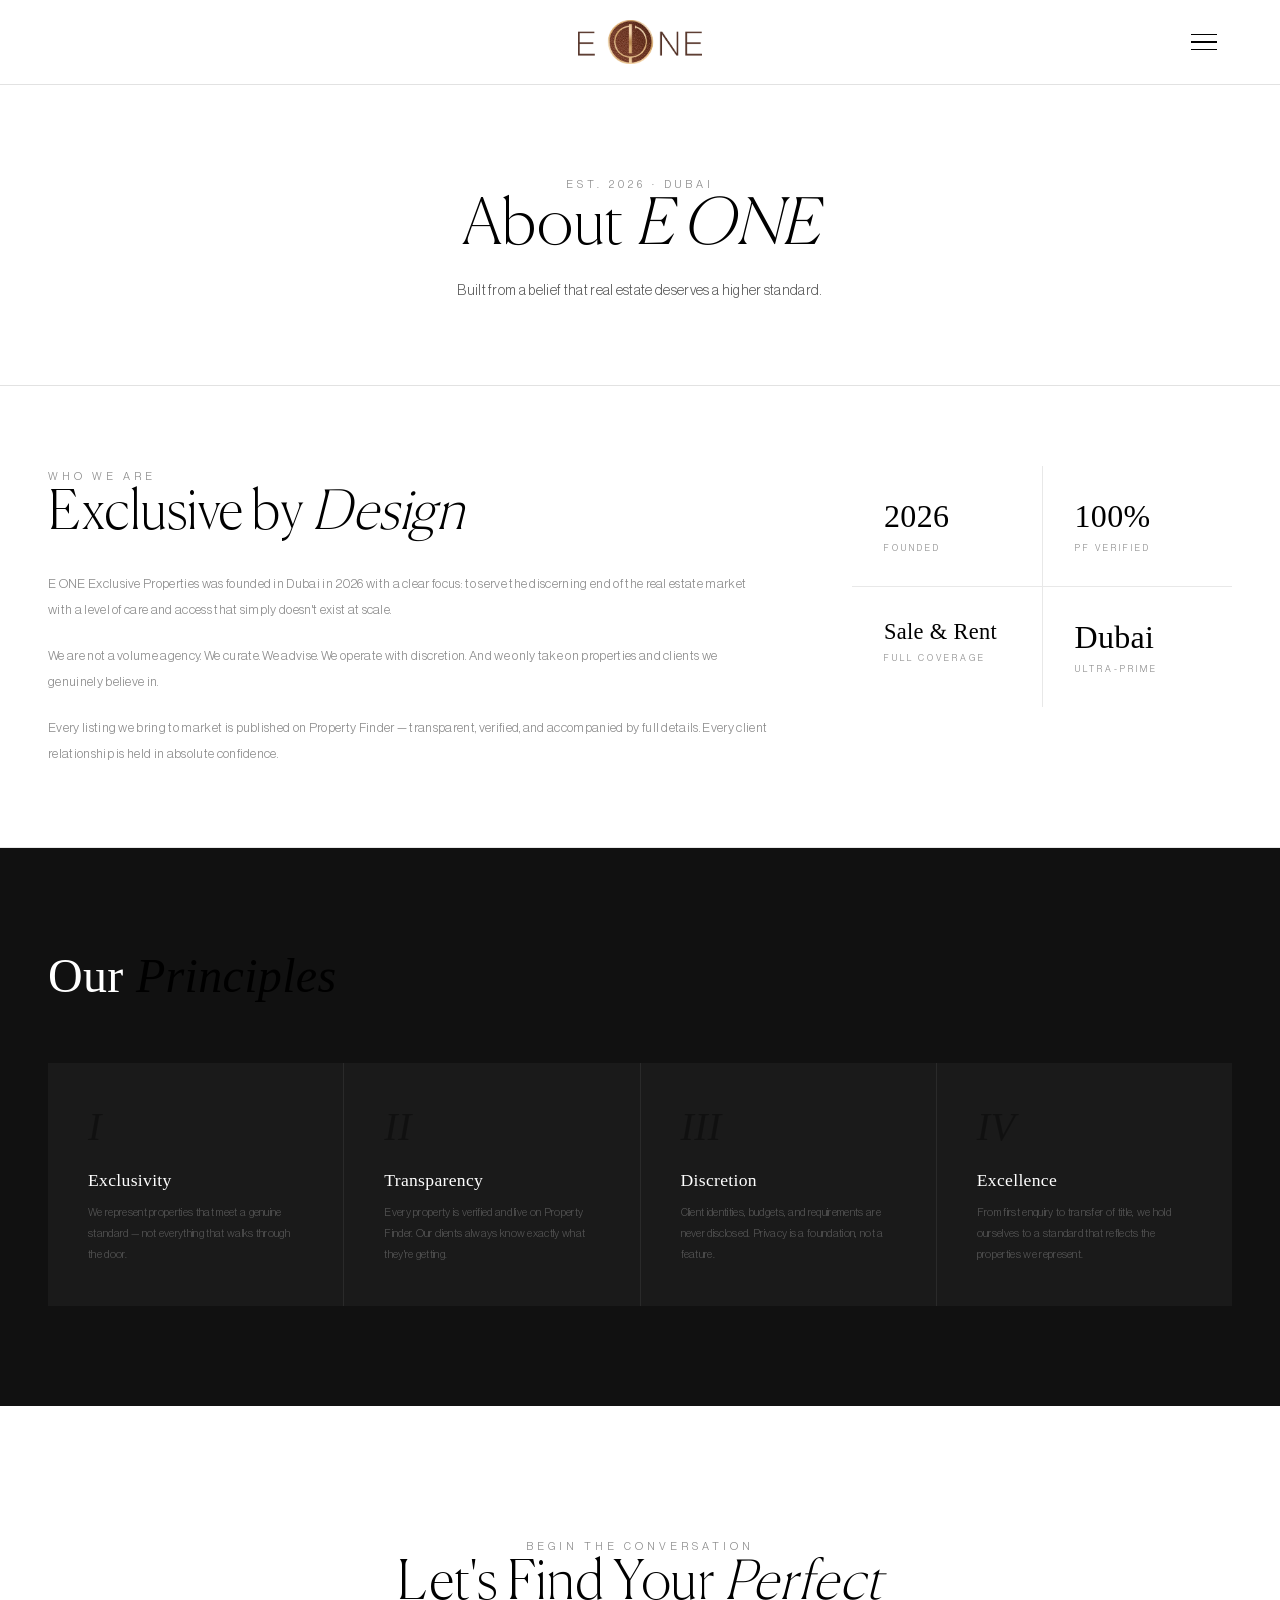
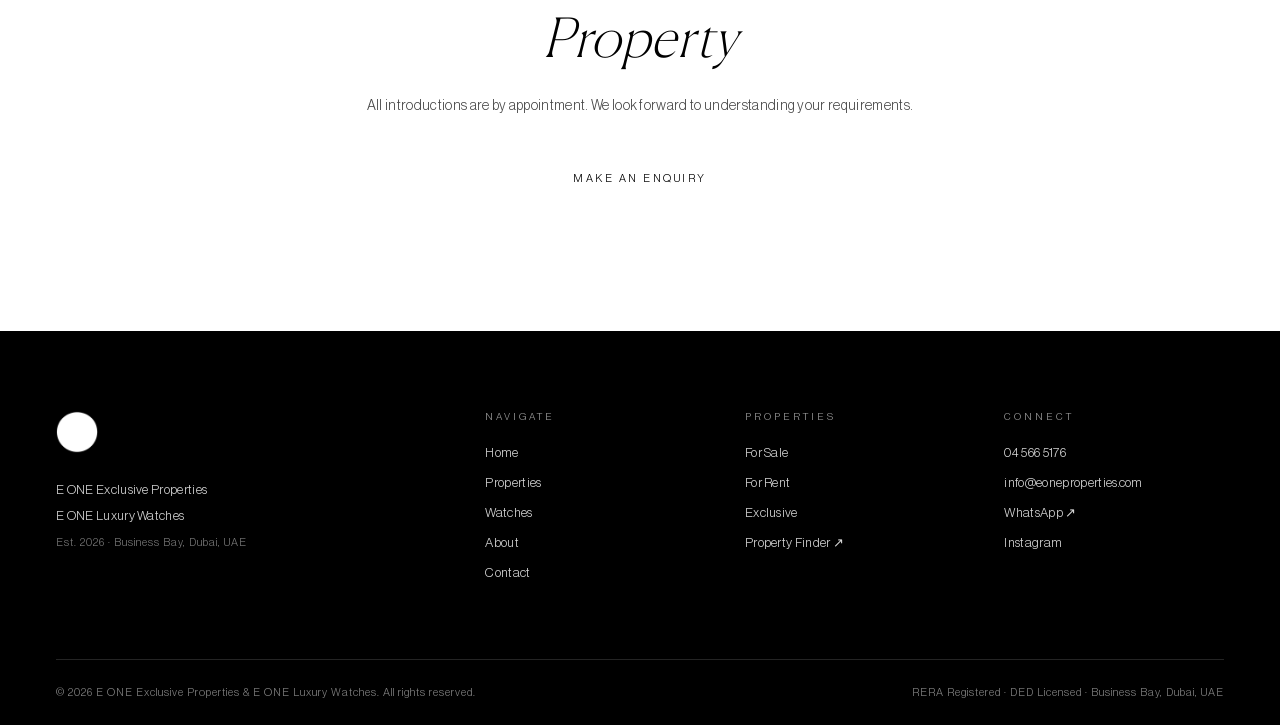
==== commit 158a27ff: "Add files via upload" ====
--- a/about.html
+++ b/about.html
@@ -5,7 +5,7 @@
 <meta name="viewport" content="width=device-width, initial-scale=1.0">
 <link rel="icon" type="image/png" href="eonelogo.png">
 <link rel="apple-touch-icon" href="eonelogo.png">
-<title>About — Eone · Dubai</title>
+<title>About — E ONE · Dubai</title>
 <link rel="stylesheet" href="fonts/fonts.css">
 <link rel="stylesheet" href="eone.css">
 <style>
@@ -49,7 +49,7 @@
 <body>
 <nav class="nav" id="nav">
   <div class="nav-top">
-    <a href="index.html" class="nav-logo"><img src="eonelogo-wordmark.png" alt="EONE" class="logo-mark"></a>
+    <a href="index.html" class="nav-logo"><img src="eonelogo-wordmark.png" alt="E ONE" class="logo-mark"></a>
     <div class="nav-menu" id="navMenu">
       <ul class="nav-links">
         <li><a href="properties.html" class="nhl">Properties</a></li>
@@ -70,7 +70,7 @@
 <section class="page-hero">
   <div class="page-hero-inner">
     <span class="eyebrow">Est. 2026 · Dubai</span>
-    <h1 class="page-h1">About <em>Eone</em></h1>
+    <h1 class="page-h1">About <em>E ONE</em></h1>
     <p>Built from a belief that real estate deserves a higher standard.</p>
   </div>
 </section>
@@ -80,7 +80,7 @@
     <div>
       <span class="eyebrow">Who We Are</span>
       <h2 class="sh" style="margin-bottom:28px;">Exclusive by <em>Design</em></h2>
-      <p style="font-size:13px;line-height:2;color:#888;margin-bottom:20px;">Eone Exclusive Properties was founded in Dubai in 2026 with a clear focus: to serve the discerning end of the real estate market with a level of care and access that simply doesn't exist at scale.</p>
+      <p style="font-size:13px;line-height:2;color:#888;margin-bottom:20px;">E ONE Exclusive Properties was founded in Dubai in 2026 with a clear focus: to serve the discerning end of the real estate market with a level of care and access that simply doesn't exist at scale.</p>
       <p style="font-size:13px;line-height:2;color:#888;margin-bottom:20px;">We are not a volume agency. We curate. We advise. We operate with discretion. And we only take on properties and clients we genuinely believe in.</p>
       <p style="font-size:13px;line-height:2;color:#888;">Every listing we bring to market is published on Property Finder — transparent, verified, and accompanied by full details. Every client relationship is held in absolute confidence.</p>
     </div>
@@ -117,8 +117,8 @@
 <footer class="footer">
   <div class="footer-inner">
     <div class="footer-brand">
-      <img src="eonelogo.png" alt="Eone" class="footer-logo">
-      <p>Eone Exclusive Properties<br>Eone Luxury Watches<br><span>Est. 2026 · Business Bay, Dubai, UAE</span></p>
+      <img src="eonelogo.png" alt="E ONE" class="footer-logo">
+      <p>E ONE Exclusive Properties<br>E ONE Luxury Watches<br><span>Est. 2026 · Business Bay, Dubai, UAE</span></p>
     </div>
     <div class="footer-cols">
       <div class="fc"><h4>Navigate</h4><a href="index.html">Home</a><a href="services.html">Properties</a><a href="watches.html">Watches</a><a href="about.html">About</a><a href="contact.html">Contact</a></div>
@@ -127,7 +127,7 @@
     </div>
   </div>
   <div class="footer-bottom">
-    <span>© 2026 Eone Exclusive Properties & Eone Luxury Watches. All rights reserved.</span>
+    <span>© 2026 E ONE Exclusive Properties & E ONE Luxury Watches. All rights reserved.</span>
     <span>RERA Registered · DED Licensed · Business Bay, Dubai, UAE</span>
   </div>
 </footer>
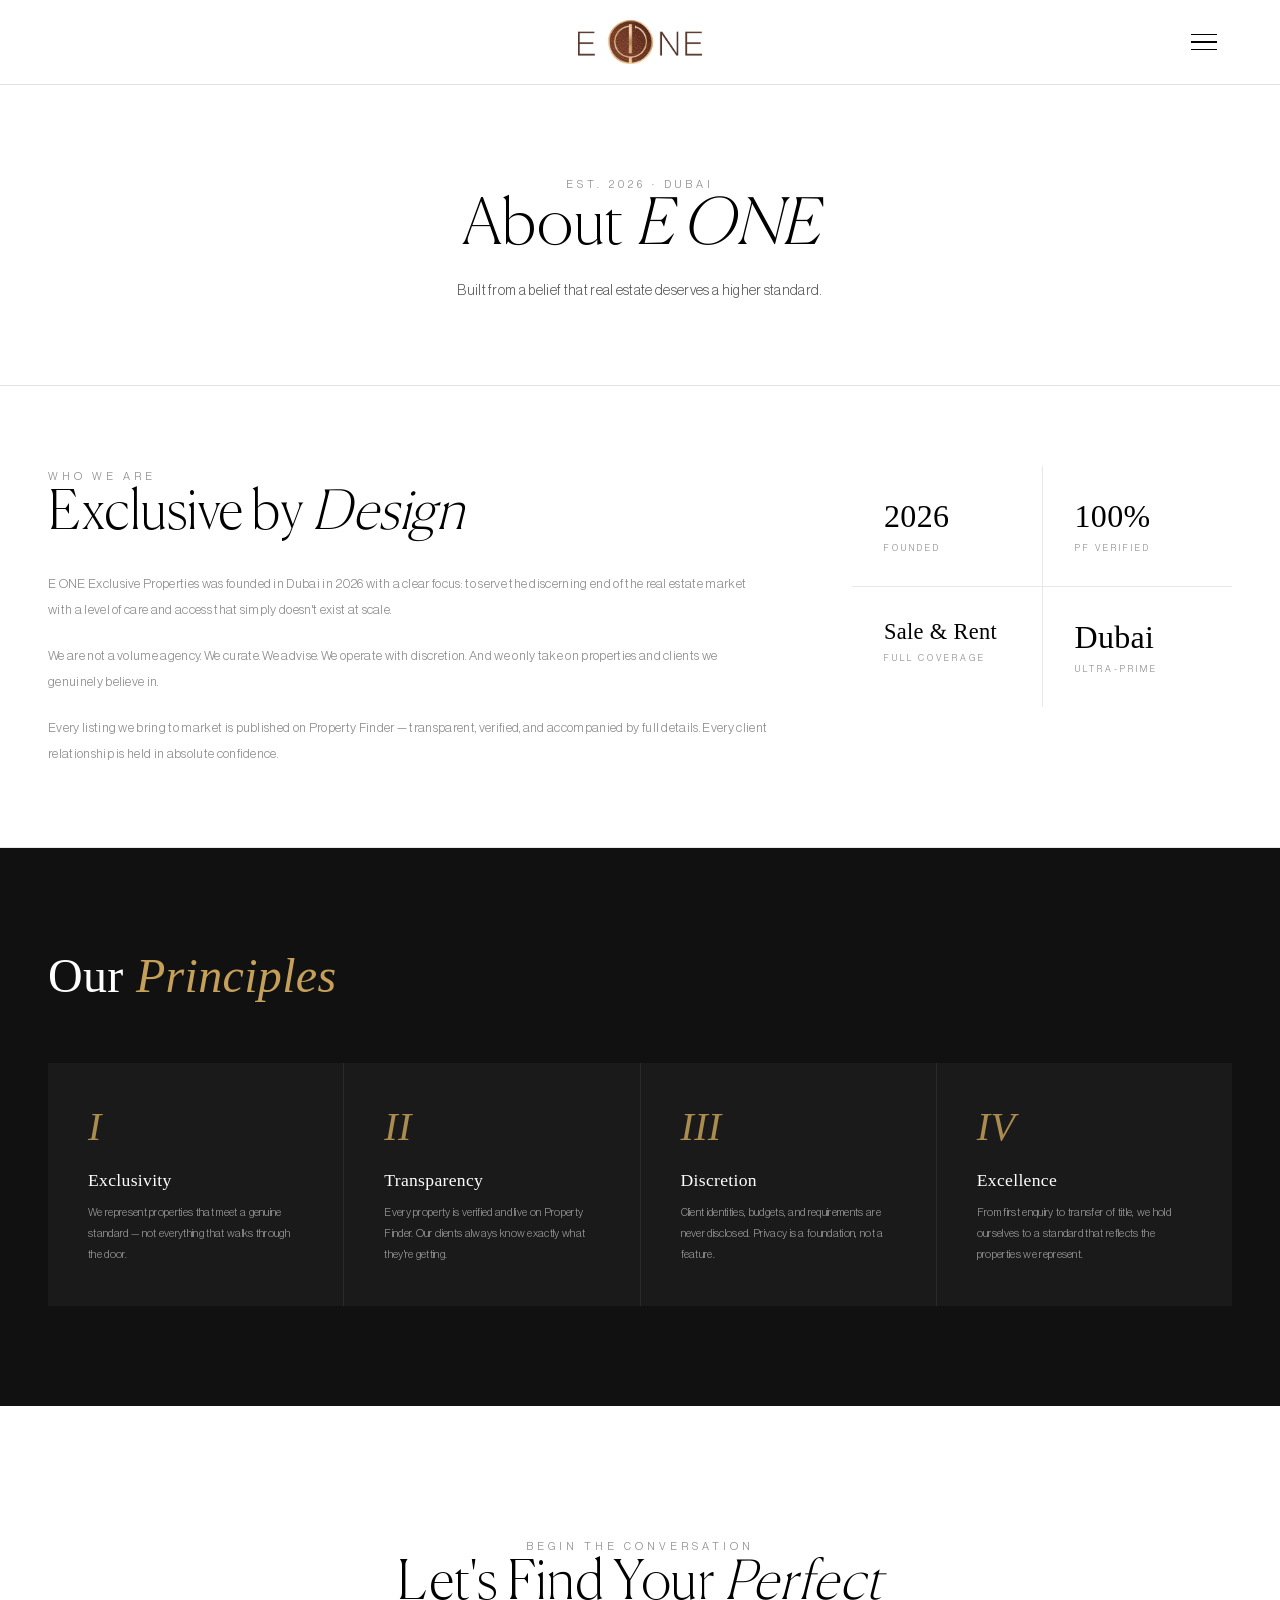
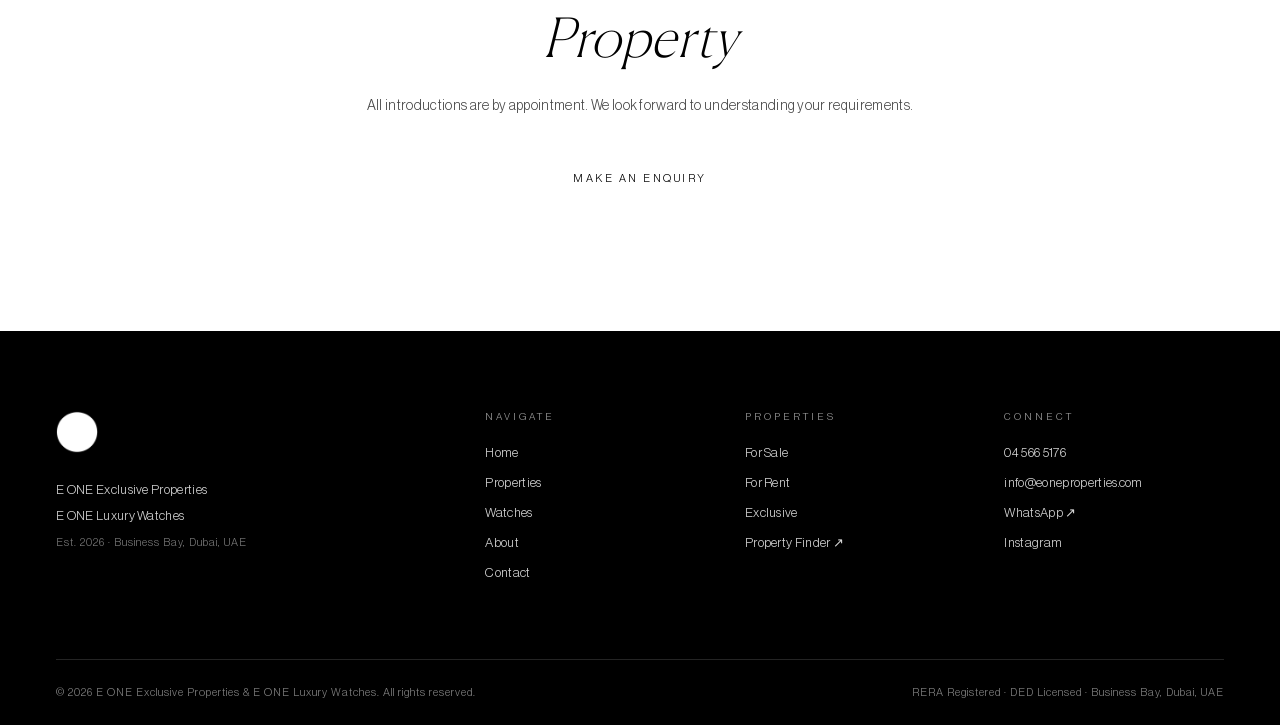
==== commit 4206136c: "Add files via upload" ====
--- a/about.html
+++ b/about.html
@@ -20,12 +20,12 @@
 .ab-principles-section { padding: 100px 0; background: #111; }
 .ab-principles-inner { max-width: 1320px; margin: 0 auto; padding: 0 48px; }
 .ab-principles-title { font-family: 'Playfair Display', serif; font-size: clamp(2rem,4vw,3rem); font-weight: 400; color: #fff; margin-bottom: 60px; }
-.ab-principles-title em { font-style: italic; color: #000; }
+.ab-principles-title em { font-style: italic; color: #C5A059; }
 .ab-principles-grid { display: grid; grid-template-columns: repeat(4,1fr); gap: 1px; background: #2a2a2a; }
 .ab-principle { background: #1a1a1a; padding: 40px; }
-.ab-principle-num { font-family: 'Playfair Display', serif; font-size: 2.5rem; color: #000; opacity: .35; margin-bottom: 20px; font-style: italic; }
+.ab-principle-num { font-family: 'Playfair Display', serif; font-size: 2.5rem; color: #C5A059; opacity: .85; margin-bottom: 20px; font-style: italic; }
 .ab-principle h3 { font-family: 'Playfair Display', serif; font-size: 1.1rem; color: #fff; font-weight: 400; margin-bottom: 12px; }
-.ab-principle p { font-size: 11px; line-height: 1.9; color: #555; }
+.ab-principle p { font-size: 11px; line-height: 1.9; color: #9a9a9a; }
 
 @media(max-width:900px) {
   .ab-intro-grid { grid-template-columns: 1fr; gap: 48px; }
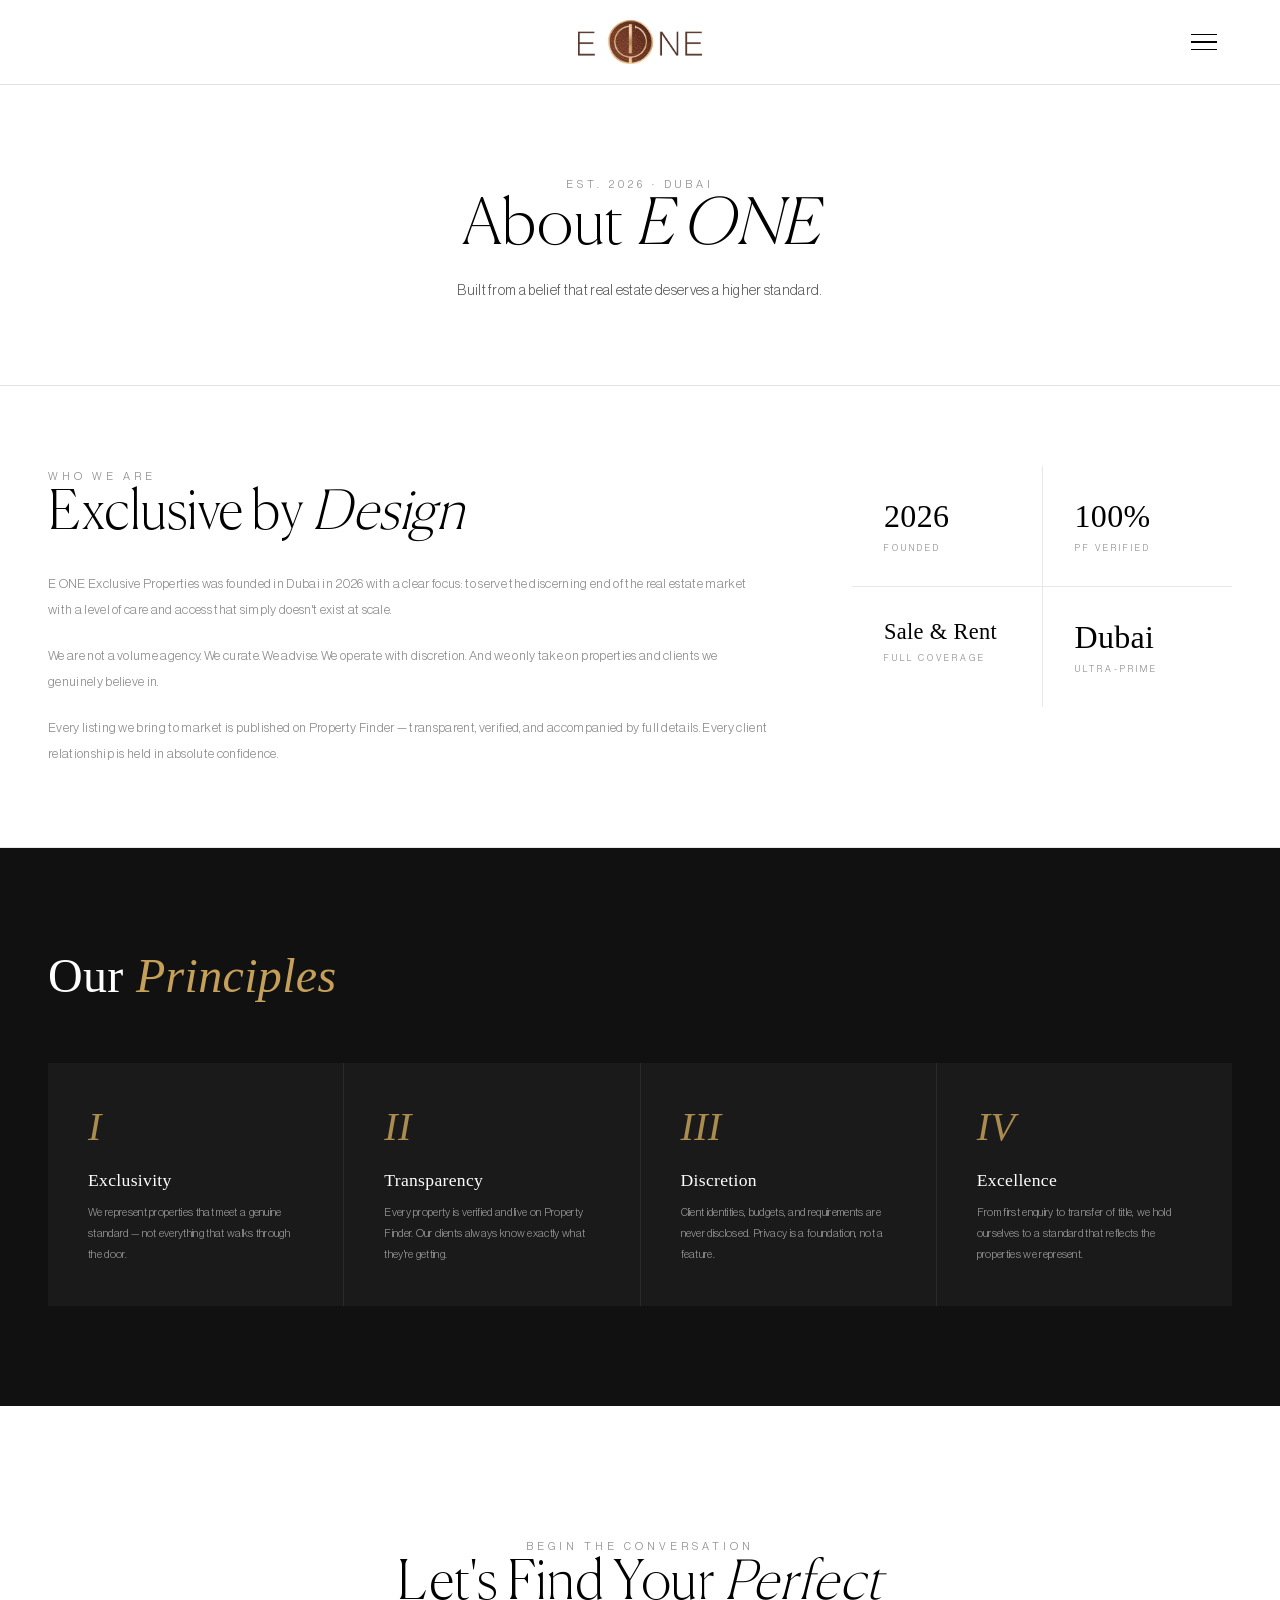
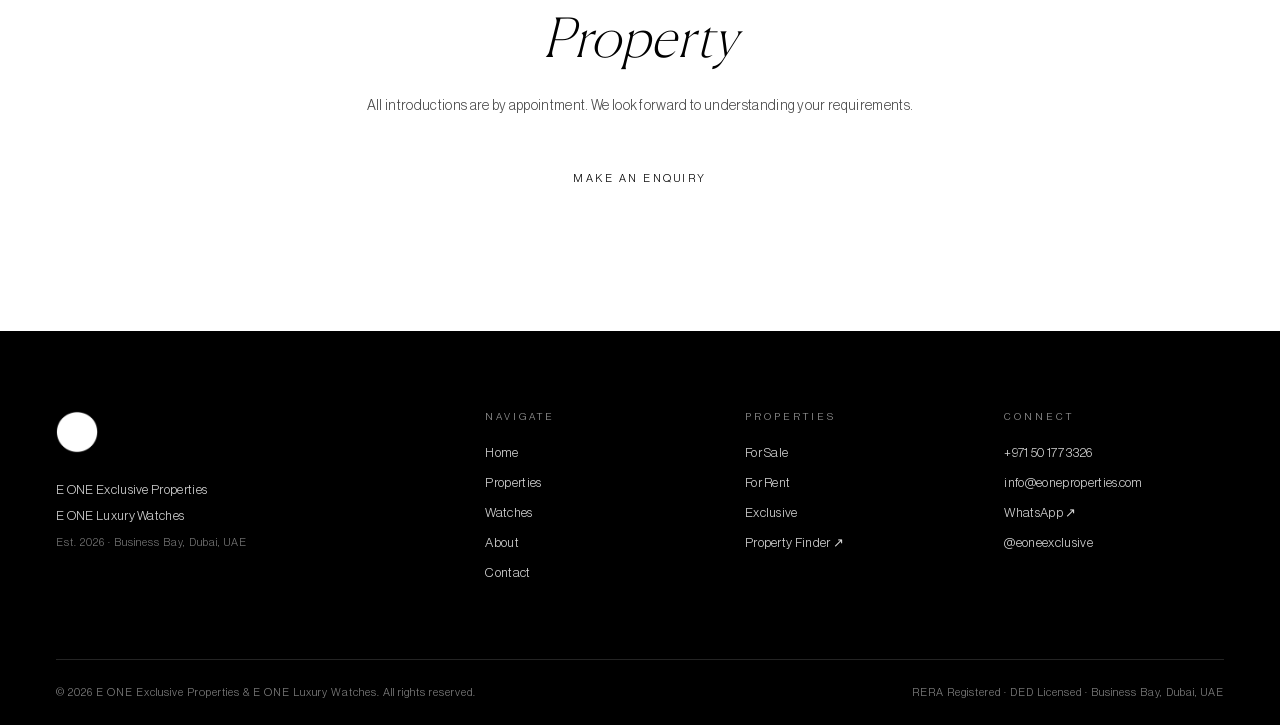
==== commit 49793113: "Add files via upload" ====
--- a/about.html
+++ b/about.html
@@ -123,7 +123,7 @@
     <div class="footer-cols">
       <div class="fc"><h4>Navigate</h4><a href="index.html">Home</a><a href="services.html">Properties</a><a href="watches.html">Watches</a><a href="about.html">About</a><a href="contact.html">Contact</a></div>
       <div class="fc"><h4>Properties</h4><a href="services.html">For Sale</a><a href="services.html">For Rent</a><a href="services.html">Exclusive</a><a href="https://www.propertyfinder.ae/en/broker/eone-prime-properties-l-l-c-s-o-c-v2-179995" target="_blank">Property Finder ↗</a></div>
-      <div class="fc"><h4>Connect</h4><a href="tel:+971501773326">04 566 5176</a><a href="mailto:info@eoneproperties.com">info@eoneproperties.com</a><a href="https://wa.me/971501773326" target="_blank">WhatsApp ↗</a><a href="#">Instagram</a></div>
+      <div class="fc"><h4>Connect</h4><a href="tel:+971501773326">+971 50 177 3326</a><a href="mailto:info@eoneproperties.com">info@eoneproperties.com</a><a href="https://wa.me/971501773326?text=Hello%20E%20ONE%2C%20I%20would%20like%20to%20make%20an%20enquiry." target="_blank" rel="noopener">WhatsApp ↗</a><a href="https://www.instagram.com/eoneexclusive/" target="_blank" rel="noopener">@eoneexclusive</a></div>
     </div>
   </div>
   <div class="footer-bottom">
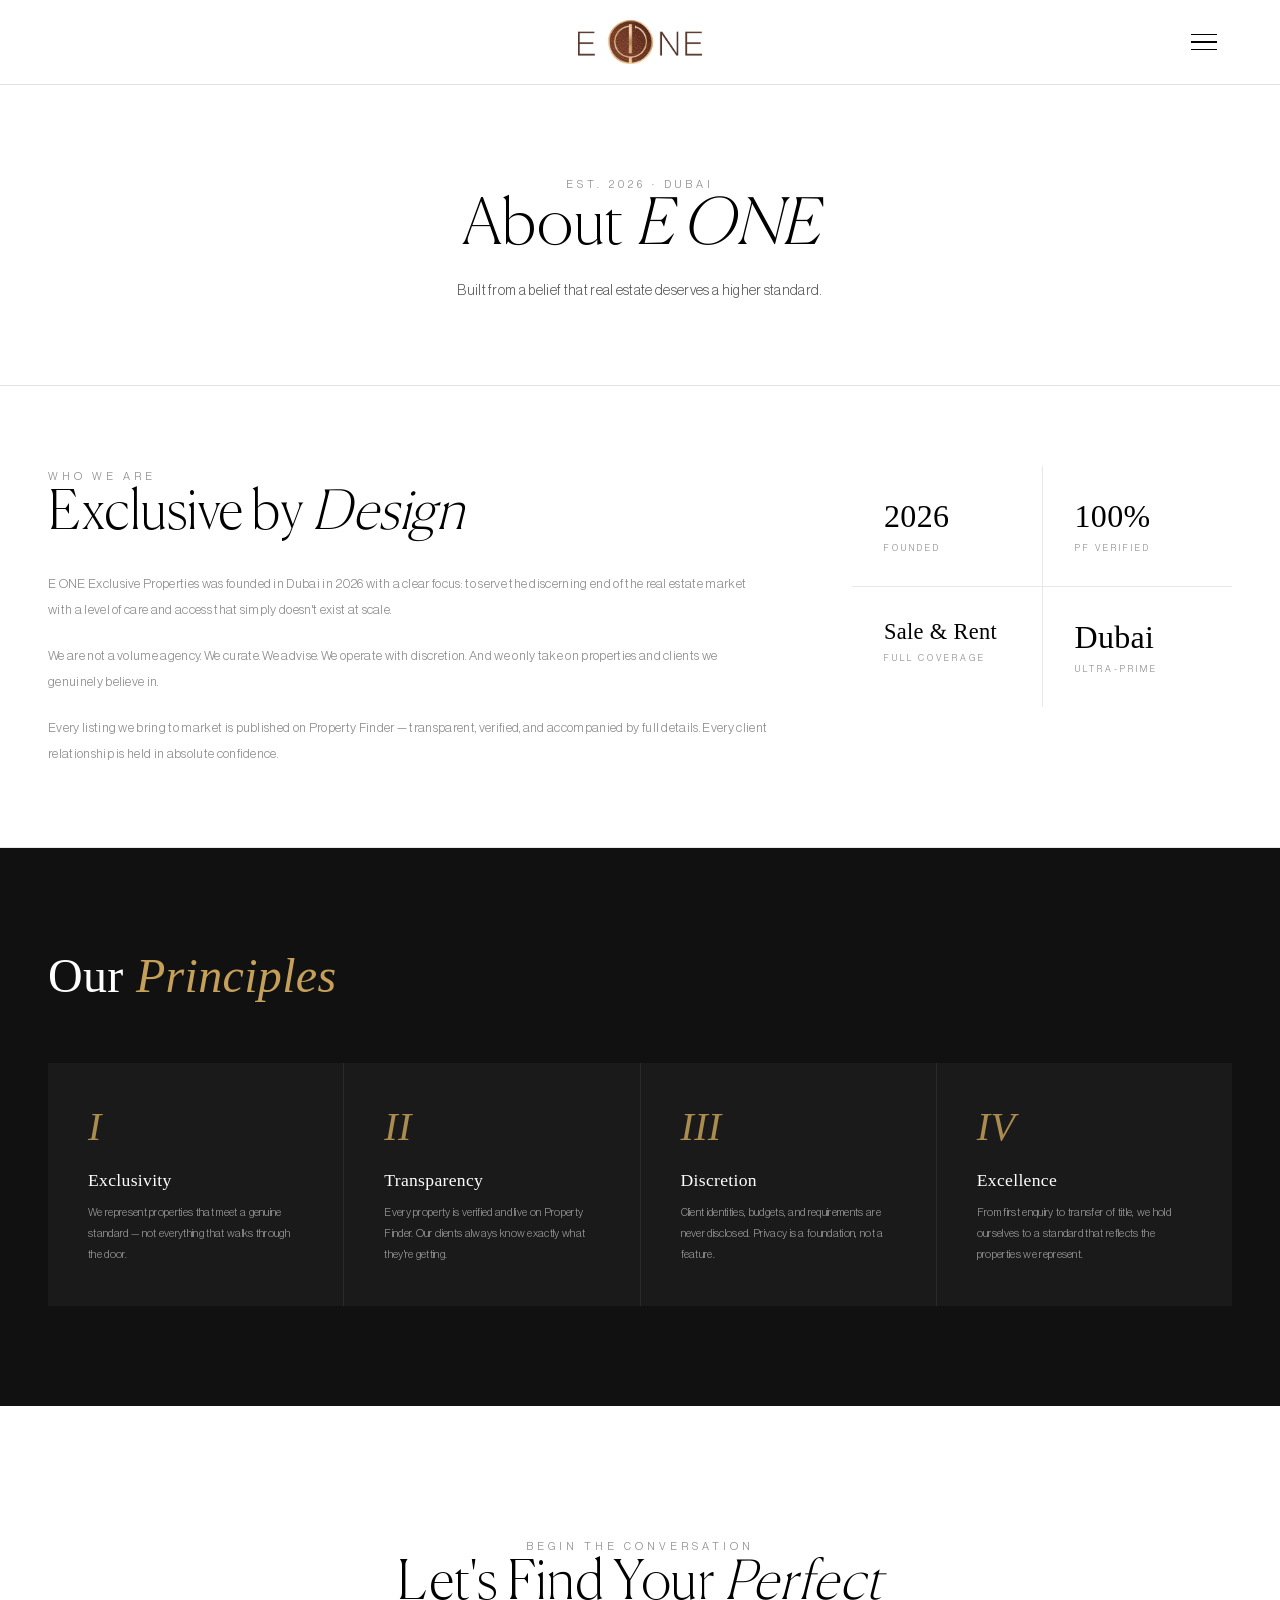
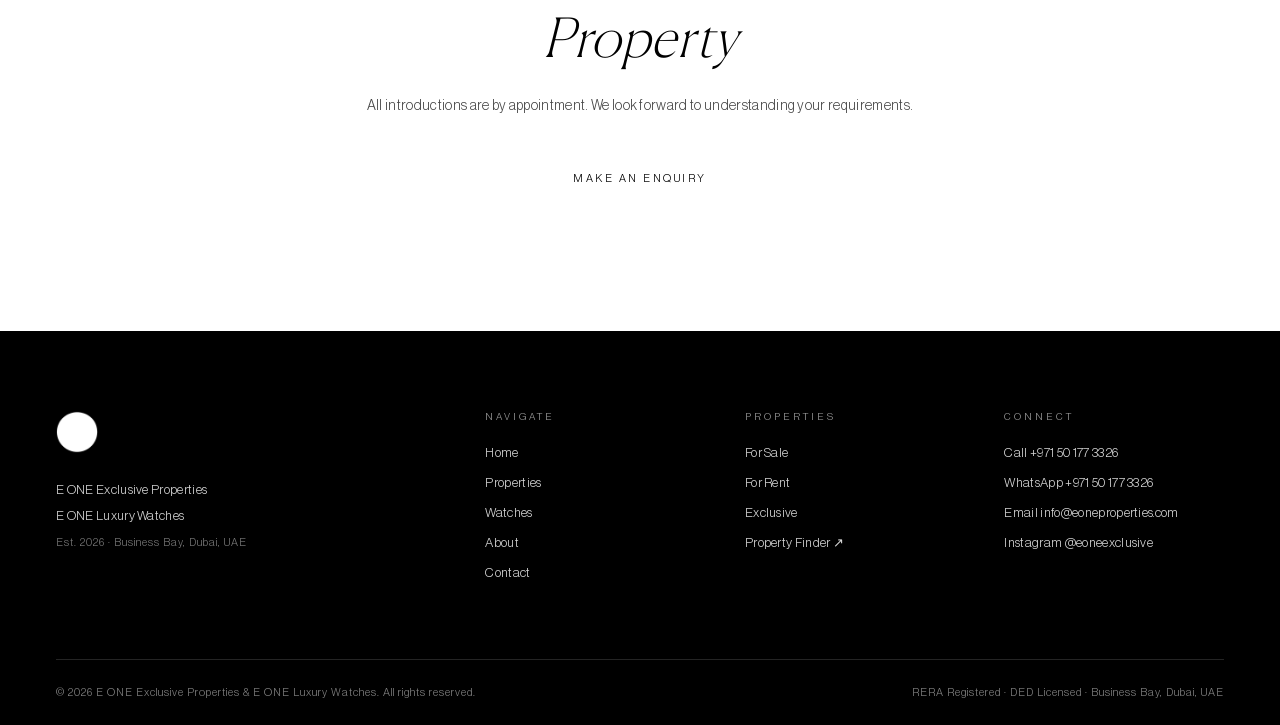
==== commit 967d7a0a: "Add files via upload" ====
--- a/about.html
+++ b/about.html
@@ -123,7 +123,7 @@
     <div class="footer-cols">
       <div class="fc"><h4>Navigate</h4><a href="index.html">Home</a><a href="services.html">Properties</a><a href="watches.html">Watches</a><a href="about.html">About</a><a href="contact.html">Contact</a></div>
       <div class="fc"><h4>Properties</h4><a href="services.html">For Sale</a><a href="services.html">For Rent</a><a href="services.html">Exclusive</a><a href="https://www.propertyfinder.ae/en/broker/eone-prime-properties-l-l-c-s-o-c-v2-179995" target="_blank">Property Finder ↗</a></div>
-      <div class="fc"><h4>Connect</h4><a href="tel:+971501773326">+971 50 177 3326</a><a href="mailto:info@eoneproperties.com">info@eoneproperties.com</a><a href="https://wa.me/971501773326?text=Hello%20E%20ONE%2C%20I%20would%20like%20to%20make%20an%20enquiry." target="_blank" rel="noopener">WhatsApp ↗</a><a href="https://www.instagram.com/eoneexclusive/" target="_blank" rel="noopener">@eoneexclusive</a></div>
+      <div class="fc"><h4>Connect</h4><a href="tel:+971501773326">Call +971 50 177 3326</a><a href="https://wa.me/971501773326?text=Hello%20E%20ONE%2C%20I%20would%20like%20to%20make%20an%20enquiry." target="_blank" rel="noopener">WhatsApp +971 50 177 3326</a><a href="mailto:info@eoneproperties.com">Email info@eoneproperties.com</a><a href="https://www.instagram.com/eoneexclusive/" target="_blank" rel="noopener">Instagram @eoneexclusive</a></div>
     </div>
   </div>
   <div class="footer-bottom">
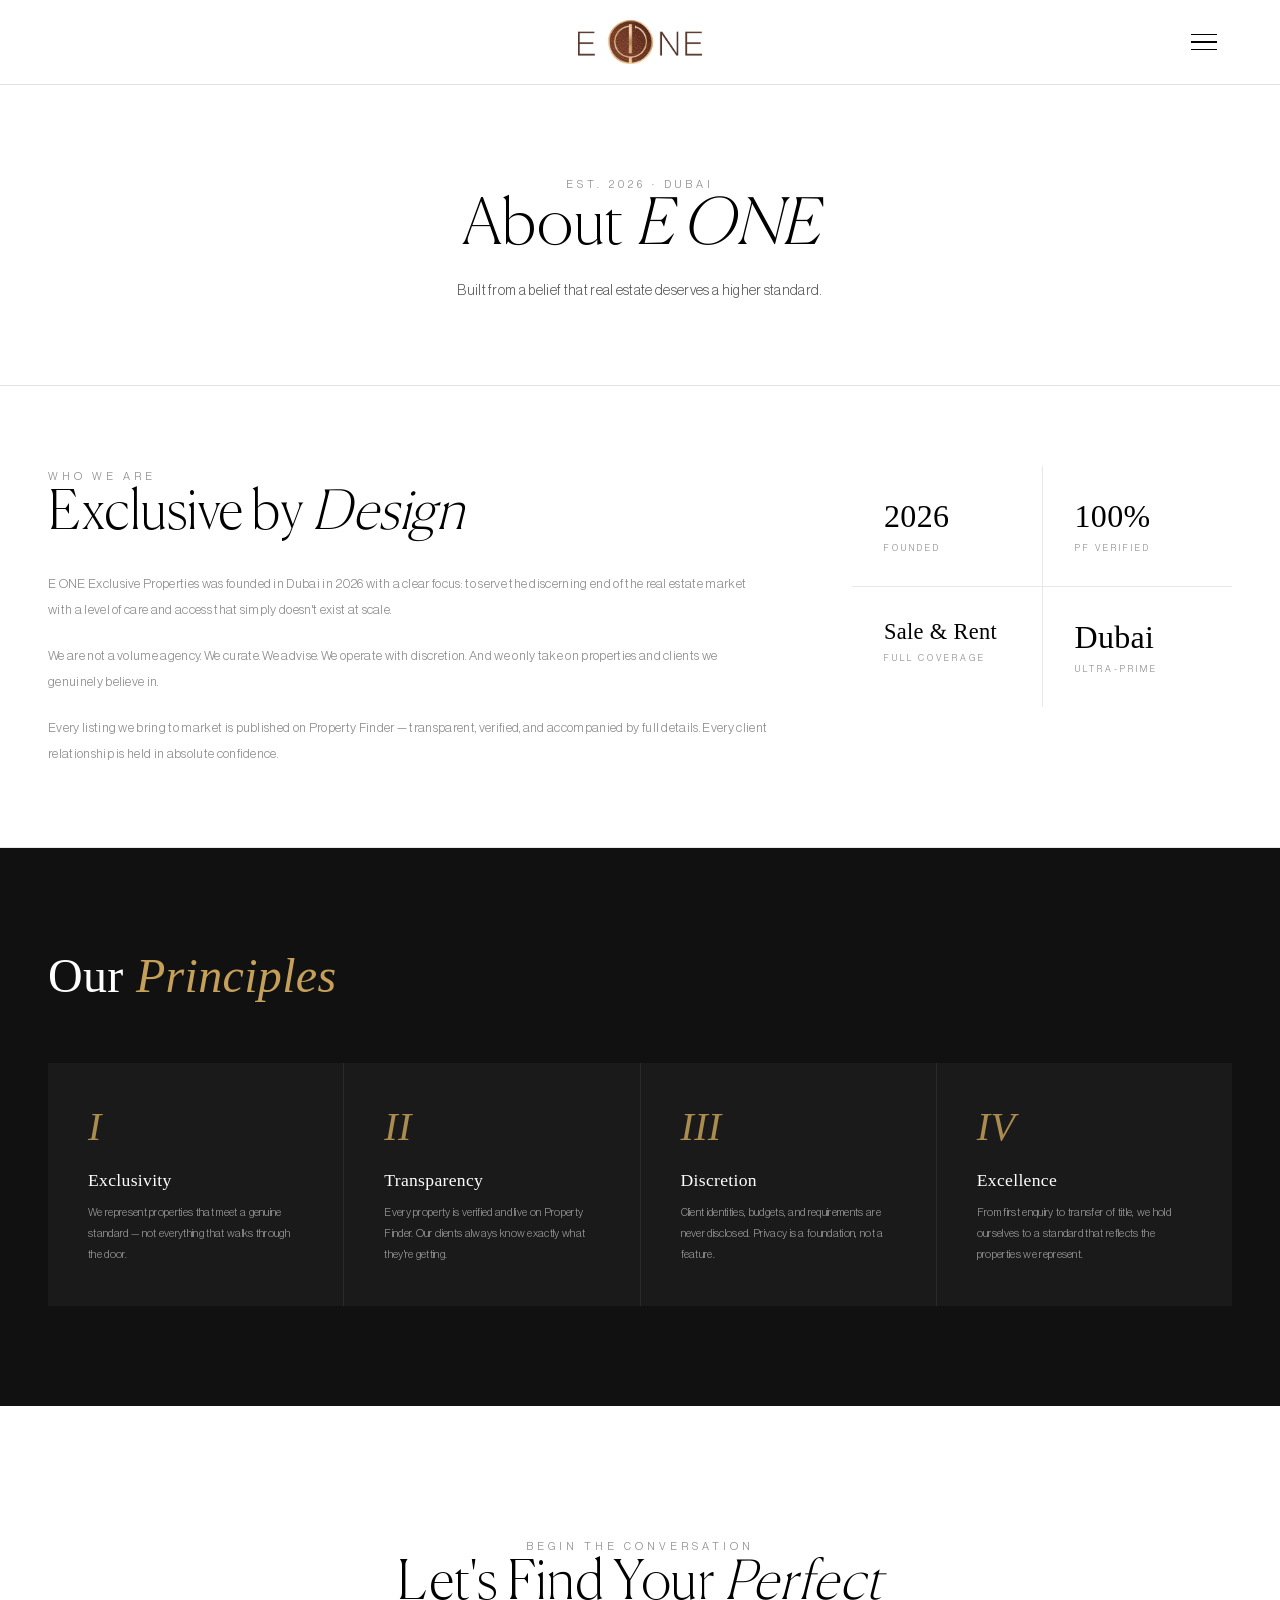
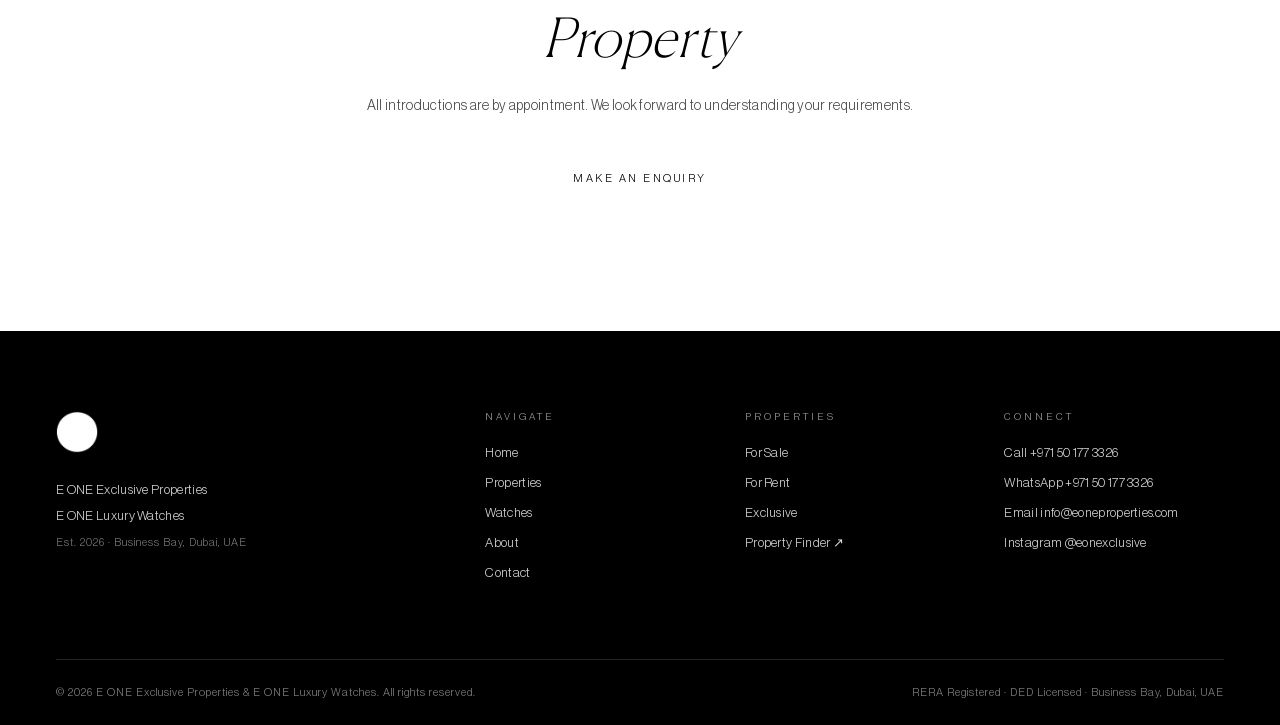
==== commit ae2d753a: "Add files via upload" ====
--- a/about.html
+++ b/about.html
@@ -123,7 +123,7 @@
     <div class="footer-cols">
       <div class="fc"><h4>Navigate</h4><a href="index.html">Home</a><a href="services.html">Properties</a><a href="watches.html">Watches</a><a href="about.html">About</a><a href="contact.html">Contact</a></div>
       <div class="fc"><h4>Properties</h4><a href="services.html">For Sale</a><a href="services.html">For Rent</a><a href="services.html">Exclusive</a><a href="https://www.propertyfinder.ae/en/broker/eone-prime-properties-l-l-c-s-o-c-v2-179995" target="_blank">Property Finder ↗</a></div>
-      <div class="fc"><h4>Connect</h4><a href="tel:+971501773326">Call +971 50 177 3326</a><a href="https://wa.me/971501773326?text=Hello%20E%20ONE%2C%20I%20would%20like%20to%20make%20an%20enquiry." target="_blank" rel="noopener">WhatsApp +971 50 177 3326</a><a href="mailto:info@eoneproperties.com">Email info@eoneproperties.com</a><a href="https://www.instagram.com/eoneexclusive/" target="_blank" rel="noopener">Instagram @eoneexclusive</a></div>
+      <div class="fc"><h4>Connect</h4><a href="tel:+971501773326">Call +971 50 177 3326</a><a href="https://wa.me/971501773326?text=Hello%20E%20ONE%2C%20I%20would%20like%20to%20make%20an%20enquiry." target="_blank" rel="noopener">WhatsApp +971 50 177 3326</a><a href="mailto:info@eoneproperties.com">Email info@eoneproperties.com</a><a href="https://www.instagram.com/eonexclusive/" target="_blank" rel="noopener">Instagram @eonexclusive</a></div>
     </div>
   </div>
   <div class="footer-bottom">
